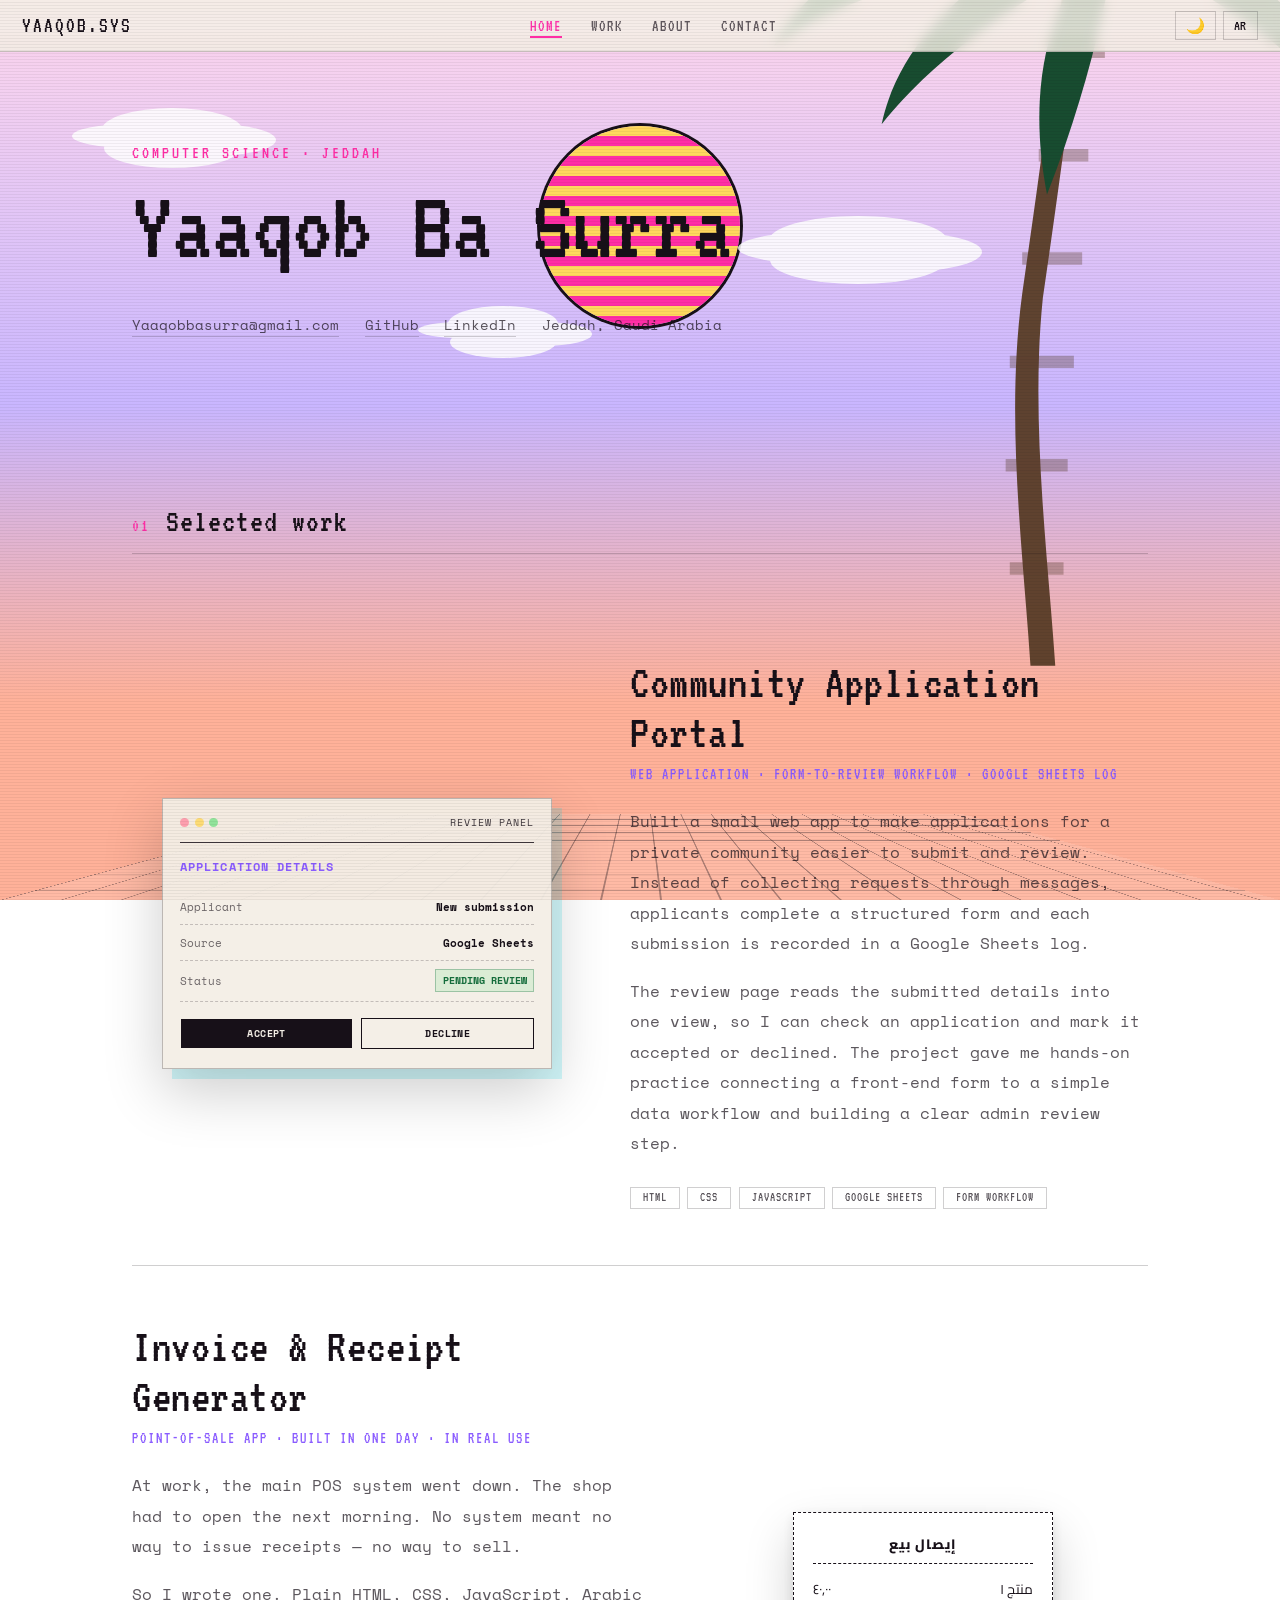
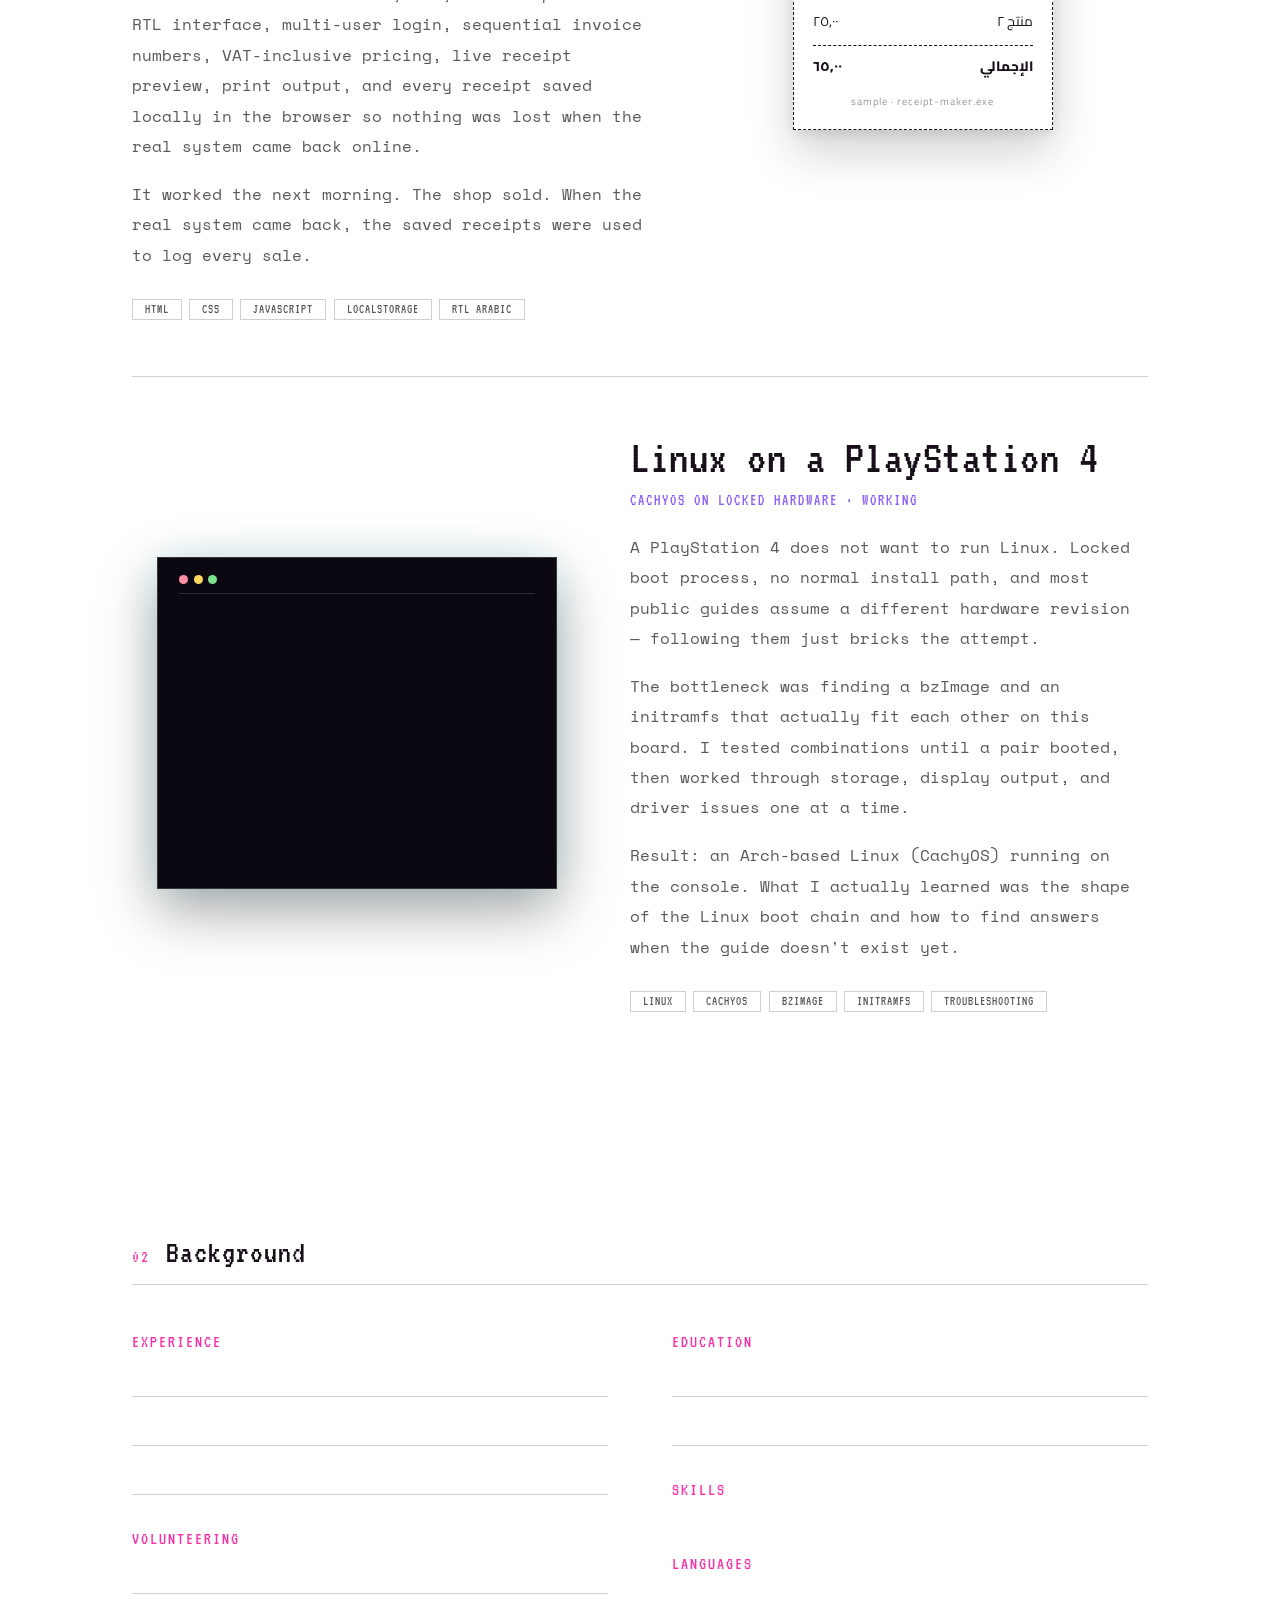
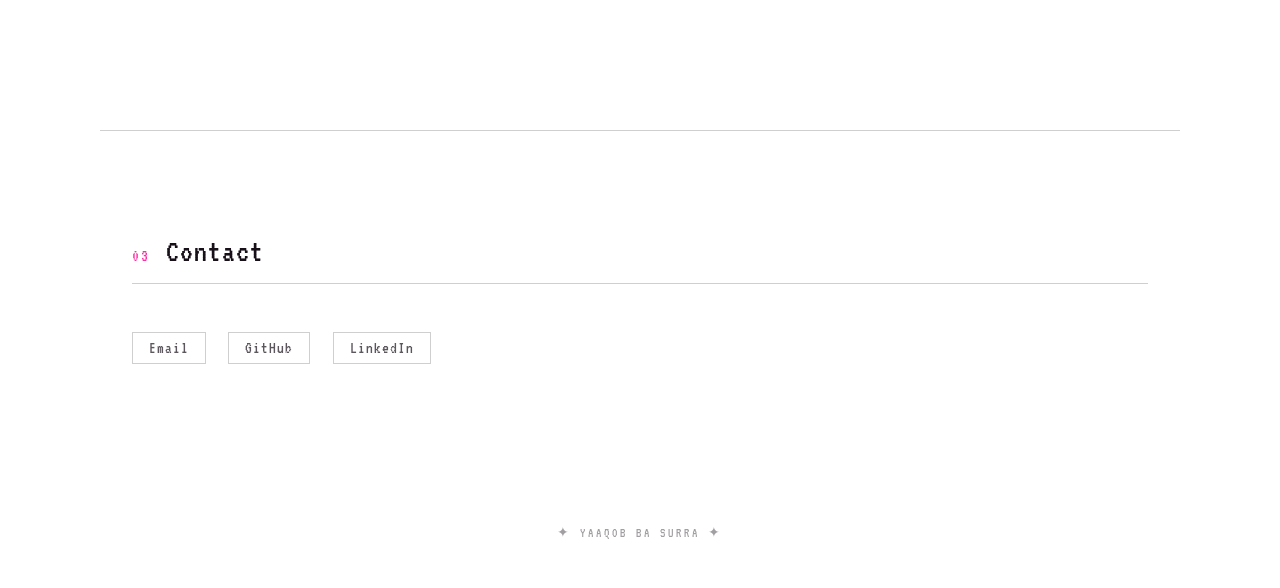
==== index.html @ f830af79 "Update index.html" ====
<!DOCTYPE html>
<html lang="en" id="htmlRoot">
<head>
<meta charset="UTF-8" />
<meta name="viewport" content="width=device-width, initial-scale=1.0" />
<title>Yaaqob Ba Surra</title>
<link rel="preconnect" href="https://fonts.googleapis.com">
<link href="https://fonts.googleapis.com/css2?family=VT323&family=Space+Mono:wght@400;700&family=Cairo:wght@400;600;800&display=swap" rel="stylesheet">
<style>
  :root{
    --sky-a-day:#ffd7ec; --sky-b-day:#c9b6ff; --sky-c-day:#ffb199;
    --sky-a-night:#040012; --sky-b-night:#2a0a4e; --sky-c-night:#7a2d64;
    --pink:#ff2ea6; --cyan:#00d8e6; --purple:#8a5cff; --yellow:#ffd85e;
    --ink:#171018; --paper:#f4efe6;
    --grid-line: rgba(23,16,24,0.35);
    --text: var(--ink);
    --text-soft: rgba(23,16,24,.7);
    --text-faint: rgba(23,16,24,.4);
    --rule: rgba(23,16,24,.2);
  }
  body.night{
    --text:#f4efe6;
    --text-soft: rgba(244,239,230,.75);
    --text-faint: rgba(244,239,230,.45);
    --rule: rgba(244,239,230,.22);
  }
  *{margin:0;padding:0;box-sizing:border-box;}
  html{scroll-behavior:smooth;}
  body{
    font-family:'Space Mono', monospace;
    color:var(--text);
    min-height:100vh;
    overflow-x:hidden;
    transition: color .5s ease;
  }
  html.lang-ar body{font-family:'Cairo', sans-serif;}

  /* ============ BACKDROP ============ */
  .sky{
    position:fixed; inset:0; z-index:-3; overflow:hidden;
    background:linear-gradient(180deg, var(--sky-a-day) 0%, var(--sky-b-day) 45%, var(--sky-c-day) 78%, var(--sky-c-day) 100%);
    transition:background 1s ease;
  }
  body.night .sky{
    background:linear-gradient(180deg, var(--sky-a-night) 0%, var(--sky-b-night) 55%, var(--sky-c-night) 100%);
  }
  .stars{position:absolute; inset:0; opacity:0; transition:opacity 1s ease;}
  body.night .stars{opacity:1;}
  .star{position:absolute; width:2px; height:2px; background:#fff; border-radius:50%; animation:twinkle 3s ease-in-out infinite;}
  @keyframes twinkle{0%,100%{opacity:.2;}50%{opacity:1;}}

  .sun{
    position:absolute; top:14%; left:50%; transform:translateX(-50%);
    width:200px; height:200px; border-radius:50%;
    background:repeating-linear-gradient(0deg, var(--pink) 0 10px, var(--yellow) 10px 20px);
    box-shadow:0 0 0 3px var(--ink);
    transition:background 1s ease, box-shadow 1s ease;
    animation:bob 9s ease-in-out infinite;
  }
  body.night .sun{
    background:radial-gradient(circle at 35% 35%, #f4f0ff 0%, #cfc7ea 55%, #9b93c2 100%);
    box-shadow:0 0 60px rgba(200,190,255,.7), 0 0 0 3px var(--ink);
  }
  @keyframes bob{ 0%,100%{transform:translateX(-50%) translateY(0);} 50%{transform:translateX(-50%) translateY(16px);} }

  .cloud{position:absolute; border-radius:50%; opacity:.85;
    background:#fff;
    box-shadow: 40px 10px 0 -6px #fff, -40px 6px 0 -10px #fff, 0 18px 0 -2px #fff;
    animation:drift linear infinite;
    transition:opacity 1s ease;
  }
  body.night .cloud{opacity:.12;}
  @keyframes drift{ from{transform:translateX(-10vw);} to{transform:translateX(110vw);} }

  .floor{
    position:absolute; left:0; right:0; bottom:0; height:38%;
    background-image:
      linear-gradient(var(--grid-line) 2px, transparent 2px),
      linear-gradient(90deg, var(--grid-line) 2px, transparent 2px);
    background-size:60px 40px;
    background-color: rgba(255,255,255,0.12);
    transform:perspective(300px) rotateX(60deg);
    transform-origin:bottom;
    animation:floorMove 6s linear infinite;
  }
  @keyframes floorMove{ from{background-position:0 0, 0 0;} to{background-position:0 40px, 60px 0;} }

  .hero-palm{
    position:fixed; right:-6vw; bottom:26vh;
    width:min(52vw, 620px);
    pointer-events:none;
    z-index:-1;
    transition:opacity 1s ease, filter 1s ease;
    opacity:.96;
  }
  body.night .hero-palm{ opacity:.72; filter:brightness(.45); }
  .hero-palm svg{ display:block; overflow:visible; }
  .hero-palm .trunk{ transform-origin:52% 100%; animation:swayTrunk 11s ease-in-out infinite; }
  .hero-palm .crown{ transform-origin:52% 100%; animation:swayCrown 11s ease-in-out infinite; }
  @keyframes swayTrunk{
    0%  { transform:rotate(-.7deg); }
    28% { transform:rotate(.4deg); }
    55% { transform:rotate(1.1deg); }
    72% { transform:rotate(.2deg); }
    100%{ transform:rotate(-.7deg); }
  }
  @keyframes swayCrown{
    0%  { transform:rotate(-2.4deg); }
    22% { transform:rotate(-.8deg); }
    41% { transform:rotate(2.1deg); }
    58% { transform:rotate(.4deg); }
    79% { transform:rotate(1.6deg); }
    100%{ transform:rotate(-2.4deg); }
  }
  .hero-palm .trunk-fill{ fill:#5a3e28; }
  .hero-palm .frond-a{ fill:#1f6b3f; }
  .hero-palm .frond-b{ fill:#175a34; }
  .hero-palm .frond-c{ fill:#0f4728; }
  body.night .hero-palm .trunk-fill{ fill:#0a0610; }
  body.night .hero-palm .frond-a{ fill:#0a1414; }
  body.night .hero-palm .frond-b{ fill:#081010; }
  body.night .hero-palm .frond-c{ fill:#060c0c; }

  @media (max-width:820px){
    .hero-palm{ width:70vw; right:-14vw; bottom:22vh; opacity:.8; }
  }

  /* ============ CRT ============ */
  .crt{
    position:fixed; inset:0; z-index:50; pointer-events:none;
    background:repeating-linear-gradient(0deg, rgba(0,0,0,0.05) 0px, rgba(0,0,0,0.05) 1px, transparent 1px, transparent 3px);
    mix-blend-mode:multiply;
  }
  .roll-band{
    position:fixed; left:0; right:0; height:70px; z-index:55;
    pointer-events:none;
    background:linear-gradient(180deg, transparent 0%, rgba(255,255,255,.07) 40%, rgba(0,0,0,.06) 60%, transparent 100%);
    mix-blend-mode:overlay;
    animation:rollSweep 9s linear infinite;
  }
  @keyframes rollSweep{ 0%{ top:-90px; } 100%{ top:110vh; } }

  .tv-burst{
    position:fixed; inset:0; z-index:70; pointer-events:none; opacity:0;
    background:
      repeating-linear-gradient(0deg, rgba(255,255,255,.35) 0 2px, transparent 2px 4px),
      repeating-linear-gradient(90deg, rgba(0,0,0,.35) 0 1px, transparent 1px 3px),
      rgba(255,255,255,.05);
    mix-blend-mode:overlay;
  }
  .tv-burst.go{ animation:tvBurst .22s steps(3,end); }
  @keyframes tvBurst{
    0%{ opacity:0; transform:translateY(-1px); }
    20%{ opacity:.85; transform:translateY(2px); }
    40%{ opacity:.15; transform:translateY(-2px); }
    60%{ opacity:.7; transform:translateY(1px); }
    100%{ opacity:0; transform:translateY(0); }
  }

  /* ============ NAV ============ */
  .nav{
    position:fixed; top:0; left:0; right:0; z-index:40;
    display:flex; align-items:center; justify-content:space-between; gap:1rem;
    background:rgba(244,239,230,.86);
    backdrop-filter: blur(6px);
    border-bottom:1px solid var(--rule);
    padding:.7rem 1.4rem;
    transition:background .5s ease, border-color .5s ease;
  }
  body.night .nav{ background:rgba(15,8,24,.82); }

  .brand{font-family:'VT323', monospace; font-size:1.35rem; letter-spacing:2px; color:var(--text);}
  html.lang-ar .brand{font-family:'Cairo',sans-serif; font-weight:800; font-size:1rem; letter-spacing:0;}

  .nav-links{display:flex; gap:.2rem; flex-wrap:wrap;}
  .nav-link{
    font-family:'VT323', monospace; font-size:1.02rem; letter-spacing:1px;
    background:transparent; border:0; color:var(--text-soft);
    padding:.3rem .8rem; cursor:pointer; text-transform:uppercase;
    position:relative;
    transition:color .2s ease;
  }
  html.lang-ar .nav-link{font-family:'Cairo',sans-serif; font-size:.82rem; font-weight:700;}
  .nav-link:hover{ color:var(--text); }
  .nav-link.active{ color:var(--pink); }
  .nav-link.active::after{
    content:""; position:absolute; left:.8rem; right:.8rem; bottom:.05rem;
    height:2px; background:var(--pink);
  }

  .nav-right{display:flex; gap:.4rem;}
  .nav-right button{
    font-family:'VT323', monospace; font-size:.95rem;
    border:1px solid var(--rule); background:transparent; color:var(--text);
    padding:.28rem .65rem; cursor:pointer;
    transition:background .15s ease, color .15s ease;
  }
  html.lang-ar .nav-right button{font-family:'Cairo',sans-serif; font-size:.75rem;}
  .nav-right button:hover{ background:var(--text); color:var(--paper); }

  /* ============ SECTIONS ============ */
  main{ position:relative; z-index:2; }
  section{
    padding: 6.5rem 2rem 4rem;
    max-width: 1080px;
    margin: 0 auto;
    scroll-margin-top: 4rem;
  }
  section:first-of-type{ padding-top: 9rem; }
  section:last-of-type{ padding-bottom: 8rem; }

  /* hero */
  #hero .kicker{
    font-family:'VT323', monospace; font-size:1.1rem; letter-spacing:3px;
    color:var(--pink); margin-bottom:1rem; text-transform:uppercase;
  }
  html.lang-ar #hero .kicker{font-family:'Cairo',sans-serif; font-weight:800; font-size:.85rem; letter-spacing:0;}

  #hero h1{
    font-family:'VT323', monospace;
    font-size: clamp(3rem, 8vw, 6.5rem);
    line-height:.95; letter-spacing:-1px;
    font-weight:400;
    margin-bottom:1.6rem;
    color:var(--text);
  }
  html.lang-ar #hero h1{font-family:'Cairo',sans-serif; font-weight:800; letter-spacing:0; font-size:clamp(2rem,5vw,3.4rem);}

  #hero .tagline{
    font-size: clamp(1rem, 1.5vw, 1.25rem);
    line-height:1.6;
    max-width: 48ch;
    color:var(--text-soft);
    margin-bottom:2.4rem;
  }

  #hero .contact-line{
    display:flex; gap:1.6rem; flex-wrap:wrap;
    font-size:.9rem; color:var(--text-soft);
  }
  #hero .contact-line a{
    color:inherit; text-decoration:none;
    border-bottom:1px solid var(--rule); padding-bottom:1px;
    transition:color .2s, border-color .2s;
  }
  #hero .contact-line a:hover{ color:var(--pink); border-color:var(--pink); }

  /* section headings */
  .section-head{
    display:flex; align-items:baseline; gap:1rem; margin-bottom:3rem;
    border-bottom:1px solid var(--rule);
    padding-bottom:1rem;
  }
  .section-head .num{
    font-family:'VT323', monospace; font-size:1.1rem; color:var(--pink);
    letter-spacing:2px;
  }
  .section-head h2{
    font-family:'VT323', monospace; font-size:2rem; font-weight:400;
    letter-spacing:1px; color:var(--text);
  }
  html.lang-ar .section-head h2{font-family:'Cairo',sans-serif; font-weight:800; font-size:1.4rem; letter-spacing:0;}

  /* ============ PROJECTS — the main event ============ */
  .project{
    display:grid;
    grid-template-columns: 1.15fr 1fr;
    gap: 3rem;
    padding: 3.5rem 0;
    border-bottom:1px solid var(--rule);
    align-items: center;
  }
  .project:last-child{ border-bottom:0; }
  .project:nth-child(even){ direction:rtl; }
  .project:nth-child(even) > *{ direction:ltr; }
  html.lang-ar .project:nth-child(even){ direction:ltr; }
  html.lang-ar .project:nth-child(even) > *{ direction:rtl; }

  .project .p-text h3{
    font-family:'VT323', monospace;
    font-size: clamp(1.9rem, 3.8vw, 3rem);
    line-height:1.05; font-weight:400;
    margin-bottom:.5rem; letter-spacing:.5px;
    color:var(--text);
  }
  html.lang-ar .project .p-text h3{font-family:'Cairo',sans-serif; font-weight:800; font-size:clamp(1.4rem,2.6vw,1.9rem); letter-spacing:0;}

  .project .p-meta{
    font-family:'VT323', monospace;
    font-size:1rem; letter-spacing:2px;
    color:var(--purple); margin-bottom:1.5rem; text-transform:uppercase;
  }
  html.lang-ar .project .p-meta{font-family:'Cairo',sans-serif; font-size:.8rem; letter-spacing:0; font-weight:700;}

  .project .p-text p{
    font-size:1rem; line-height:1.9;
    color:var(--text-soft); margin-bottom:1.1rem;
    max-width: 54ch;
  }
  .project .p-text p:last-of-type{ margin-bottom:0; }

  .project .p-tags{
    display:flex; flex-wrap:wrap; gap:.45rem;
    margin-top:1.8rem;
  }
  .project .p-tags span{
    font-family:'VT323', monospace;
    font-size:.82rem; letter-spacing:1px;
    color:var(--text-soft);
    border:1px solid var(--rule);
    padding:.2rem .75rem;
    text-transform:uppercase;
  }
  html.lang-ar .project .p-tags span{font-family:'Cairo',sans-serif; font-size:.72rem; font-weight:700; letter-spacing:0;}

  .project .p-vis{
    display:flex; align-items:center; justify-content:center;
    min-height:300px;
    position:relative;
  }

  /* receipt visual */
  .prcpt{
    background:#fff; color:#171018;
    padding:1.1rem 1.2rem;
    width:100%; max-width:260px;
    font-family:'Cairo',sans-serif;
    font-size:.85rem;
    direction:rtl; text-align:right;
    box-shadow: 0 22px 45px rgba(0,0,0,.18), 0 4px 12px rgba(0,0,0,.1);
    animation:printOut 6.5s ease-in-out infinite;
    border:1.5px dashed #171018;
  }
  body.night .prcpt{ box-shadow: 0 22px 60px rgba(0,0,0,.7), 0 0 30px rgba(138,92,255,.25); }
  .prcpt .t{ text-align:center; font-weight:800; border-bottom:1px dashed #171018; padding-bottom:.4rem; margin-bottom:.55rem; letter-spacing:1px; }
  .prcpt .r{ display:flex; justify-content:space-between; padding:.18rem 0; }
  .prcpt .tot{ border-top:1px dashed #171018; margin-top:.55rem; padding-top:.45rem; font-weight:800; }
  .prcpt small{ display:block; text-align:center; margin-top:.55rem; color:#999; font-size:.65rem; letter-spacing:1px; }
  @keyframes printOut{
    0%{ transform:translateY(50px) rotate(-1deg); opacity:0; clip-path:inset(0 0 100% 0); }
    22%,78%{ transform:translateY(0) rotate(0); opacity:1; clip-path:inset(0 0 0 0); }
    100%{ transform:translateY(0) rotate(0); opacity:0; clip-path:inset(0 0 100% 0); }
  }

  /* terminal visual */
  .pterm{
    background:#0c0812; color:#d8f5d0;
    font-family:'VT323', monospace; font-size:1.25rem; line-height:1.65;
    padding:1.1rem 1.3rem;
    width:100%; max-width:400px;
    direction:ltr; text-align:left;
    box-shadow: 0 22px 55px rgba(0,0,0,.35), 0 0 40px rgba(0,216,230,.12);
    border:1px solid rgba(216,245,208,.2);
  }
  body.night .pterm{ box-shadow: 0 22px 65px rgba(0,0,0,.7), 0 0 50px rgba(0,216,230,.2); }
  .pterm .bar{
    display:flex; gap:.35rem; margin-bottom:.75rem; padding-bottom:.55rem;
    border-bottom:1px solid rgba(216,245,208,.15);
  }
  .pterm .bar i{
    width:9px; height:9px; border-radius:50%;
    background:rgba(216,245,208,.3); display:inline-block;
  }
  .pterm .bar i:nth-child(1){ background:#ff8fa3; }
  .pterm .bar i:nth-child(2){ background:#ffd85e; }
  .pterm .bar i:nth-child(3){ background:#7be28b; }
  .pterm .y{ color:#ffd85e; } .pterm .r{ color:#ff8fa3; } .pterm .g{ color:#7be28b; } .pterm .c{ color:#00d8e6; }
  .pterm .l{ display:block; overflow:hidden; white-space:nowrap; width:0; animation:typeLine 10s steps(28,end) infinite; }
  .pterm .l:nth-child(2){ animation-delay:.7s; }
  .pterm .l:nth-child(3){ animation-delay:1.4s; }
  .pterm .l:nth-child(4){ animation-delay:2.1s; }
  .pterm .l:nth-child(5){ animation-delay:2.8s; }
  .pterm .l:nth-child(6){ animation-delay:3.5s; }
  .pterm .l:nth-child(7){ animation-delay:4.2s; }
  .pterm .l:nth-child(8){ animation-delay:4.9s; }
  @keyframes typeLine{
    0%{ width:0; }
    5%, 85%{ width:100%; }
    92%, 100%{ width:0; }
  }


  /* application workflow visual */
  .appflow{
    width:100%; max-width:390px;
    background:rgba(244,239,230,.94);
    color:#171018;
    border:1px solid rgba(23,16,24,.25);
    box-shadow:0 22px 55px rgba(0,0,0,.2), 10px 10px 0 rgba(0,216,230,.18);
    padding:1rem 1.05rem 1.15rem;
    font-family:'Space Mono', monospace;
    animation:appFloat 6s ease-in-out infinite;
  }
  body.night .appflow{
    background:rgba(20,13,31,.96);
    color:#f4efe6;
    border-color:rgba(244,239,230,.22);
    box-shadow:0 22px 65px rgba(0,0,0,.65), 10px 10px 0 rgba(0,216,230,.15);
  }
  .appflow .appbar{
    display:flex; align-items:center; gap:.35rem;
    padding-bottom:.75rem; margin-bottom:.9rem;
    border-bottom:1px solid currentColor;
    opacity:.82;
  }
  .appflow .appbar i{
    display:inline-block; width:9px; height:9px; border-radius:50%;
    background:#ff8fa3;
  }
  .appflow .appbar i:nth-child(2){background:#ffd85e;}
  .appflow .appbar i:nth-child(3){background:#7be28b;}
  .appflow .appbar span{
    margin-left:auto; font-size:.62rem; letter-spacing:1px;
  }
  .appflow .app-title{
    color:#8a5cff; font-size:.76rem; font-weight:700;
    letter-spacing:1.1px; margin-bottom:.9rem;
  }
  .appflow .app-row{
    display:flex; justify-content:space-between; align-items:center;
    gap:1rem; padding:.55rem 0;
    border-bottom:1px dashed rgba(23,16,24,.22);
    font-size:.7rem;
  }
  body.night .appflow .app-row{border-bottom-color:rgba(244,239,230,.22);}
  .appflow .app-row:last-of-type{border-bottom:0;}
  .appflow .label{opacity:.62;}
  .appflow .value{font-weight:700; text-align:right;}
  .appflow .status{
    display:inline-block;
    color:#146c3b; background:rgba(123,226,139,.2);
    border:1px solid rgba(20,108,59,.32);
    padding:.18rem .42rem;
    font-size:.62rem; font-weight:700; text-transform:uppercase;
  }
  body.night .appflow .status{
    color:#aaf0b6; border-color:rgba(170,240,182,.4);
  }
  .appflow .app-actions{display:flex; gap:.5rem; margin-top:1rem;}
  .appflow .app-actions span{
    flex:1; text-align:center; padding:.45rem .3rem;
    border:1px solid currentColor; font-size:.64rem;
    font-weight:700; letter-spacing:.4px;
  }
  .appflow .app-actions span:first-child{background:#171018; color:#f4efe6;}
  body.night .appflow .app-actions span:first-child{background:#f4efe6; color:#171018;}
  @keyframes appFloat{
    0%,100%{transform:translateY(0) rotate(.7deg);}
    50%{transform:translateY(-10px) rotate(-.7deg);}
  }

  /* ============ ABOUT — lighter, supporting only ============ */
  .about-intro{
    font-size:1.05rem; line-height:1.85;
    color:var(--text-soft);
    max-width: 62ch;
    margin-bottom: 3rem;
  }

  .about-grid{
    display:grid;
    grid-template-columns: repeat(2, 1fr);
    gap: 2.5rem 4rem;
  }
  .about-col h4{
    font-family:'VT323', monospace;
    font-size:1.1rem; letter-spacing:2px;
    color:var(--pink); text-transform:uppercase;
    margin-bottom:1.3rem;
    font-weight:400;
  }
  html.lang-ar .about-col h4{font-family:'Cairo',sans-serif; font-weight:800; font-size:.85rem; letter-spacing:0;}

  .entry{
    margin-bottom:1.5rem;
    padding-bottom:1.5rem;
    border-bottom:1px solid var(--rule);
  }
  .entry:last-child{ border-bottom:0; padding-bottom:0; margin-bottom:0; }

  .entry .e-role{
    font-size:.95rem; font-weight:700;
    color:var(--text);
    margin-bottom:.1rem;
  }
  html.lang-ar .entry .e-role{font-weight:800;}
  .entry .e-org{
    font-size:.82rem; color:var(--purple);
    margin-bottom:.15rem;
  }
  .entry .e-date{
    font-family:'VT323', monospace;
    font-size:.8rem; letter-spacing:1.5px;
    color:var(--cyan); text-transform:uppercase;
  }
  html.lang-ar .entry .e-date{font-family:'Cairo',sans-serif; font-size:.7rem; letter-spacing:0;}

  .tag-cloud{
    display:flex; flex-wrap:wrap; gap:.35rem .55rem;
    margin-top:.4rem;
  }
  .tag-cloud span{
    font-size:.8rem;
    color:var(--text-soft);
    padding:.12rem 0;
    border-bottom:1px dashed var(--rule);
  }
  .tag-cloud span::after{ content:"·"; margin-inline-start:.5rem; color:var(--text-faint); }
  .tag-cloud span:last-child::after{ content:""; }

  /* ============ CONTACT ============ */
  #contact{
    border-top:1px solid var(--rule);
    margin-top:3rem;
  }
  .terminal{
    font-family:'VT323', monospace;
    font-size:1.35rem; line-height:2.05;
    color:var(--text);
    max-width: 720px;
  }
  html.lang-ar .terminal{font-family:'Cairo',sans-serif; font-size:1rem; line-height:2;}
  .terminal .prompt{ color:var(--pink); }
  .terminal a{ color:var(--cyan); text-decoration:none; border-bottom:1px dotted var(--cyan); }
  .terminal a:hover{ color:var(--pink); border-color:var(--pink); }
  .cursor{
    display:inline-block; width:10px; height:1.1em;
    background:currentColor;
    animation:blink 1s steps(1) infinite;
    vertical-align:-2px; margin-inline-start:6px;
  }
  @keyframes blink{ 50%{opacity:0;} }

  footer{
    position:relative; z-index:2;
    text-align:center;
    font-family:'VT323', monospace;
    font-size:.85rem; letter-spacing:3px;
    color:var(--text-faint);
    padding:2rem 1rem 3rem;
    text-transform:uppercase;
  }
  html.lang-ar footer{font-family:'Cairo',sans-serif; font-size:.72rem; letter-spacing:0;}

  /* social row under contact */
  .social-row{
    display:flex; gap:1.4rem; flex-wrap:wrap;
    margin-top:2.2rem;
  }
  .social-row a{
    font-family:'VT323', monospace;
    font-size:1.05rem; letter-spacing:1px;
    color:var(--text-soft);
    text-decoration:none;
    border:1px solid var(--rule);
    padding:.45rem 1rem;
    transition: color .2s, border-color .2s, background .2s;
  }
  html.lang-ar .social-row a{font-family:'Cairo',sans-serif; font-size:.85rem; font-weight:700; letter-spacing:0;}
  .social-row a:hover{
    color:var(--pink);
    border-color:var(--pink);
  }

  @media (max-width: 820px){
    section{ padding:5rem 1.4rem 3rem; }
    section:first-of-type{ padding-top:7.5rem; }
    .project{ grid-template-columns:1fr; gap:2rem; }
    .project:nth-child(even){ direction:ltr; }
    .project .p-vis{ min-height:220px; }
    .about-grid{ grid-template-columns:1fr; gap:2rem; }
    .nav{ padding:.6rem 1rem; }
    .nav-links{ order:3; width:100%; justify-content:flex-start; overflow-x:auto; }
    .nav-link{ padding:.3rem .6rem; font-size:.9rem; }
  }

  @media (prefers-reduced-motion:reduce){
    *{ animation-duration:0s!important; animation-iteration-count:1!important; transition-duration:.01s!important; }
    .pterm .l{ width:100%; }
  }
</style>
</head>
<body>

<div class="sky">
  <div class="stars" id="stars"></div>
  <div class="sun"></div>
  <div class="cloud" style="width:140px;height:44px; top:12%; left:8%; animation-duration:42s;"></div>
  <div class="cloud" style="width:180px;height:52px; top:24%; left:60%; animation-duration:56s; animation-delay:-12s;"></div>
  <div class="cloud" style="width:110px;height:36px; top:34%; left:35%; animation-duration:48s; animation-delay:-24s;"></div>
  <div class="floor"></div>
</div>

<div class="hero-palm" aria-hidden="true">
  <svg viewBox="0 0 300 520" xmlns="http://www.w3.org/2000/svg">
    <g class="trunk">
      <path class="trunk-fill" d="M142 520
        C138 460, 130 400, 138 340
        C146 285, 152 240, 158 190
        C160 175, 168 165, 182 160
        L188 168
        C176 174, 170 184, 168 196
        C162 240, 156 288, 148 342
        C142 400, 150 462, 154 520 Z"/>
      <path class="trunk-fill" opacity=".35" d="M132 470 L158 470 L158 476 L132 476 Z"/>
      <path class="trunk-fill" opacity=".35" d="M130 420 L160 420 L160 426 L130 426 Z"/>
      <path class="trunk-fill" opacity=".35" d="M132 370 L163 370 L163 376 L132 376 Z"/>
      <path class="trunk-fill" opacity=".35" d="M138 320 L167 320 L167 326 L138 326 Z"/>
      <path class="trunk-fill" opacity=".35" d="M146 270 L170 270 L170 276 L146 276 Z"/>
      <path class="trunk-fill" opacity=".35" d="M154 220 L178 220 L178 226 L154 226 Z"/>
    </g>
    <g class="crown">
      <circle class="trunk-fill" cx="166" cy="168" r="6"/>
      <circle class="trunk-fill" cx="180" cy="170" r="6"/>
      <circle class="trunk-fill" cx="174" cy="180" r="5"/>
      <path class="frond-a" d="M182 160 C120 130, 50 130, 10 168 C50 152, 110 152, 178 168 Z"/>
      <path class="frond-b" d="M180 162 C110 152, 40 176, 18 220 C60 190, 120 180, 176 176 Z"/>
      <path class="frond-c" d="M182 160 C130 172, 80 210, 70 258 C100 220, 150 190, 180 176 Z"/>
      <path class="frond-a" d="M186 158 C250 128, 320 128, 360 166 C320 150, 260 150, 190 166 Z"/>
      <path class="frond-b" d="M188 160 C256 150, 324 176, 346 218 C304 188, 244 178, 190 174 Z"/>
      <path class="frond-c" d="M186 160 C240 172, 288 210, 298 256 C268 218, 220 190, 190 176 Z"/>
      <path class="frond-b" d="M184 158 C172 110, 172 60, 194 30 C196 70, 192 120, 186 158 Z"/>
      <path class="frond-c" d="M184 158 C200 118, 228 84, 260 80 C240 110, 210 138, 186 158 Z"/>
      <path class="frond-c" d="M182 160 C168 122, 140 92, 108 92 C130 118, 158 142, 182 160 Z"/>
      <path class="frond-c" d="M182 162 C150 196, 140 240, 150 292 C168 246, 178 204, 184 168 Z"/>
    </g>
  </svg>
</div>

<div class="crt"></div>
<div class="roll-band"></div>
<div class="tv-burst" id="tvBurst"></div>

<nav class="nav">
  <div class="brand">YAAQOB.SYS</div>
  <div class="nav-links" id="navLinks">
    <button class="nav-link active" data-target="hero">Home</button>
    <button class="nav-link" data-target="work">Work</button>
    <button class="nav-link" data-target="about">About</button>
    <button class="nav-link" data-target="contact">Contact</button>
  </div>
  <div class="nav-right">
    <button id="themeToggle">🌙</button>
    <button id="langToggle">AR</button>
  </div>
</nav>

<main>

  <!-- HERO -->
  <section id="hero">
    <div class="kicker" id="heroKicker">Computer Science · Jeddah</div>
    <h1 id="heroName">Yaaqob Ba Surra</h1>
    <p class="tagline" id="heroTagline"></p>
    <div class="contact-line">
      <a id="mailLink" href="mailto:Yaaqobbasurra@gmail.com">Yaaqobbasurra@gmail.com</a>
      <a id="ghLink" href="https://github.com/yaaqobbasurra" target="_blank" rel="noopener">GitHub</a>
      <a id="liLink" href="https://linkedin.com/in/yaaqob-ba-surra-00b6a5390" target="_blank" rel="noopener">LinkedIn</a>
      <span id="locLine">Jeddah, Saudi Arabia</span>
    </div>
  </section>

  <!-- WORK / PROJECTS — main focus -->
  <section id="work">
    <div class="section-head">
      <span class="num">01</span>
      <h2 data-en="Selected work" data-ar="أعمال مختارة">Selected work</h2>
    </div>

    <article class="project">
      <div class="p-text">
        <h3 data-en="Community Application Portal" data-ar="بوابة طلبات للمجتمع">Community Application Portal</h3>
        <div class="p-meta" data-en="Web application · form-to-review workflow · Google Sheets log" data-ar="تطبيق ويب · مسار من النموذج إلى المراجعة · سجل Google Sheets">Web application · form-to-review workflow · Google Sheets log</div>
        <p data-en="Built a small web app to make applications for a private community easier to submit and review. Instead of collecting requests through messages, applicants complete a structured form and each submission is recorded in a Google Sheets log." data-ar="بنيت تطبيق ويب صغيراً يجعل تقديم الطلبات ومراجعتها أسهل لمجتمع خاص. بدلاً من جمع الطلبات عبر الرسائل، يملأ المتقدمون نموذجاً منظماً ويُسجَّل كل طلب في سجل على Google Sheets.">Built a small web app to make applications for a private community easier to submit and review. Instead of collecting requests through messages, applicants complete a structured form and each submission is recorded in a Google Sheets log.</p>
        <p data-en="The review page reads the submitted details into one view, so I can check an application and mark it accepted or declined. The project gave me hands-on practice connecting a front-end form to a simple data workflow and building a clear admin review step." data-ar="تقرأ صفحة المراجعة البيانات المقدمة في عرض واحد، لأتمكن من فحص الطلب وتحديد قبوله أو رفضه. منحني المشروع تجربة عملية في ربط نموذج واجهة أمامية بمسار بيانات بسيط وبناء خطوة مراجعة إدارية واضحة.">The review page reads the submitted details into one view, so I can check an application and mark it accepted or declined. The project gave me hands-on practice connecting a front-end form to a simple data workflow and building a clear admin review step.</p>
        <div class="p-tags"><span>HTML</span><span>CSS</span><span>JavaScript</span><span>Google Sheets</span><span>Form Workflow</span></div>
      </div>
      <div class="p-vis">
        <div class="appflow" aria-hidden="true">
          <div class="appbar"><i></i><i></i><i></i><span>REVIEW PANEL</span></div>
          <div class="app-title">APPLICATION DETAILS</div>
          <div class="app-row"><span class="label">Applicant</span><span class="value">New submission</span></div>
          <div class="app-row"><span class="label">Source</span><span class="value">Google Sheets</span></div>
          <div class="app-row"><span class="label">Status</span><span class="status">Pending review</span></div>
          <div class="app-actions"><span>ACCEPT</span><span>DECLINE</span></div>
        </div>
      </div>
    </article>

    <article class="project">
      <div class="p-text">
        <h3 data-en="Invoice & Receipt Generator" data-ar="مولّد الفواتير والإيصالات">Invoice & Receipt Generator</h3>
        <div class="p-meta" data-en="Point-of-sale app · built in one day · in real use" data-ar="تطبيق نقطة بيع · بني في يوم · مستخدم فعلياً">Point-of-sale app · built in one day · in real use</div>
        <p data-en="At work, the main POS system went down. The shop had to open the next morning. No system meant no way to issue receipts — no way to sell." data-ar="في العمل توقف نظام نقاط البيع الرئيسي. وكان على المحل أن يفتح في الصباح التالي. لا نظام يعني لا إيصالات — لا بيع.">At work, the main POS system went down. The shop had to open the next morning. No system meant no way to issue receipts — no way to sell.</p>
        <p data-en="So I wrote one. Plain HTML, CSS, JavaScript. Arabic RTL interface, multi-user login, sequential invoice numbers, VAT-inclusive pricing, live receipt preview, print output, and every receipt saved locally in the browser so nothing was lost when the real system came back online." data-ar="فكتبت واحداً. HTML وCSS وجافاسكربت صافية. واجهة عربية من اليمين لليسار، تسجيل دخول لعدة مستخدمين، أرقام فواتير متسلسلة، تسعير شامل ضريبة القيمة المضافة، معاينة حية للإيصال، إخراج للطباعة، وكل إيصال محفوظ محلياً في المتصفح حتى لا يضيع شيء عند عودة النظام الأصلي.">So I wrote one. Plain HTML, CSS, JavaScript. Arabic RTL interface, multi-user login, sequential invoice numbers, VAT-inclusive pricing, live receipt preview, print output, and every receipt saved locally in the browser so nothing was lost when the real system came back online.</p>
        <p data-en="It worked the next morning. The shop sold. When the real system came back, the saved receipts were used to log every sale." data-ar="عمل في الصباح التالي. وباع المحل. وعندما عاد النظام الحقيقي، استُخدمت الإيصالات المحفوظة لتسجيل كل عملية بيع.">It worked the next morning. The shop sold. When the real system came back, the saved receipts were used to log every sale.</p>
        <div class="p-tags">
          <span>HTML</span><span>CSS</span><span>JavaScript</span><span>localStorage</span><span>RTL Arabic</span>
        </div>
      </div>
      <div class="p-vis">
        <div class="prcpt">
          <div class="t">إيصال بيع</div>
          <div class="r"><span>منتج ١</span><span>٤٠٫٠٠</span></div>
          <div class="r"><span>منتج ٢</span><span>٢٥٫٠٠</span></div>
          <div class="r tot"><span>الإجمالي</span><span>٦٥٫٠٠</span></div>
          <small>sample · receipt-maker.exe</small>
        </div>
      </div>
    </article>

    <article class="project">
      <div class="p-text">
        <h3 data-en="Linux on a PlayStation 4" data-ar="لينكس على بلايستيشن 4">Linux on a PlayStation 4</h3>
        <div class="p-meta" data-en="CachyOS on locked hardware · working" data-ar="CachyOS على عتاد مقفل · يعمل">CachyOS on locked hardware · working</div>
        <p data-en="A PlayStation 4 does not want to run Linux. Locked boot process, no normal install path, and most public guides assume a different hardware revision — following them just bricks the attempt." data-ar="بلايستيشن 4 لا يريد تشغيل لينكس. عملية إقلاع مقفلة، ولا مسار تثبيت عادي، وأغلب الشروحات العامة تفترض إصدار عتاد مختلف — اتباعها يعني فشل المحاولة.">A PlayStation 4 does not want to run Linux. Locked boot process, no normal install path, and most public guides assume a different hardware revision — following them just bricks the attempt.</p>
        <p data-en="The bottleneck was finding a bzImage and an initramfs that actually fit each other on this board. I tested combinations until a pair booted, then worked through storage, display output, and driver issues one at a time." data-ar="العقبة كانت إيجاد bzImage وinitramfs يتوافقان فعلاً على هذه اللوحة. جربت تركيبات حتى أقلع زوج منها، ثم حللت مشاكل التخزين والإخراج المرئي والتعريفات واحدة تلو الأخرى.">The bottleneck was finding a bzImage and an initramfs that actually fit each other on this board. I tested combinations until a pair booted, then worked through storage, display output, and driver issues one at a time.</p>
        <p data-en="Result: an Arch-based Linux (CachyOS) running on the console. What I actually learned was the shape of the Linux boot chain and how to find answers when the guide doesn't exist yet." data-ar="النتيجة: لينكس قائم على Arch (CachyOS) يعمل على الجهاز. وما تعلمته فعلاً هو شكل سلسلة إقلاع لينكس وكيف أجد الإجابات حين لا يوجد شرح جاهز بعد.">Result: an Arch-based Linux (CachyOS) running on the console. What I actually learned was the shape of the Linux boot chain and how to find answers when the guide doesn't exist yet.</p>
        <div class="p-tags">
          <span>Linux</span><span>CachyOS</span><span>bzImage</span><span>initramfs</span><span>Troubleshooting</span>
        </div>
      </div>
      <div class="p-vis">
        <div class="pterm">
          <div class="bar"><i></i><i></i><i></i></div>
          <span class="l"><span class="c">ps4@local</span>:<span class="y">~</span>$ load kernel</span>
          <span class="l">&nbsp;&nbsp;checking bzImage... <span class="r">?</span></span>
          <span class="l"><span class="c">ps4@local</span>:<span class="y">~</span>$ load initramfs</span>
          <span class="l">&nbsp;&nbsp;checking initramfs... <span class="r">?</span></span>
          <span class="l"><span class="c">ps4@local</span>:<span class="y">~</span>$ do they match?</span>
          <span class="l">&nbsp;&nbsp;scanning... <span class="r">..</span></span>
          <span class="l">&nbsp;&nbsp;scanning... <span class="r">.....</span></span>
          <span class="l g">&nbsp;&nbsp;yes. finally. booting.</span>
        </div>
      </div>
    </article>
  </section>

  <!-- ABOUT — supporting only -->
  <section id="about">
    <div class="section-head">
      <span class="num">02</span>
      <h2 data-en="Background" data-ar="نبذة">Background</h2>
    </div>

    <p class="about-intro" id="aboutIntro"></p>

    <div class="about-grid">
      <div class="about-col">
        <h4 data-en="Experience" data-ar="الخبرة">Experience</h4>
        <div class="entry">
          <div class="e-role" id="w1r"></div>
          <div class="e-org" id="w1o"></div>
          <div class="e-date" id="w1d"></div>
        </div>
        <div class="entry">
          <div class="e-role" id="w2r"></div>
          <div class="e-org" id="w2o"></div>
          <div class="e-date" id="w2d"></div>
        </div>
        <div class="entry">
          <div class="e-role" id="w3r"></div>
          <div class="e-org" id="w3o"></div>
          <div class="e-date" id="w3d"></div>
        </div>

        <h4 style="margin-top:2.2rem;" data-en="Volunteering" data-ar="التطوع">Volunteering</h4>
        <div class="entry">
          <div class="e-role" id="v1r"></div>
          <div class="e-org" id="v1o"></div>
          <div class="e-date" id="v1d"></div>
        </div>
        <div class="entry">
          <div class="e-role" id="v2r"></div>
          <div class="e-org" id="v2o"></div>
          <div class="e-date" id="v2d"></div>
        </div>
      </div>

      <div class="about-col">
        <h4 data-en="Education" data-ar="التعليم">Education</h4>
        <div class="entry">
          <div class="e-role" id="e1r"></div>
          <div class="e-org" id="e1o"></div>
          <div class="e-date" id="e1d"></div>
        </div>
        <div class="entry">
          <div class="e-role" id="e2r"></div>
          <div class="e-org" id="e2o"></div>
        </div>

        <h4 style="margin-top:2.2rem;" data-en="Skills" data-ar="المهارات">Skills</h4>
        <div class="tag-cloud" id="skillCloud"></div>

        <h4 style="margin-top:2.2rem;" data-en="Languages" data-ar="اللغات">Languages</h4>
        <div class="tag-cloud" id="langCloud"></div>
      </div>
    </div>
  </section>

  <!-- CONTACT -->
  <section id="contact">
    <div class="section-head">
      <span class="num">03</span>
      <h2 data-en="Contact" data-ar="تواصل">Contact</h2>
    </div>
    <div class="terminal" id="terminalBox"></div>
    <div class="social-row">
      <a id="socMail" href="mailto:Yaaqobbasurra@gmail.com">Email</a>
      <a id="socGh" href="https://github.com/yaaqobbasurra" target="_blank" rel="noopener">GitHub</a>
      <a id="socLi" href="https://linkedin.com/in/yaaqob-ba-surra-00b6a5390" target="_blank" rel="noopener">LinkedIn</a>
    </div>
  </section>

</main>

<footer id="footNote">✦ Yaaqob Ba Surra ✦</footer>

<script>
(function(){
  const LI_URL = 'https://linkedin.com/in/yaaqob-ba-surra-00b6a5390';
  const GH_URL = 'https://github.com/yaaqobbasurra';
  const MAIL = 'mailto:Yaaqobbasurra@gmail.com';

  document.getElementById('liLink').href = LI_URL;
  document.getElementById('ghLink').href = GH_URL;
  document.getElementById('socLi').href = LI_URL;
  document.getElementById('socGh').href = GH_URL;
  document.getElementById('socMail').href = MAIL;

  const starsWrap = document.getElementById('stars');
  for(let i=0;i<70;i++){
    const s = document.createElement('div');
    s.className='star';
    s.style.left = Math.random()*100+'%';
    s.style.top = Math.random()*70+'%';
    s.style.animationDelay = (Math.random()*3)+'s';
    starsWrap.appendChild(s);
  }

  const EN = {
    title:'Yaaqob Ba Surra',
    nav:['Home','Work','About','Contact'],
    heroKicker:'Computer Science · Jeddah, Saudi Arabia',
    heroName:'Yaaqob Ba Surra',
    heroTagline:'CS student who turns practical problems into usable web tools. I build interfaces, organize data workflows, and troubleshoot systems—from a quick POS recovery app to an application-review portal backed by Google Sheets.',
    aboutIntro:'Computer Science diploma student at King Faisal University, graduating June 2027. Seeking a technology internship where I can contribute with JavaScript, web development, data organization, and practical troubleshooting.',
    mail:'Yaaqobbasurra@gmail.com', gh:'GitHub', li:'LinkedIn', loc:'Jeddah, Saudi Arabia',

    w1r:'Supervisor', w1o:'Vidas · Women/'s Clothing Store', w1d:'Feb 2026 – Mar 2026',
    w2r:'Content Documentation & Script Writing Associate', w2o:'DSA', w2d:'Dec 2025 – May 2026',
    w3r:'Data Management & Database Development Associate', w3o:'DSA', w3d:'Dec 2025 – May 2026',

    v1r:'Administrative Coordinator', v1o:'Majd Volunteering Team', v1d:'Dec 2025 – Mar 2026',
    v2r:'Volunteer · International Volunteering Day', v2o:'Nabd Volunteering Association', v2d:'Dec 25 – 26, 2025',

    e1r:'Diploma in Computer Science', e1o:'King Faisal University', e1d:'Aug 2025 – Jun 2027 (expected)',
    e2r:'High School Diploma · Science', e2o:'Arafat General Secondary School',

    skills:['JavaScript','HTML & CSS','Python','Java','Google Sheets','Web Application Development','Form & Review Workflows','Data Management','Linux','Hardware Troubleshooting','MS Office / Excel'],
    langs:['Arabic — Native','English — Fluent'],

    terminal:[
      '<span class="prompt">guest@yaaqob</span>:~$ whoami',
      'Yaaqob A.A Ba Surra — CS student, based in Jeddah',
      '<span class="prompt">guest@yaaqob</span>:~$ cat contact.txt',
      'email    : <a href="'+MAIL+'">Yaaqobbasurra@gmail.com</a>',
      'github   : <a href="'+GH_URL+'" target="_blank" rel="noopener">github.com/yaaqobbasurra</a>',
      'linkedin : <a href="'+LI_URL+'" target="_blank" rel="noopener">linkedin.com/in/yaaqob-ba-surra</a>',
      'location : Jeddah, Saudi Arabia',
      '<span class="prompt">guest@yaaqob</span>:~$ _'
    ],
    themeBtn:'🌙', themeBtnNight:'☀',
    langBtn:'AR',
    socMail:'Email', socGh:'GitHub', socLi:'LinkedIn',
    foot:'✦ Yaaqob Ba Surra ✦'
  };

  const AR = {
    title:'يعقوب باصرة',
    nav:['الرئيسية','الأعمال','نبذة','تواصل'],
    heroKicker:'علوم الحاسب · جدة، المملكة العربية السعودية',
    heroName:'يعقوب باصرة',
    heroTagline:'طالب علوم حاسب أحول المشكلات العملية إلى أدوات ويب قابلة للاستخدام. أبني واجهات وأنظم مسارات البيانات وأحل مشكلات الأنظمة — من تطبيق نقاط بيع سريع للطوارئ إلى بوابة مراجعة طلبات تعتمد على Google Sheets.',
    aboutIntro:'طالب دبلوم علوم حاسب في جامعة الملك فيصل، متوقع تخرجي في يونيو 2027. أبحث عن تدريب تقني أستطيع فيه المساهمة بمهارات JavaScript وتطوير الويب وتنظيم البيانات وحل المشكلات العملية.',
    mail:'Yaaqobbasurra@gmail.com', gh:'GitHub', li:'لينكدإن', loc:'جدة، المملكة العربية السعودية',

    w1r:'مشرف', w1o:'متجر «فيداس» للأزياء النسائية', w1d:'فبراير 2026 – مارس 2026',
    w2r:'مساعد توثيق وكتابة نصوص', w2o:'جمعية البيع المباشر', w2d:'ديسمبر 2025 – مايو 2026',
    w3r:'مساعد إدارة البيانات وتطوير قواعد البيانات', w3o:'جمعية البيع المباشر', w3d:'ديسمبر 2025 – مايو 2026',

    v1r:'منسق إداري', v1o:'فريق مجد التطوعي', v1d:'ديسمبر 2025 – مارس 2026',
    v2r:'متطوع · اليوم العالمي للتطوع', v2o:'جمعية نبض التطوعية', v2d:'25 – 26 ديسمبر 2025',

    e1r:'دبلوم علوم الحاسب', e1o:'جامعة الملك فيصل', e1d:'أغسطس 2025 – يونيو 2027 (متوقع)',
    e2r:'الثانوية العامة · علمي', e2o:'مدرسة عرفات الثانوية العامة',

    skills:['JavaScript','HTML & CSS','Python','Java','Google Sheets','تطوير تطبيقات الويب','مسارات النماذج والمراجعة','إدارة البيانات','Linux','حل مشكلات العتاد','MS Office / Excel'],
    langs:['العربية — اللغة الأم','الإنجليزية — طلاقة'],

    terminal:[
      '<span class="prompt">زائر@يعقوب</span>:~$ من_أنا',
      'يعقوب انور باصرة — طالب علوم حاسب، مقيم في جدة',
      '<span class="prompt">زائر@يعقوب</span>:~$ عرض_جهات_الاتصال',
      'البريد   : <a href="'+MAIL+'">Yaaqobbasurra@gmail.com</a>',
      'GitHub   : <a href="'+GH_URL+'" target="_blank" rel="noopener">github.com/yaaqobbasurra</a>',
      'لينكدإن  : <a href="'+LI_URL+'" target="_blank" rel="noopener">linkedin.com/in/yaaqob-ba-surra</a>',
      'الموقع   : جدة، المملكة العربية السعودية',
      '<span class="prompt">زائر@يعقوب</span>:~$ _'
    ],
    themeBtn:'🌙', themeBtnNight:'☀',
    langBtn:'EN',
    socMail:'البريد', socGh:'GitHub', socLi:'لينكدإن',
    foot:'✦ يعقوب باصرة ✦'
  };

  let lang = 'en';
  let night = false;

  function set(id, val){ const el = document.getElementById(id); if(el) el.textContent = val; }
  function setHTML(id, val){ const el = document.getElementById(id); if(el) el.innerHTML = val; }
  function cloud(id, items){ const el = document.getElementById(id); if(el) el.innerHTML = items.map(i=>`<span>${i}</span>`).join(''); }

  function render(){
    const t = lang==='en' ? EN : AR;
    document.title = t.title;
    document.documentElement.classList.toggle('lang-ar', lang==='ar');
    document.documentElement.setAttribute('dir', lang==='ar' ? 'rtl' : 'ltr');

    document.querySelectorAll('.nav-link').forEach((b,i)=> b.textContent = t.nav[i]);

    set('heroKicker', t.heroKicker);
    set('heroName', t.heroName);
    set('heroTagline', t.heroTagline);
    set('mailLink', t.mail);
    set('ghLink', t.gh);
    set('liLink', t.li);
    set('locLine', t.loc);
    set('aboutIntro', t.aboutIntro);

    set('w1r', t.w1r); set('w1o', t.w1o); set('w1d', t.w1d);
    set('w2r', t.w2r); set('w2o', t.w2o); set('w2d', t.w2d);
    set('w3r', t.w3r); set('w3o', t.w3o); set('w3d', t.w3d);

    set('v1r', t.v1r); set('v1o', t.v1o); set('v1d', t.v1d);
    set('v2r', t.v2r); set('v2o', t.v2o); set('v2d', t.v2d);

    set('e1r', t.e1r); set('e1o', t.e1o); set('e1d', t.e1d);
    set('e2r', t.e2r); set('e2o', t.e2o);

    cloud('skillCloud', t.skills);
    cloud('langCloud', t.langs);

    setHTML('terminalBox',
      t.terminal.map(l=>`<div>${l}${l.endsWith('_')?'<span class="cursor"></span>':''}</div>`).join('')
    );

    set('themeToggle', night ? t.themeBtnNight : t.themeBtn);
    set('langToggle', t.langBtn);
    set('socMail', t.socMail);
    set('socGh', t.socGh);
    set('socLi', t.socLi);
    set('footNote', t.foot);

    document.querySelectorAll('[data-en]').forEach(el=>{
      el.textContent = el.getAttribute(lang==='ar' ? 'data-ar' : 'data-en');
    });
  }

  function tvBurst(){
    const b = document.getElementById('tvBurst');
    b.classList.remove('go'); void b.offsetWidth; b.classList.add('go');
  }

  document.querySelectorAll('.nav-link').forEach(btn=>{
    btn.addEventListener('click', ()=>{
      const id = btn.getAttribute('data-target');
      const el = document.getElementById(id);
      if(el) el.scrollIntoView({ behavior:'smooth', block:'start' });
    });
  });

  const sections = ['hero','work','about','contact'];
  const navMap = {};
  document.querySelectorAll('.nav-link').forEach(b=> navMap[b.getAttribute('data-target')] = b);

  const spy = new IntersectionObserver((entries)=>{
    entries.forEach(e=>{
      if(e.isIntersecting){
        document.querySelectorAll('.nav-link').forEach(b=> b.classList.remove('active'));
        const btn = navMap[e.target.id];
        if(btn) btn.classList.add('active');
      }
    });
  }, { rootMargin: '-45% 0px -50% 0px', threshold: 0 });

  sections.forEach(id=>{
    const el = document.getElementById(id);
    if(el) spy.observe(el);
  });

  document.getElementById('themeToggle').addEventListener('click', ()=>{
    night = !night;
    document.body.classList.toggle('night', night);
    tvBurst();
    render();
  });

  document.getElementById('langToggle').addEventListener('click', ()=>{
    lang = lang==='en' ? 'ar' : 'en';
    tvBurst();
    render();
  });

  render();

  function scheduleAmbient(){
    const delay = 14000 + Math.random()*14000;
    setTimeout(()=>{ tvBurst(); scheduleAmbient(); }, delay);
  }
  scheduleAmbient();
})();
</script>
</body>
</html>
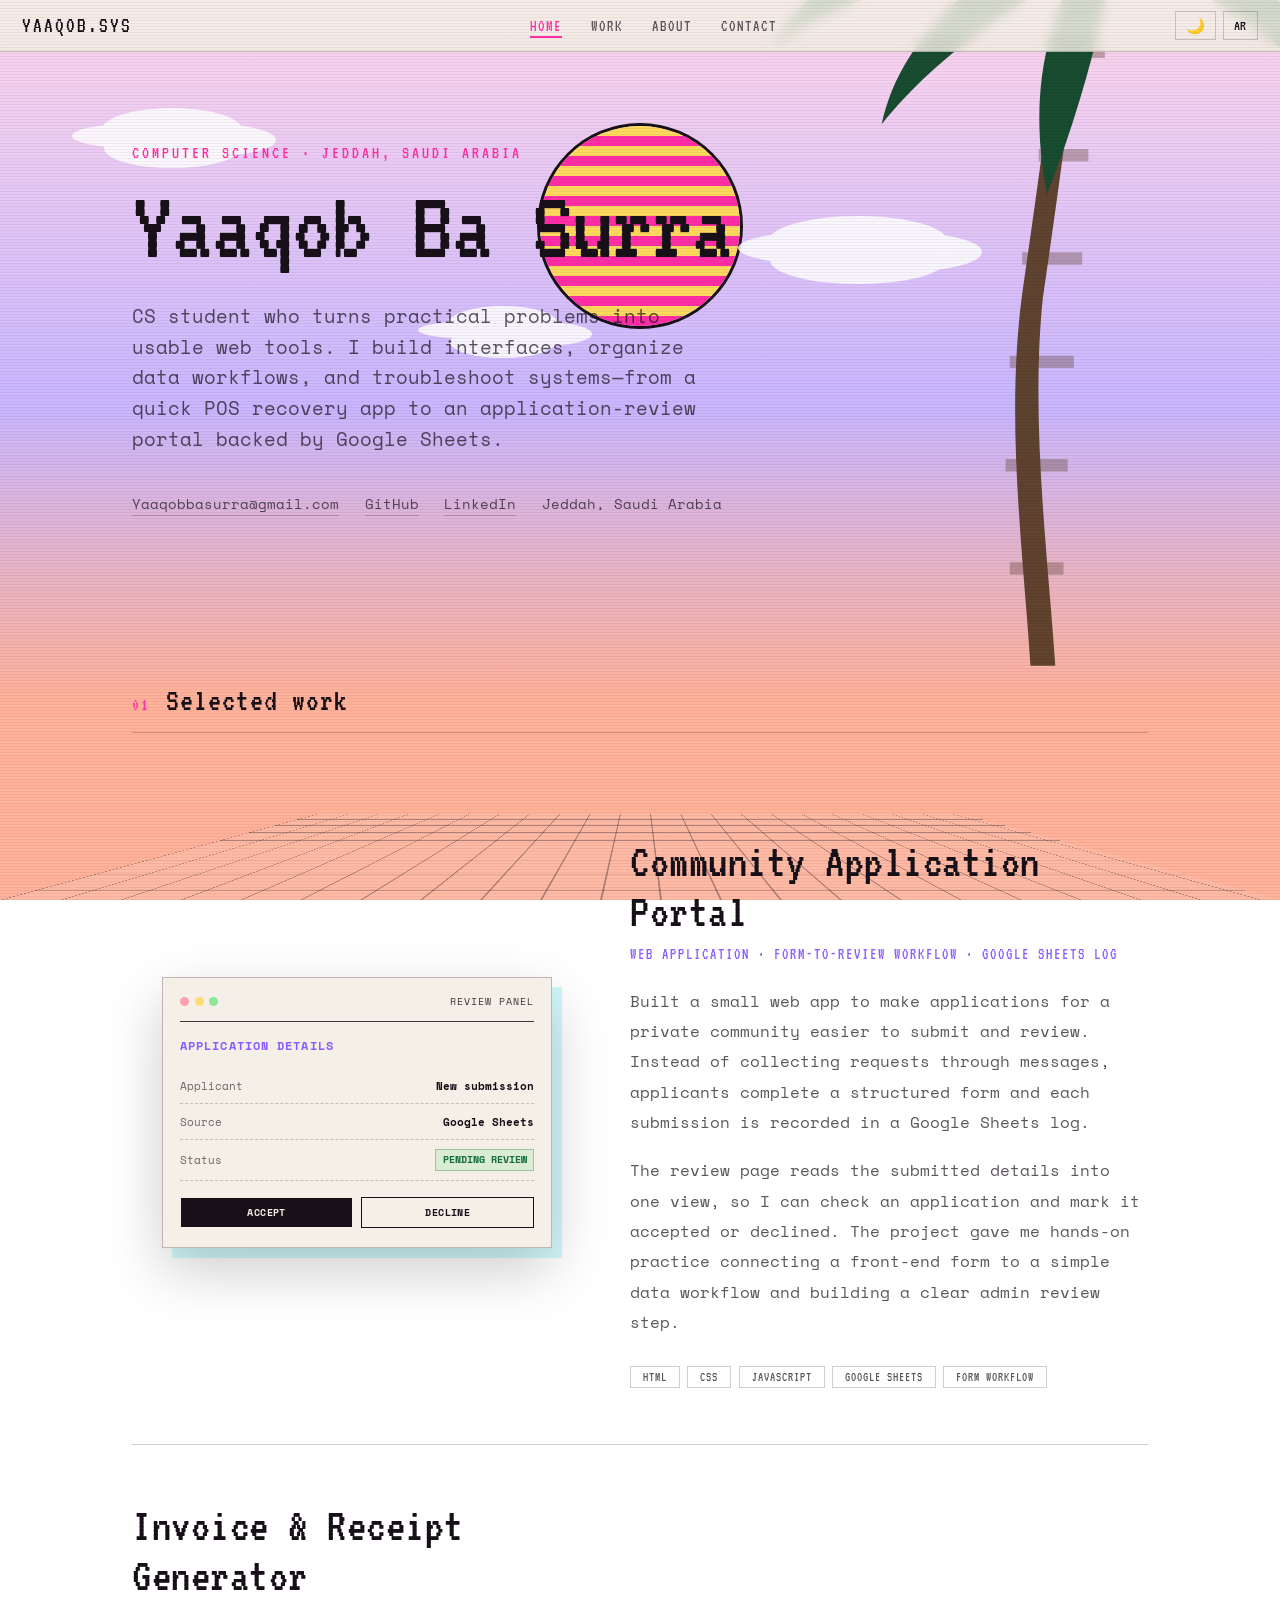
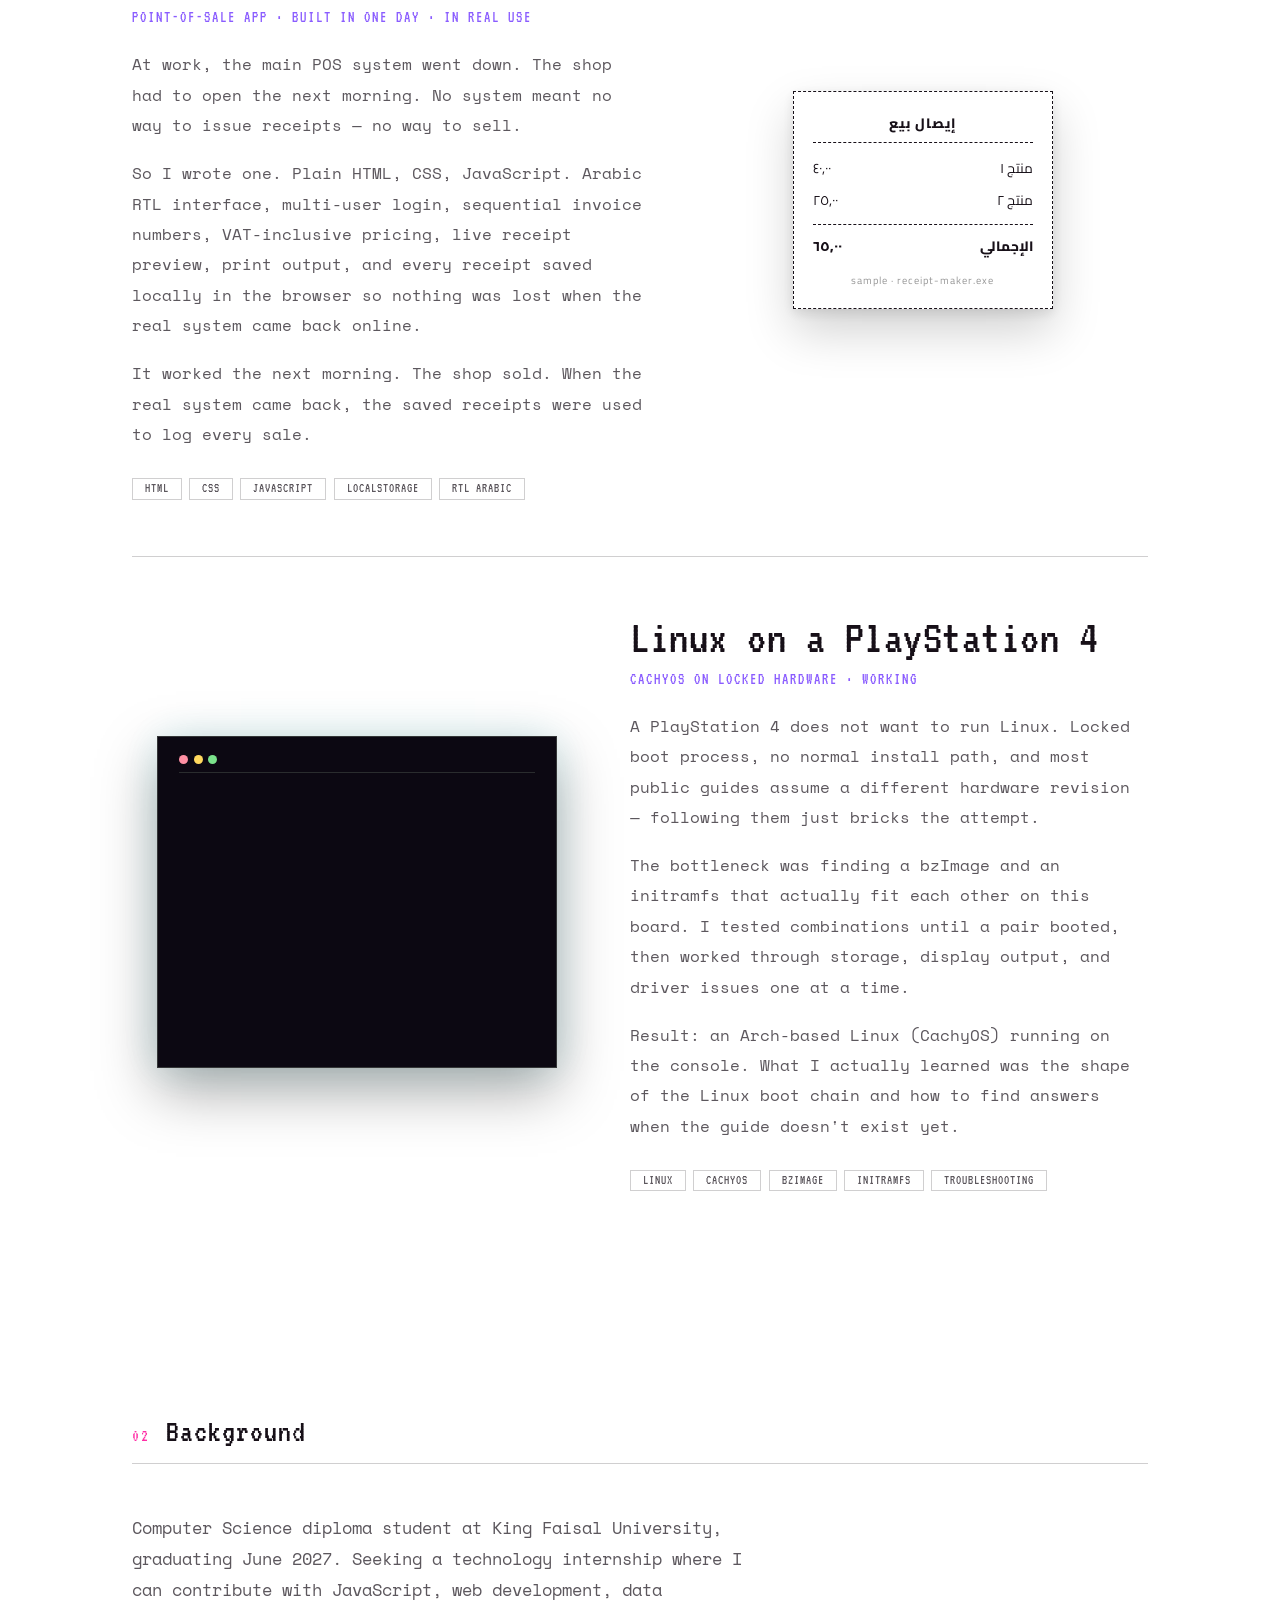
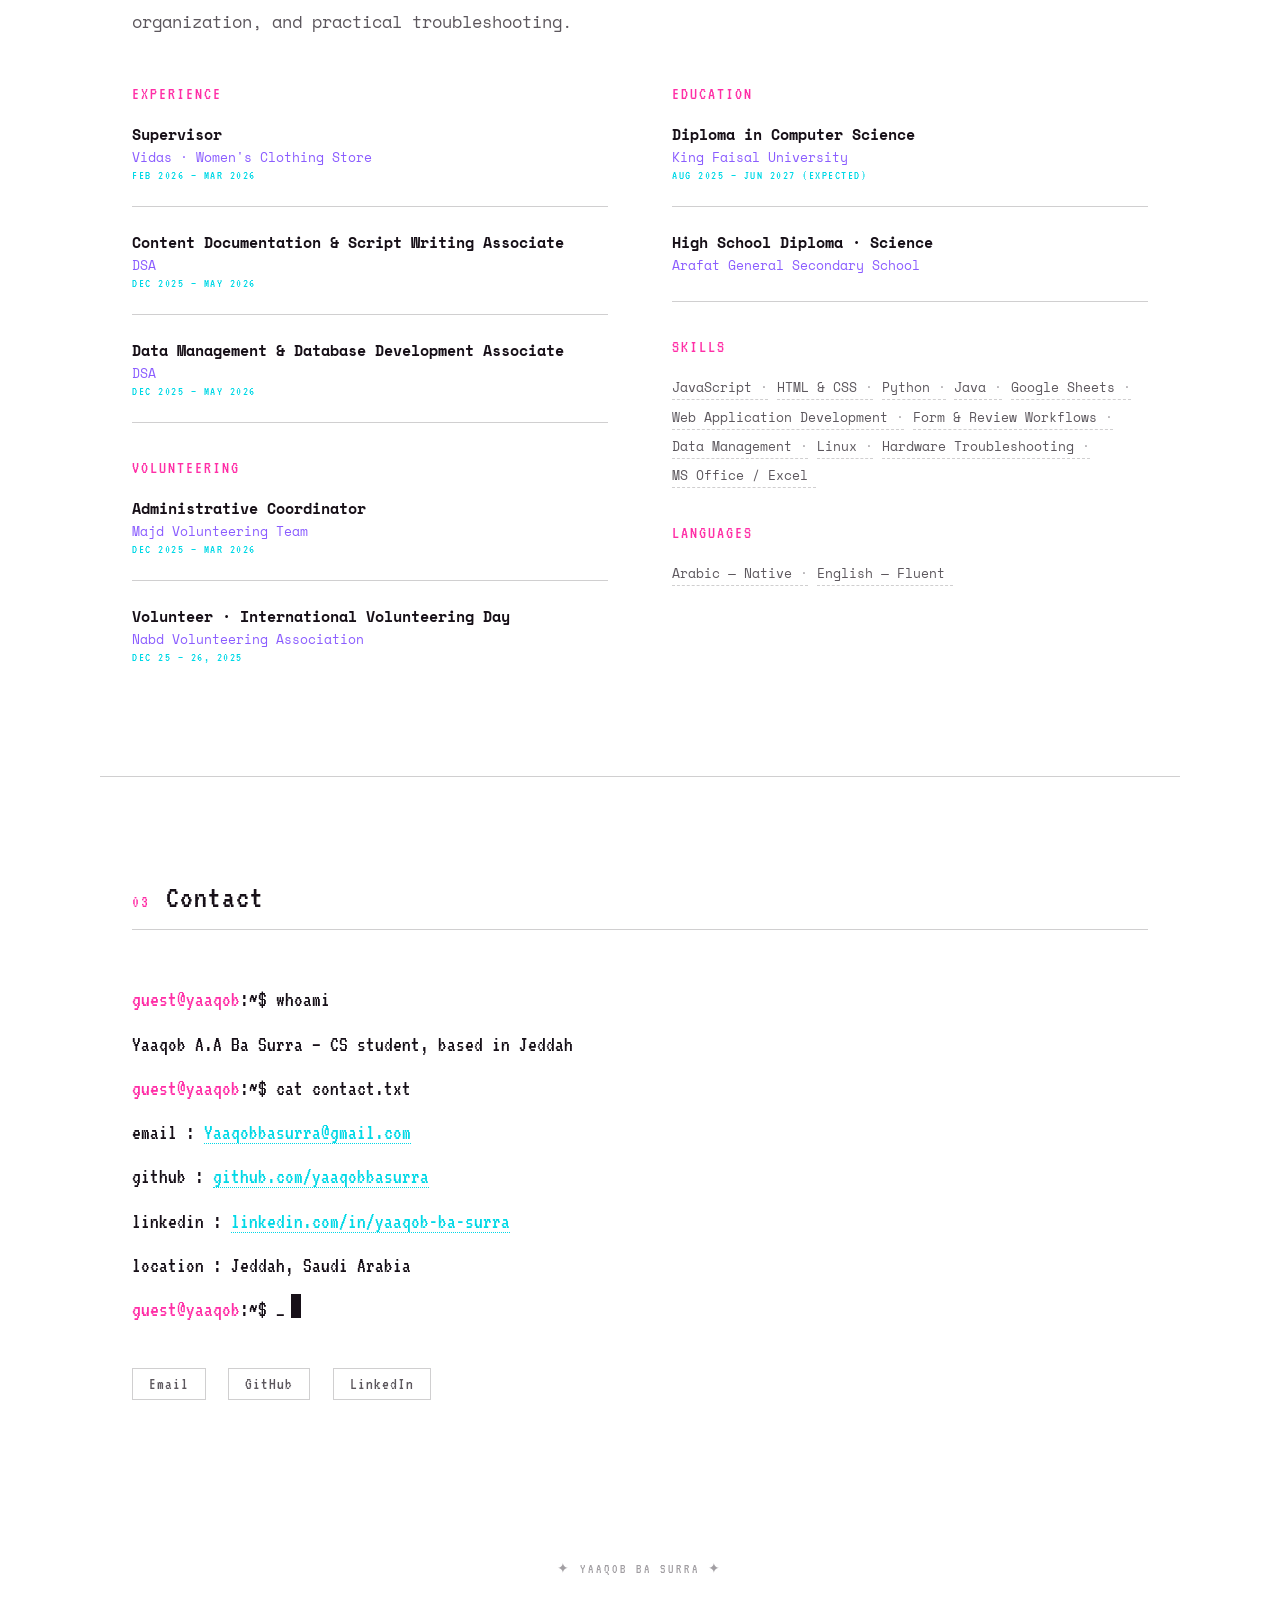
==== commit b2562fa6: "Update index.html" ====
--- a/index.html
+++ b/index.html
@@ -847,7 +847,7 @@
     aboutIntro:'Computer Science diploma student at King Faisal University, graduating June 2027. Seeking a technology internship where I can contribute with JavaScript, web development, data organization, and practical troubleshooting.',
     mail:'Yaaqobbasurra@gmail.com', gh:'GitHub', li:'LinkedIn', loc:'Jeddah, Saudi Arabia',
 
-    w1r:'Supervisor', w1o:'Vidas · Women/'s Clothing Store', w1d:'Feb 2026 – Mar 2026',
+    w1r:'Supervisor', w1o:"Vidas · Women's Clothing Store" , w1d:'Feb 2026 – Mar 2026',
     w2r:'Content Documentation & Script Writing Associate', w2o:'DSA', w2d:'Dec 2025 – May 2026',
     w3r:'Data Management & Database Development Associate', w3o:'DSA', w3d:'Dec 2025 – May 2026',
 
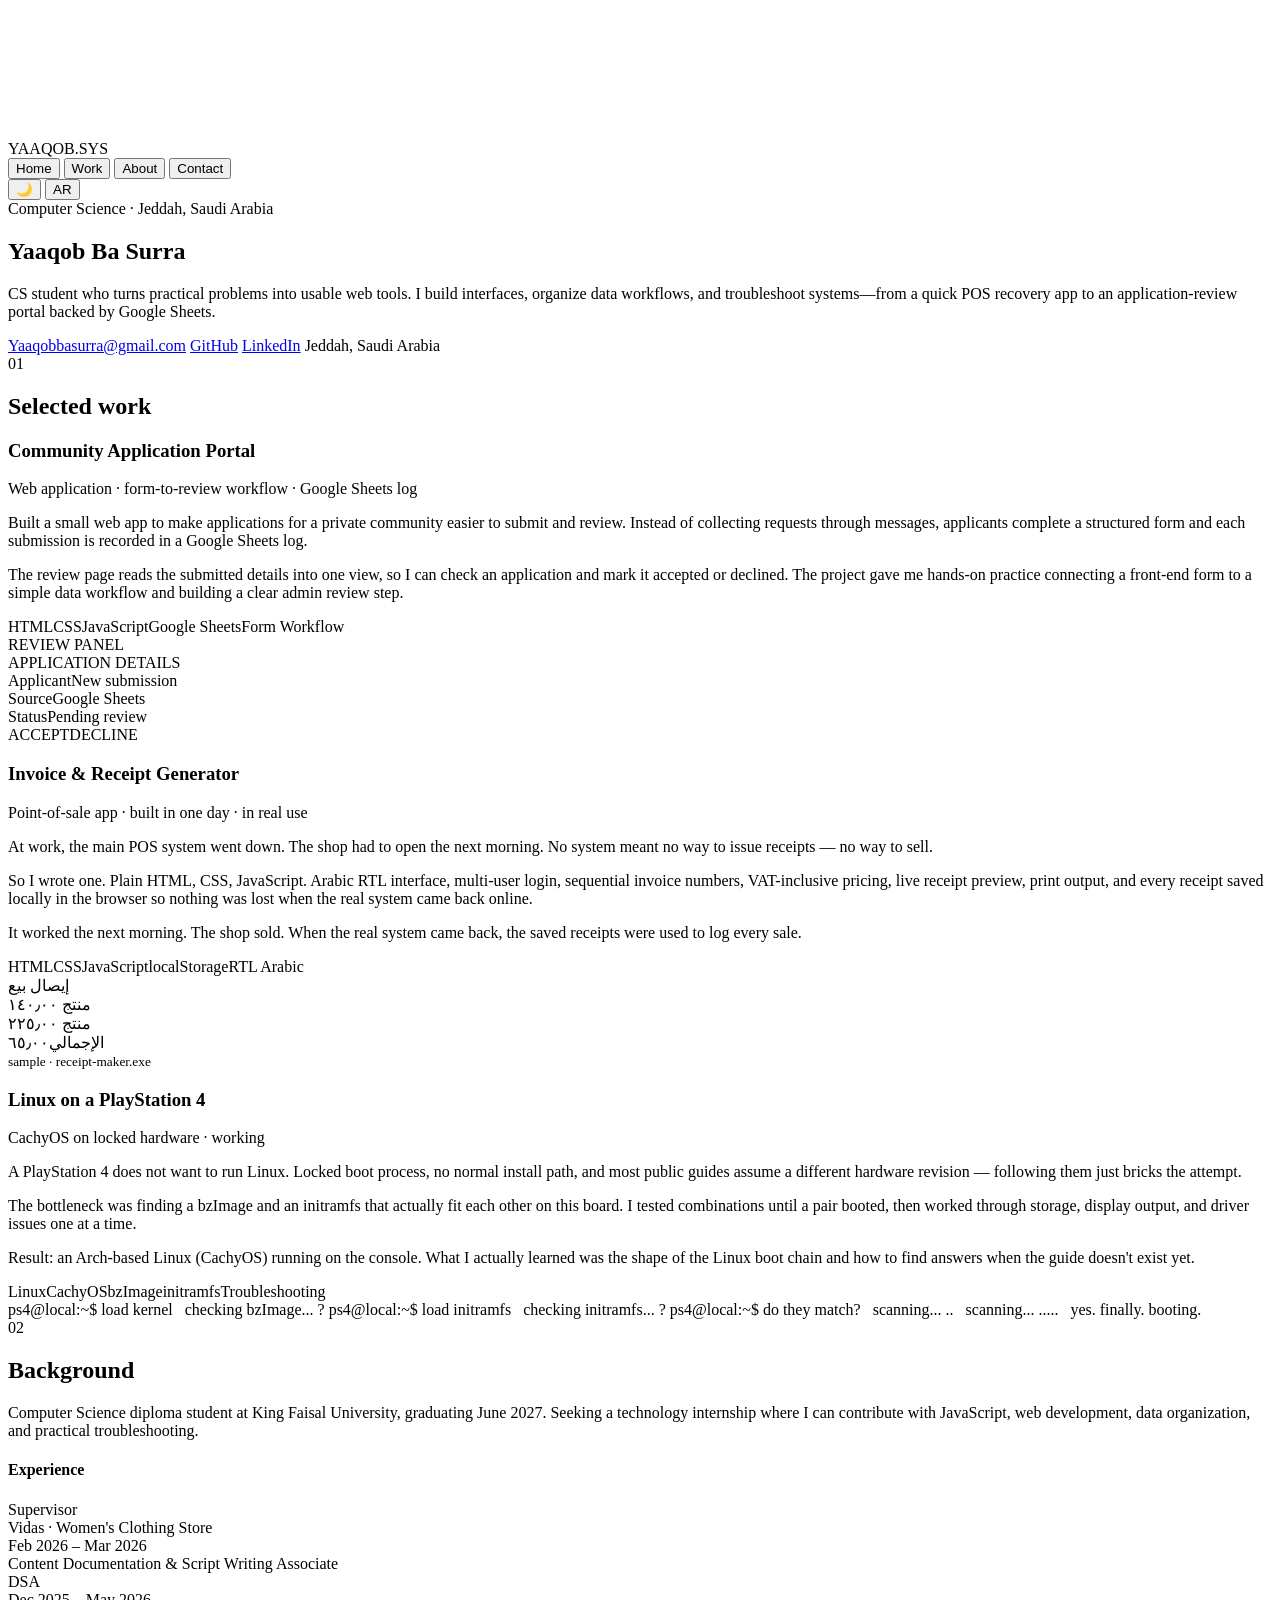
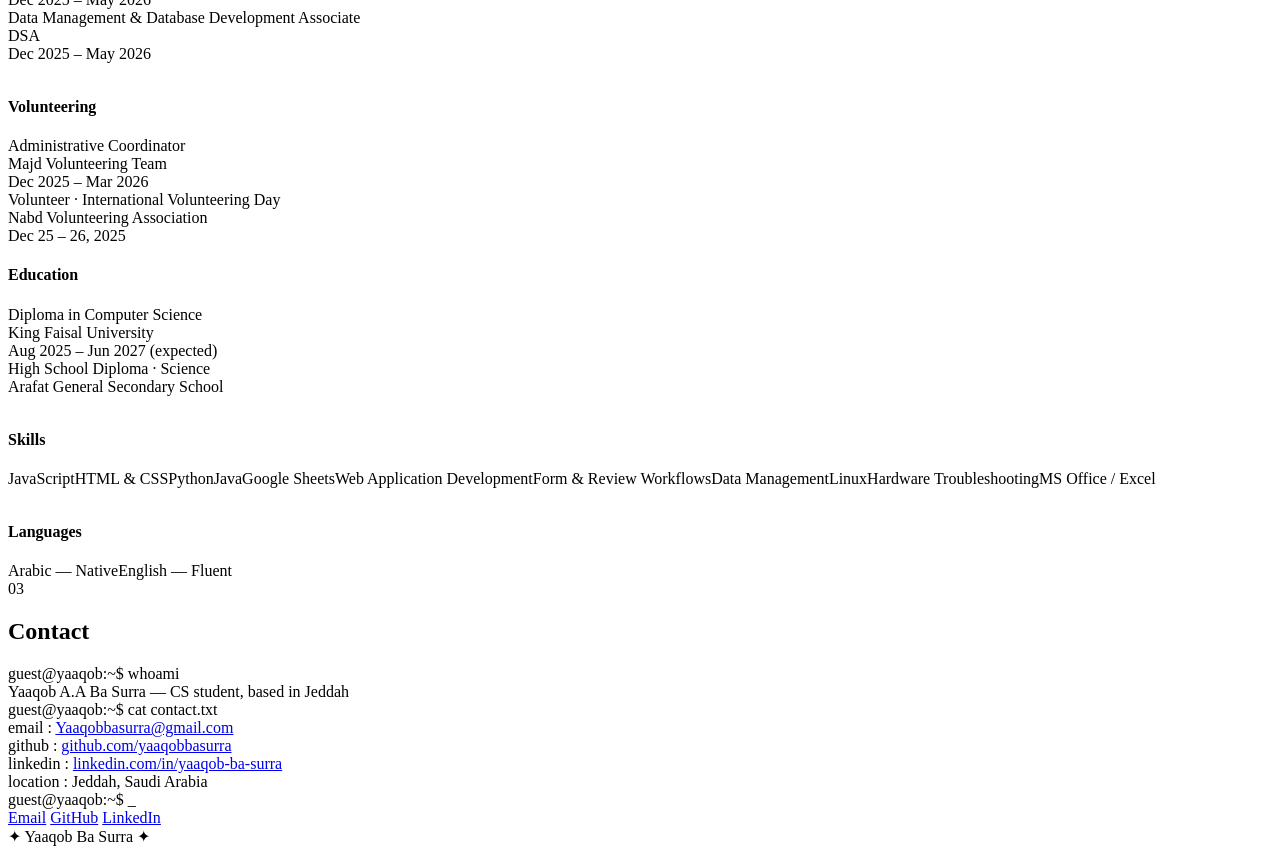
==== commit 7d41c256: "Update index.html" ====
--- a/index.html
+++ b/index.html
@@ -6,579 +6,7 @@
 <title>Yaaqob Ba Surra</title>
 <link rel="preconnect" href="https://fonts.googleapis.com">
 <link href="https://fonts.googleapis.com/css2?family=VT323&family=Space+Mono:wght@400;700&family=Cairo:wght@400;600;800&display=swap" rel="stylesheet">
-<style>
-  :root{
-    --sky-a-day:#ffd7ec; --sky-b-day:#c9b6ff; --sky-c-day:#ffb199;
-    --sky-a-night:#040012; --sky-b-night:#2a0a4e; --sky-c-night:#7a2d64;
-    --pink:#ff2ea6; --cyan:#00d8e6; --purple:#8a5cff; --yellow:#ffd85e;
-    --ink:#171018; --paper:#f4efe6;
-    --grid-line: rgba(23,16,24,0.35);
-    --text: var(--ink);
-    --text-soft: rgba(23,16,24,.7);
-    --text-faint: rgba(23,16,24,.4);
-    --rule: rgba(23,16,24,.2);
-  }
-  body.night{
-    --text:#f4efe6;
-    --text-soft: rgba(244,239,230,.75);
-    --text-faint: rgba(244,239,230,.45);
-    --rule: rgba(244,239,230,.22);
-  }
-  *{margin:0;padding:0;box-sizing:border-box;}
-  html{scroll-behavior:smooth;}
-  body{
-    font-family:'Space Mono', monospace;
-    color:var(--text);
-    min-height:100vh;
-    overflow-x:hidden;
-    transition: color .5s ease;
-  }
-  html.lang-ar body{font-family:'Cairo', sans-serif;}
-
-  /* ============ BACKDROP ============ */
-  .sky{
-    position:fixed; inset:0; z-index:-3; overflow:hidden;
-    background:linear-gradient(180deg, var(--sky-a-day) 0%, var(--sky-b-day) 45%, var(--sky-c-day) 78%, var(--sky-c-day) 100%);
-    transition:background 1s ease;
-  }
-  body.night .sky{
-    background:linear-gradient(180deg, var(--sky-a-night) 0%, var(--sky-b-night) 55%, var(--sky-c-night) 100%);
-  }
-  .stars{position:absolute; inset:0; opacity:0; transition:opacity 1s ease;}
-  body.night .stars{opacity:1;}
-  .star{position:absolute; width:2px; height:2px; background:#fff; border-radius:50%; animation:twinkle 3s ease-in-out infinite;}
-  @keyframes twinkle{0%,100%{opacity:.2;}50%{opacity:1;}}
-
-  .sun{
-    position:absolute; top:14%; left:50%; transform:translateX(-50%);
-    width:200px; height:200px; border-radius:50%;
-    background:repeating-linear-gradient(0deg, var(--pink) 0 10px, var(--yellow) 10px 20px);
-    box-shadow:0 0 0 3px var(--ink);
-    transition:background 1s ease, box-shadow 1s ease;
-    animation:bob 9s ease-in-out infinite;
-  }
-  body.night .sun{
-    background:radial-gradient(circle at 35% 35%, #f4f0ff 0%, #cfc7ea 55%, #9b93c2 100%);
-    box-shadow:0 0 60px rgba(200,190,255,.7), 0 0 0 3px var(--ink);
-  }
-  @keyframes bob{ 0%,100%{transform:translateX(-50%) translateY(0);} 50%{transform:translateX(-50%) translateY(16px);} }
-
-  .cloud{position:absolute; border-radius:50%; opacity:.85;
-    background:#fff;
-    box-shadow: 40px 10px 0 -6px #fff, -40px 6px 0 -10px #fff, 0 18px 0 -2px #fff;
-    animation:drift linear infinite;
-    transition:opacity 1s ease;
-  }
-  body.night .cloud{opacity:.12;}
-  @keyframes drift{ from{transform:translateX(-10vw);} to{transform:translateX(110vw);} }
-
-  .floor{
-    position:absolute; left:0; right:0; bottom:0; height:38%;
-    background-image:
-      linear-gradient(var(--grid-line) 2px, transparent 2px),
-      linear-gradient(90deg, var(--grid-line) 2px, transparent 2px);
-    background-size:60px 40px;
-    background-color: rgba(255,255,255,0.12);
-    transform:perspective(300px) rotateX(60deg);
-    transform-origin:bottom;
-    animation:floorMove 6s linear infinite;
-  }
-  @keyframes floorMove{ from{background-position:0 0, 0 0;} to{background-position:0 40px, 60px 0;} }
-
-  .hero-palm{
-    position:fixed; right:-6vw; bottom:26vh;
-    width:min(52vw, 620px);
-    pointer-events:none;
-    z-index:-1;
-    transition:opacity 1s ease, filter 1s ease;
-    opacity:.96;
-  }
-  body.night .hero-palm{ opacity:.72; filter:brightness(.45); }
-  .hero-palm svg{ display:block; overflow:visible; }
-  .hero-palm .trunk{ transform-origin:52% 100%; animation:swayTrunk 11s ease-in-out infinite; }
-  .hero-palm .crown{ transform-origin:52% 100%; animation:swayCrown 11s ease-in-out infinite; }
-  @keyframes swayTrunk{
-    0%  { transform:rotate(-.7deg); }
-    28% { transform:rotate(.4deg); }
-    55% { transform:rotate(1.1deg); }
-    72% { transform:rotate(.2deg); }
-    100%{ transform:rotate(-.7deg); }
-  }
-  @keyframes swayCrown{
-    0%  { transform:rotate(-2.4deg); }
-    22% { transform:rotate(-.8deg); }
-    41% { transform:rotate(2.1deg); }
-    58% { transform:rotate(.4deg); }
-    79% { transform:rotate(1.6deg); }
-    100%{ transform:rotate(-2.4deg); }
-  }
-  .hero-palm .trunk-fill{ fill:#5a3e28; }
-  .hero-palm .frond-a{ fill:#1f6b3f; }
-  .hero-palm .frond-b{ fill:#175a34; }
-  .hero-palm .frond-c{ fill:#0f4728; }
-  body.night .hero-palm .trunk-fill{ fill:#0a0610; }
-  body.night .hero-palm .frond-a{ fill:#0a1414; }
-  body.night .hero-palm .frond-b{ fill:#081010; }
-  body.night .hero-palm .frond-c{ fill:#060c0c; }
-
-  @media (max-width:820px){
-    .hero-palm{ width:70vw; right:-14vw; bottom:22vh; opacity:.8; }
-  }
-
-  /* ============ CRT ============ */
-  .crt{
-    position:fixed; inset:0; z-index:50; pointer-events:none;
-    background:repeating-linear-gradient(0deg, rgba(0,0,0,0.05) 0px, rgba(0,0,0,0.05) 1px, transparent 1px, transparent 3px);
-    mix-blend-mode:multiply;
-  }
-  .roll-band{
-    position:fixed; left:0; right:0; height:70px; z-index:55;
-    pointer-events:none;
-    background:linear-gradient(180deg, transparent 0%, rgba(255,255,255,.07) 40%, rgba(0,0,0,.06) 60%, transparent 100%);
-    mix-blend-mode:overlay;
-    animation:rollSweep 9s linear infinite;
-  }
-  @keyframes rollSweep{ 0%{ top:-90px; } 100%{ top:110vh; } }
-
-  .tv-burst{
-    position:fixed; inset:0; z-index:70; pointer-events:none; opacity:0;
-    background:
-      repeating-linear-gradient(0deg, rgba(255,255,255,.35) 0 2px, transparent 2px 4px),
-      repeating-linear-gradient(90deg, rgba(0,0,0,.35) 0 1px, transparent 1px 3px),
-      rgba(255,255,255,.05);
-    mix-blend-mode:overlay;
-  }
-  .tv-burst.go{ animation:tvBurst .22s steps(3,end); }
-  @keyframes tvBurst{
-    0%{ opacity:0; transform:translateY(-1px); }
-    20%{ opacity:.85; transform:translateY(2px); }
-    40%{ opacity:.15; transform:translateY(-2px); }
-    60%{ opacity:.7; transform:translateY(1px); }
-    100%{ opacity:0; transform:translateY(0); }
-  }
-
-  /* ============ NAV ============ */
-  .nav{
-    position:fixed; top:0; left:0; right:0; z-index:40;
-    display:flex; align-items:center; justify-content:space-between; gap:1rem;
-    background:rgba(244,239,230,.86);
-    backdrop-filter: blur(6px);
-    border-bottom:1px solid var(--rule);
-    padding:.7rem 1.4rem;
-    transition:background .5s ease, border-color .5s ease;
-  }
-  body.night .nav{ background:rgba(15,8,24,.82); }
-
-  .brand{font-family:'VT323', monospace; font-size:1.35rem; letter-spacing:2px; color:var(--text);}
-  html.lang-ar .brand{font-family:'Cairo',sans-serif; font-weight:800; font-size:1rem; letter-spacing:0;}
-
-  .nav-links{display:flex; gap:.2rem; flex-wrap:wrap;}
-  .nav-link{
-    font-family:'VT323', monospace; font-size:1.02rem; letter-spacing:1px;
-    background:transparent; border:0; color:var(--text-soft);
-    padding:.3rem .8rem; cursor:pointer; text-transform:uppercase;
-    position:relative;
-    transition:color .2s ease;
-  }
-  html.lang-ar .nav-link{font-family:'Cairo',sans-serif; font-size:.82rem; font-weight:700;}
-  .nav-link:hover{ color:var(--text); }
-  .nav-link.active{ color:var(--pink); }
-  .nav-link.active::after{
-    content:""; position:absolute; left:.8rem; right:.8rem; bottom:.05rem;
-    height:2px; background:var(--pink);
-  }
-
-  .nav-right{display:flex; gap:.4rem;}
-  .nav-right button{
-    font-family:'VT323', monospace; font-size:.95rem;
-    border:1px solid var(--rule); background:transparent; color:var(--text);
-    padding:.28rem .65rem; cursor:pointer;
-    transition:background .15s ease, color .15s ease;
-  }
-  html.lang-ar .nav-right button{font-family:'Cairo',sans-serif; font-size:.75rem;}
-  .nav-right button:hover{ background:var(--text); color:var(--paper); }
-
-  /* ============ SECTIONS ============ */
-  main{ position:relative; z-index:2; }
-  section{
-    padding: 6.5rem 2rem 4rem;
-    max-width: 1080px;
-    margin: 0 auto;
-    scroll-margin-top: 4rem;
-  }
-  section:first-of-type{ padding-top: 9rem; }
-  section:last-of-type{ padding-bottom: 8rem; }
-
-  /* hero */
-  #hero .kicker{
-    font-family:'VT323', monospace; font-size:1.1rem; letter-spacing:3px;
-    color:var(--pink); margin-bottom:1rem; text-transform:uppercase;
-  }
-  html.lang-ar #hero .kicker{font-family:'Cairo',sans-serif; font-weight:800; font-size:.85rem; letter-spacing:0;}
-
-  #hero h1{
-    font-family:'VT323', monospace;
-    font-size: clamp(3rem, 8vw, 6.5rem);
-    line-height:.95; letter-spacing:-1px;
-    font-weight:400;
-    margin-bottom:1.6rem;
-    color:var(--text);
-  }
-  html.lang-ar #hero h1{font-family:'Cairo',sans-serif; font-weight:800; letter-spacing:0; font-size:clamp(2rem,5vw,3.4rem);}
-
-  #hero .tagline{
-    font-size: clamp(1rem, 1.5vw, 1.25rem);
-    line-height:1.6;
-    max-width: 48ch;
-    color:var(--text-soft);
-    margin-bottom:2.4rem;
-  }
-
-  #hero .contact-line{
-    display:flex; gap:1.6rem; flex-wrap:wrap;
-    font-size:.9rem; color:var(--text-soft);
-  }
-  #hero .contact-line a{
-    color:inherit; text-decoration:none;
-    border-bottom:1px solid var(--rule); padding-bottom:1px;
-    transition:color .2s, border-color .2s;
-  }
-  #hero .contact-line a:hover{ color:var(--pink); border-color:var(--pink); }
-
-  /* section headings */
-  .section-head{
-    display:flex; align-items:baseline; gap:1rem; margin-bottom:3rem;
-    border-bottom:1px solid var(--rule);
-    padding-bottom:1rem;
-  }
-  .section-head .num{
-    font-family:'VT323', monospace; font-size:1.1rem; color:var(--pink);
-    letter-spacing:2px;
-  }
-  .section-head h2{
-    font-family:'VT323', monospace; font-size:2rem; font-weight:400;
-    letter-spacing:1px; color:var(--text);
-  }
-  html.lang-ar .section-head h2{font-family:'Cairo',sans-serif; font-weight:800; font-size:1.4rem; letter-spacing:0;}
-
-  /* ============ PROJECTS — the main event ============ */
-  .project{
-    display:grid;
-    grid-template-columns: 1.15fr 1fr;
-    gap: 3rem;
-    padding: 3.5rem 0;
-    border-bottom:1px solid var(--rule);
-    align-items: center;
-  }
-  .project:last-child{ border-bottom:0; }
-  .project:nth-child(even){ direction:rtl; }
-  .project:nth-child(even) > *{ direction:ltr; }
-  html.lang-ar .project:nth-child(even){ direction:ltr; }
-  html.lang-ar .project:nth-child(even) > *{ direction:rtl; }
-
-  .project .p-text h3{
-    font-family:'VT323', monospace;
-    font-size: clamp(1.9rem, 3.8vw, 3rem);
-    line-height:1.05; font-weight:400;
-    margin-bottom:.5rem; letter-spacing:.5px;
-    color:var(--text);
-  }
-  html.lang-ar .project .p-text h3{font-family:'Cairo',sans-serif; font-weight:800; font-size:clamp(1.4rem,2.6vw,1.9rem); letter-spacing:0;}
-
-  .project .p-meta{
-    font-family:'VT323', monospace;
-    font-size:1rem; letter-spacing:2px;
-    color:var(--purple); margin-bottom:1.5rem; text-transform:uppercase;
-  }
-  html.lang-ar .project .p-meta{font-family:'Cairo',sans-serif; font-size:.8rem; letter-spacing:0; font-weight:700;}
-
-  .project .p-text p{
-    font-size:1rem; line-height:1.9;
-    color:var(--text-soft); margin-bottom:1.1rem;
-    max-width: 54ch;
-  }
-  .project .p-text p:last-of-type{ margin-bottom:0; }
-
-  .project .p-tags{
-    display:flex; flex-wrap:wrap; gap:.45rem;
-    margin-top:1.8rem;
-  }
-  .project .p-tags span{
-    font-family:'VT323', monospace;
-    font-size:.82rem; letter-spacing:1px;
-    color:var(--text-soft);
-    border:1px solid var(--rule);
-    padding:.2rem .75rem;
-    text-transform:uppercase;
-  }
-  html.lang-ar .project .p-tags span{font-family:'Cairo',sans-serif; font-size:.72rem; font-weight:700; letter-spacing:0;}
-
-  .project .p-vis{
-    display:flex; align-items:center; justify-content:center;
-    min-height:300px;
-    position:relative;
-  }
-
-  /* receipt visual */
-  .prcpt{
-    background:#fff; color:#171018;
-    padding:1.1rem 1.2rem;
-    width:100%; max-width:260px;
-    font-family:'Cairo',sans-serif;
-    font-size:.85rem;
-    direction:rtl; text-align:right;
-    box-shadow: 0 22px 45px rgba(0,0,0,.18), 0 4px 12px rgba(0,0,0,.1);
-    animation:printOut 6.5s ease-in-out infinite;
-    border:1.5px dashed #171018;
-  }
-  body.night .prcpt{ box-shadow: 0 22px 60px rgba(0,0,0,.7), 0 0 30px rgba(138,92,255,.25); }
-  .prcpt .t{ text-align:center; font-weight:800; border-bottom:1px dashed #171018; padding-bottom:.4rem; margin-bottom:.55rem; letter-spacing:1px; }
-  .prcpt .r{ display:flex; justify-content:space-between; padding:.18rem 0; }
-  .prcpt .tot{ border-top:1px dashed #171018; margin-top:.55rem; padding-top:.45rem; font-weight:800; }
-  .prcpt small{ display:block; text-align:center; margin-top:.55rem; color:#999; font-size:.65rem; letter-spacing:1px; }
-  @keyframes printOut{
-    0%{ transform:translateY(50px) rotate(-1deg); opacity:0; clip-path:inset(0 0 100% 0); }
-    22%,78%{ transform:translateY(0) rotate(0); opacity:1; clip-path:inset(0 0 0 0); }
-    100%{ transform:translateY(0) rotate(0); opacity:0; clip-path:inset(0 0 100% 0); }
-  }
-
-  /* terminal visual */
-  .pterm{
-    background:#0c0812; color:#d8f5d0;
-    font-family:'VT323', monospace; font-size:1.25rem; line-height:1.65;
-    padding:1.1rem 1.3rem;
-    width:100%; max-width:400px;
-    direction:ltr; text-align:left;
-    box-shadow: 0 22px 55px rgba(0,0,0,.35), 0 0 40px rgba(0,216,230,.12);
-    border:1px solid rgba(216,245,208,.2);
-  }
-  body.night .pterm{ box-shadow: 0 22px 65px rgba(0,0,0,.7), 0 0 50px rgba(0,216,230,.2); }
-  .pterm .bar{
-    display:flex; gap:.35rem; margin-bottom:.75rem; padding-bottom:.55rem;
-    border-bottom:1px solid rgba(216,245,208,.15);
-  }
-  .pterm .bar i{
-    width:9px; height:9px; border-radius:50%;
-    background:rgba(216,245,208,.3); display:inline-block;
-  }
-  .pterm .bar i:nth-child(1){ background:#ff8fa3; }
-  .pterm .bar i:nth-child(2){ background:#ffd85e; }
-  .pterm .bar i:nth-child(3){ background:#7be28b; }
-  .pterm .y{ color:#ffd85e; } .pterm .r{ color:#ff8fa3; } .pterm .g{ color:#7be28b; } .pterm .c{ color:#00d8e6; }
-  .pterm .l{ display:block; overflow:hidden; white-space:nowrap; width:0; animation:typeLine 10s steps(28,end) infinite; }
-  .pterm .l:nth-child(2){ animation-delay:.7s; }
-  .pterm .l:nth-child(3){ animation-delay:1.4s; }
-  .pterm .l:nth-child(4){ animation-delay:2.1s; }
-  .pterm .l:nth-child(5){ animation-delay:2.8s; }
-  .pterm .l:nth-child(6){ animation-delay:3.5s; }
-  .pterm .l:nth-child(7){ animation-delay:4.2s; }
-  .pterm .l:nth-child(8){ animation-delay:4.9s; }
-  @keyframes typeLine{
-    0%{ width:0; }
-    5%, 85%{ width:100%; }
-    92%, 100%{ width:0; }
-  }
-
-
-  /* application workflow visual */
-  .appflow{
-    width:100%; max-width:390px;
-    background:rgba(244,239,230,.94);
-    color:#171018;
-    border:1px solid rgba(23,16,24,.25);
-    box-shadow:0 22px 55px rgba(0,0,0,.2), 10px 10px 0 rgba(0,216,230,.18);
-    padding:1rem 1.05rem 1.15rem;
-    font-family:'Space Mono', monospace;
-    animation:appFloat 6s ease-in-out infinite;
-  }
-  body.night .appflow{
-    background:rgba(20,13,31,.96);
-    color:#f4efe6;
-    border-color:rgba(244,239,230,.22);
-    box-shadow:0 22px 65px rgba(0,0,0,.65), 10px 10px 0 rgba(0,216,230,.15);
-  }
-  .appflow .appbar{
-    display:flex; align-items:center; gap:.35rem;
-    padding-bottom:.75rem; margin-bottom:.9rem;
-    border-bottom:1px solid currentColor;
-    opacity:.82;
-  }
-  .appflow .appbar i{
-    display:inline-block; width:9px; height:9px; border-radius:50%;
-    background:#ff8fa3;
-  }
-  .appflow .appbar i:nth-child(2){background:#ffd85e;}
-  .appflow .appbar i:nth-child(3){background:#7be28b;}
-  .appflow .appbar span{
-    margin-left:auto; font-size:.62rem; letter-spacing:1px;
-  }
-  .appflow .app-title{
-    color:#8a5cff; font-size:.76rem; font-weight:700;
-    letter-spacing:1.1px; margin-bottom:.9rem;
-  }
-  .appflow .app-row{
-    display:flex; justify-content:space-between; align-items:center;
-    gap:1rem; padding:.55rem 0;
-    border-bottom:1px dashed rgba(23,16,24,.22);
-    font-size:.7rem;
-  }
-  body.night .appflow .app-row{border-bottom-color:rgba(244,239,230,.22);}
-  .appflow .app-row:last-of-type{border-bottom:0;}
-  .appflow .label{opacity:.62;}
-  .appflow .value{font-weight:700; text-align:right;}
-  .appflow .status{
-    display:inline-block;
-    color:#146c3b; background:rgba(123,226,139,.2);
-    border:1px solid rgba(20,108,59,.32);
-    padding:.18rem .42rem;
-    font-size:.62rem; font-weight:700; text-transform:uppercase;
-  }
-  body.night .appflow .status{
-    color:#aaf0b6; border-color:rgba(170,240,182,.4);
-  }
-  .appflow .app-actions{display:flex; gap:.5rem; margin-top:1rem;}
-  .appflow .app-actions span{
-    flex:1; text-align:center; padding:.45rem .3rem;
-    border:1px solid currentColor; font-size:.64rem;
-    font-weight:700; letter-spacing:.4px;
-  }
-  .appflow .app-actions span:first-child{background:#171018; color:#f4efe6;}
-  body.night .appflow .app-actions span:first-child{background:#f4efe6; color:#171018;}
-  @keyframes appFloat{
-    0%,100%{transform:translateY(0) rotate(.7deg);}
-    50%{transform:translateY(-10px) rotate(-.7deg);}
-  }
-
-  /* ============ ABOUT — lighter, supporting only ============ */
-  .about-intro{
-    font-size:1.05rem; line-height:1.85;
-    color:var(--text-soft);
-    max-width: 62ch;
-    margin-bottom: 3rem;
-  }
-
-  .about-grid{
-    display:grid;
-    grid-template-columns: repeat(2, 1fr);
-    gap: 2.5rem 4rem;
-  }
-  .about-col h4{
-    font-family:'VT323', monospace;
-    font-size:1.1rem; letter-spacing:2px;
-    color:var(--pink); text-transform:uppercase;
-    margin-bottom:1.3rem;
-    font-weight:400;
-  }
-  html.lang-ar .about-col h4{font-family:'Cairo',sans-serif; font-weight:800; font-size:.85rem; letter-spacing:0;}
-
-  .entry{
-    margin-bottom:1.5rem;
-    padding-bottom:1.5rem;
-    border-bottom:1px solid var(--rule);
-  }
-  .entry:last-child{ border-bottom:0; padding-bottom:0; margin-bottom:0; }
-
-  .entry .e-role{
-    font-size:.95rem; font-weight:700;
-    color:var(--text);
-    margin-bottom:.1rem;
-  }
-  html.lang-ar .entry .e-role{font-weight:800;}
-  .entry .e-org{
-    font-size:.82rem; color:var(--purple);
-    margin-bottom:.15rem;
-  }
-  .entry .e-date{
-    font-family:'VT323', monospace;
-    font-size:.8rem; letter-spacing:1.5px;
-    color:var(--cyan); text-transform:uppercase;
-  }
-  html.lang-ar .entry .e-date{font-family:'Cairo',sans-serif; font-size:.7rem; letter-spacing:0;}
-
-  .tag-cloud{
-    display:flex; flex-wrap:wrap; gap:.35rem .55rem;
-    margin-top:.4rem;
-  }
-  .tag-cloud span{
-    font-size:.8rem;
-    color:var(--text-soft);
-    padding:.12rem 0;
-    border-bottom:1px dashed var(--rule);
-  }
-  .tag-cloud span::after{ content:"·"; margin-inline-start:.5rem; color:var(--text-faint); }
-  .tag-cloud span:last-child::after{ content:""; }
-
-  /* ============ CONTACT ============ */
-  #contact{
-    border-top:1px solid var(--rule);
-    margin-top:3rem;
-  }
-  .terminal{
-    font-family:'VT323', monospace;
-    font-size:1.35rem; line-height:2.05;
-    color:var(--text);
-    max-width: 720px;
-  }
-  html.lang-ar .terminal{font-family:'Cairo',sans-serif; font-size:1rem; line-height:2;}
-  .terminal .prompt{ color:var(--pink); }
-  .terminal a{ color:var(--cyan); text-decoration:none; border-bottom:1px dotted var(--cyan); }
-  .terminal a:hover{ color:var(--pink); border-color:var(--pink); }
-  .cursor{
-    display:inline-block; width:10px; height:1.1em;
-    background:currentColor;
-    animation:blink 1s steps(1) infinite;
-    vertical-align:-2px; margin-inline-start:6px;
-  }
-  @keyframes blink{ 50%{opacity:0;} }
-
-  footer{
-    position:relative; z-index:2;
-    text-align:center;
-    font-family:'VT323', monospace;
-    font-size:.85rem; letter-spacing:3px;
-    color:var(--text-faint);
-    padding:2rem 1rem 3rem;
-    text-transform:uppercase;
-  }
-  html.lang-ar footer{font-family:'Cairo',sans-serif; font-size:.72rem; letter-spacing:0;}
-
-  /* social row under contact */
-  .social-row{
-    display:flex; gap:1.4rem; flex-wrap:wrap;
-    margin-top:2.2rem;
-  }
-  .social-row a{
-    font-family:'VT323', monospace;
-    font-size:1.05rem; letter-spacing:1px;
-    color:var(--text-soft);
-    text-decoration:none;
-    border:1px solid var(--rule);
-    padding:.45rem 1rem;
-    transition: color .2s, border-color .2s, background .2s;
-  }
-  html.lang-ar .social-row a{font-family:'Cairo',sans-serif; font-size:.85rem; font-weight:700; letter-spacing:0;}
-  .social-row a:hover{
-    color:var(--pink);
-    border-color:var(--pink);
-  }
-
-  @media (max-width: 820px){
-    section{ padding:5rem 1.4rem 3rem; }
-    section:first-of-type{ padding-top:7.5rem; }
-    .project{ grid-template-columns:1fr; gap:2rem; }
-    .project:nth-child(even){ direction:ltr; }
-    .project .p-vis{ min-height:220px; }
-    .about-grid{ grid-template-columns:1fr; gap:2rem; }
-    .nav{ padding:.6rem 1rem; }
-    .nav-links{ order:3; width:100%; justify-content:flex-start; overflow-x:auto; }
-    .nav-link{ padding:.3rem .6rem; font-size:.9rem; }
-  }
-
-  @media (prefers-reduced-motion:reduce){
-    *{ animation-duration:0s!important; animation-iteration-count:1!important; transition-duration:.01s!important; }
-    .pterm .l{ width:100%; }
-  }
-</style>
+<link rel="stylesheet" href="styles.css">
 </head>
 <body>
 
@@ -589,42 +17,6 @@
   <div class="cloud" style="width:180px;height:52px; top:24%; left:60%; animation-duration:56s; animation-delay:-12s;"></div>
   <div class="cloud" style="width:110px;height:36px; top:34%; left:35%; animation-duration:48s; animation-delay:-24s;"></div>
   <div class="floor"></div>
-</div>
-
-<div class="hero-palm" aria-hidden="true">
-  <svg viewBox="0 0 300 520" xmlns="http://www.w3.org/2000/svg">
-    <g class="trunk">
-      <path class="trunk-fill" d="M142 520
-        C138 460, 130 400, 138 340
-        C146 285, 152 240, 158 190
-        C160 175, 168 165, 182 160
-        L188 168
-        C176 174, 170 184, 168 196
-        C162 240, 156 288, 148 342
-        C142 400, 150 462, 154 520 Z"/>
-      <path class="trunk-fill" opacity=".35" d="M132 470 L158 470 L158 476 L132 476 Z"/>
-      <path class="trunk-fill" opacity=".35" d="M130 420 L160 420 L160 426 L130 426 Z"/>
-      <path class="trunk-fill" opacity=".35" d="M132 370 L163 370 L163 376 L132 376 Z"/>
-      <path class="trunk-fill" opacity=".35" d="M138 320 L167 320 L167 326 L138 326 Z"/>
-      <path class="trunk-fill" opacity=".35" d="M146 270 L170 270 L170 276 L146 276 Z"/>
-      <path class="trunk-fill" opacity=".35" d="M154 220 L178 220 L178 226 L154 226 Z"/>
-    </g>
-    <g class="crown">
-      <circle class="trunk-fill" cx="166" cy="168" r="6"/>
-      <circle class="trunk-fill" cx="180" cy="170" r="6"/>
-      <circle class="trunk-fill" cx="174" cy="180" r="5"/>
-      <path class="frond-a" d="M182 160 C120 130, 50 130, 10 168 C50 152, 110 152, 178 168 Z"/>
-      <path class="frond-b" d="M180 162 C110 152, 40 176, 18 220 C60 190, 120 180, 176 176 Z"/>
-      <path class="frond-c" d="M182 160 C130 172, 80 210, 70 258 C100 220, 150 190, 180 176 Z"/>
-      <path class="frond-a" d="M186 158 C250 128, 320 128, 360 166 C320 150, 260 150, 190 166 Z"/>
-      <path class="frond-b" d="M188 160 C256 150, 324 176, 346 218 C304 188, 244 178, 190 174 Z"/>
-      <path class="frond-c" d="M186 160 C240 172, 288 210, 298 256 C268 218, 220 190, 190 176 Z"/>
-      <path class="frond-b" d="M184 158 C172 110, 172 60, 194 30 C196 70, 192 120, 186 158 Z"/>
-      <path class="frond-c" d="M184 158 C200 118, 228 84, 260 80 C240 110, 210 138, 186 158 Z"/>
-      <path class="frond-c" d="M182 160 C168 122, 140 92, 108 92 C130 118, 158 142, 182 160 Z"/>
-      <path class="frond-c" d="M182 162 C150 196, 140 240, 150 292 C168 246, 178 204, 184 168 Z"/>
-    </g>
-  </svg>
 </div>
 
 <div class="crt"></div>
@@ -914,8 +306,19 @@
     foot:'✦ يعقوب باصرة ✦'
   };
 
-  let lang = 'en';
-  let night = false;
+  const STORAGE_KEYS = { lang: 'yaaqob-language', night: 'yaaqob-night-theme' };
+  function readStorage(key, fallback){
+    try { return localStorage.getItem(key) ?? fallback; }
+    catch { return fallback; }
+  }
+  function writeStorage(key, value){
+    try { localStorage.setItem(key, value); }
+    catch { /* Storage may be unavailable in private/file contexts. */ }
+  }
+
+  let lang = readStorage(STORAGE_KEYS.lang, 'en');
+  if(lang !== 'en' && lang !== 'ar') lang = 'en';
+  let night = readStorage(STORAGE_KEYS.night, '0') === '1';
 
   function set(id, val){ const el = document.getElementById(id); if(el) el.textContent = val; }
   function setHTML(id, val){ const el = document.getElementById(id); if(el) el.innerHTML = val; }
@@ -1001,6 +404,7 @@
 
   document.getElementById('themeToggle').addEventListener('click', ()=>{
     night = !night;
+    writeStorage(STORAGE_KEYS.night, night ? '1' : '0');
     document.body.classList.toggle('night', night);
     tvBurst();
     render();
@@ -1008,10 +412,12 @@
 
   document.getElementById('langToggle').addEventListener('click', ()=>{
     lang = lang==='en' ? 'ar' : 'en';
+    writeStorage(STORAGE_KEYS.lang, lang);
     tvBurst();
     render();
   });
 
+  document.body.classList.toggle('night', night);
   render();
 
   function scheduleAmbient(){
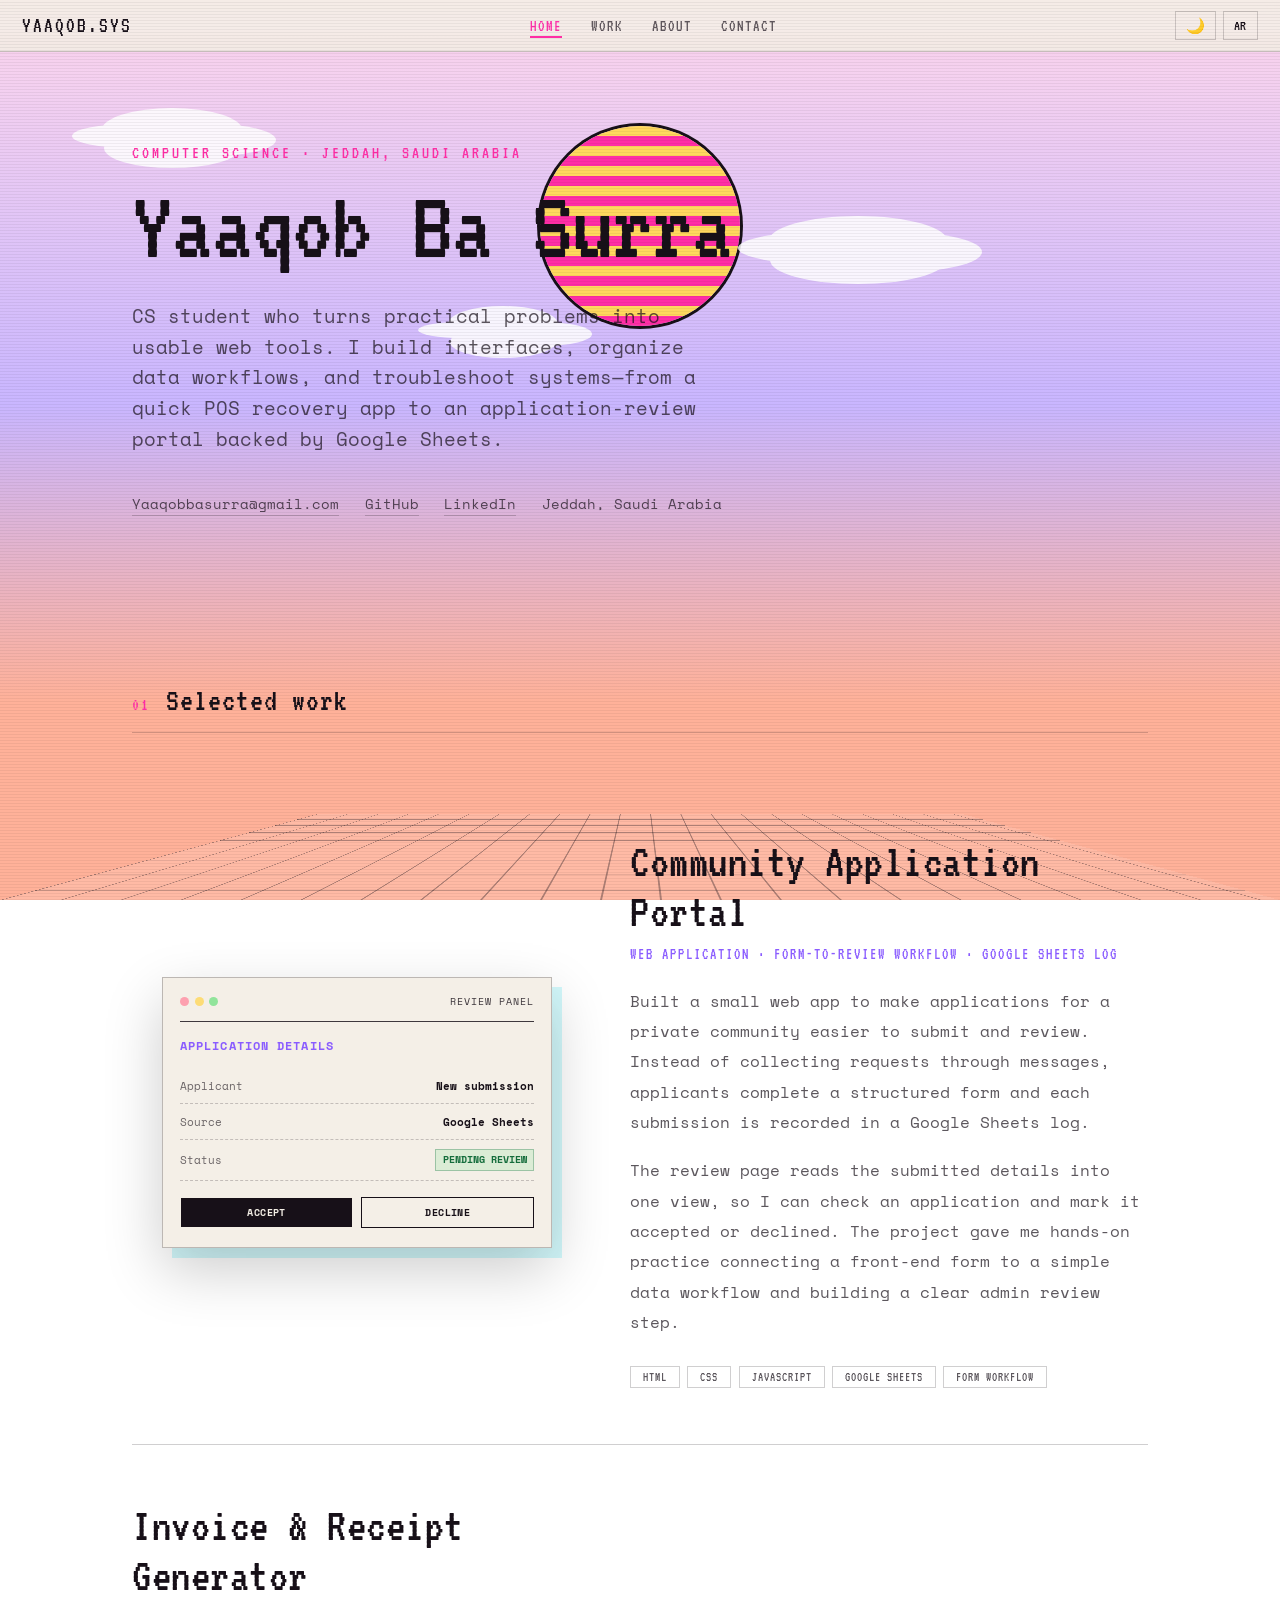
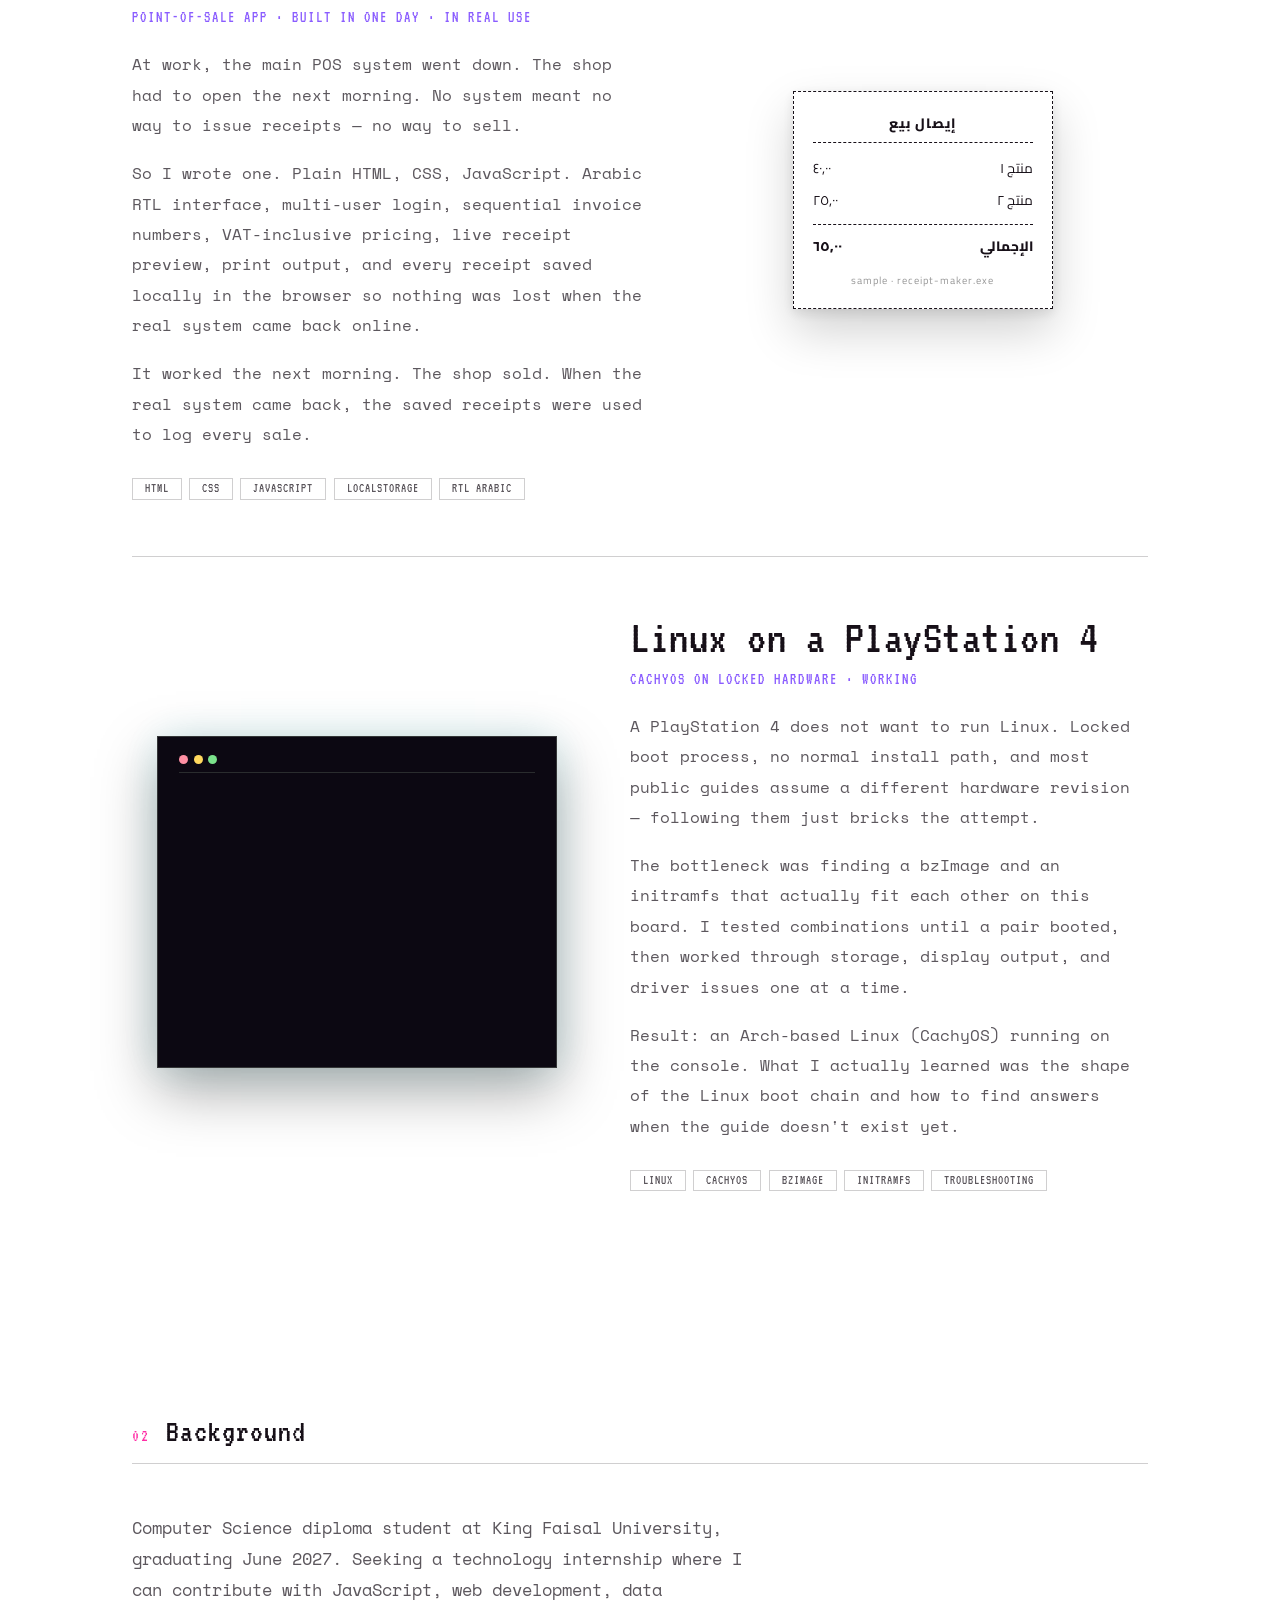
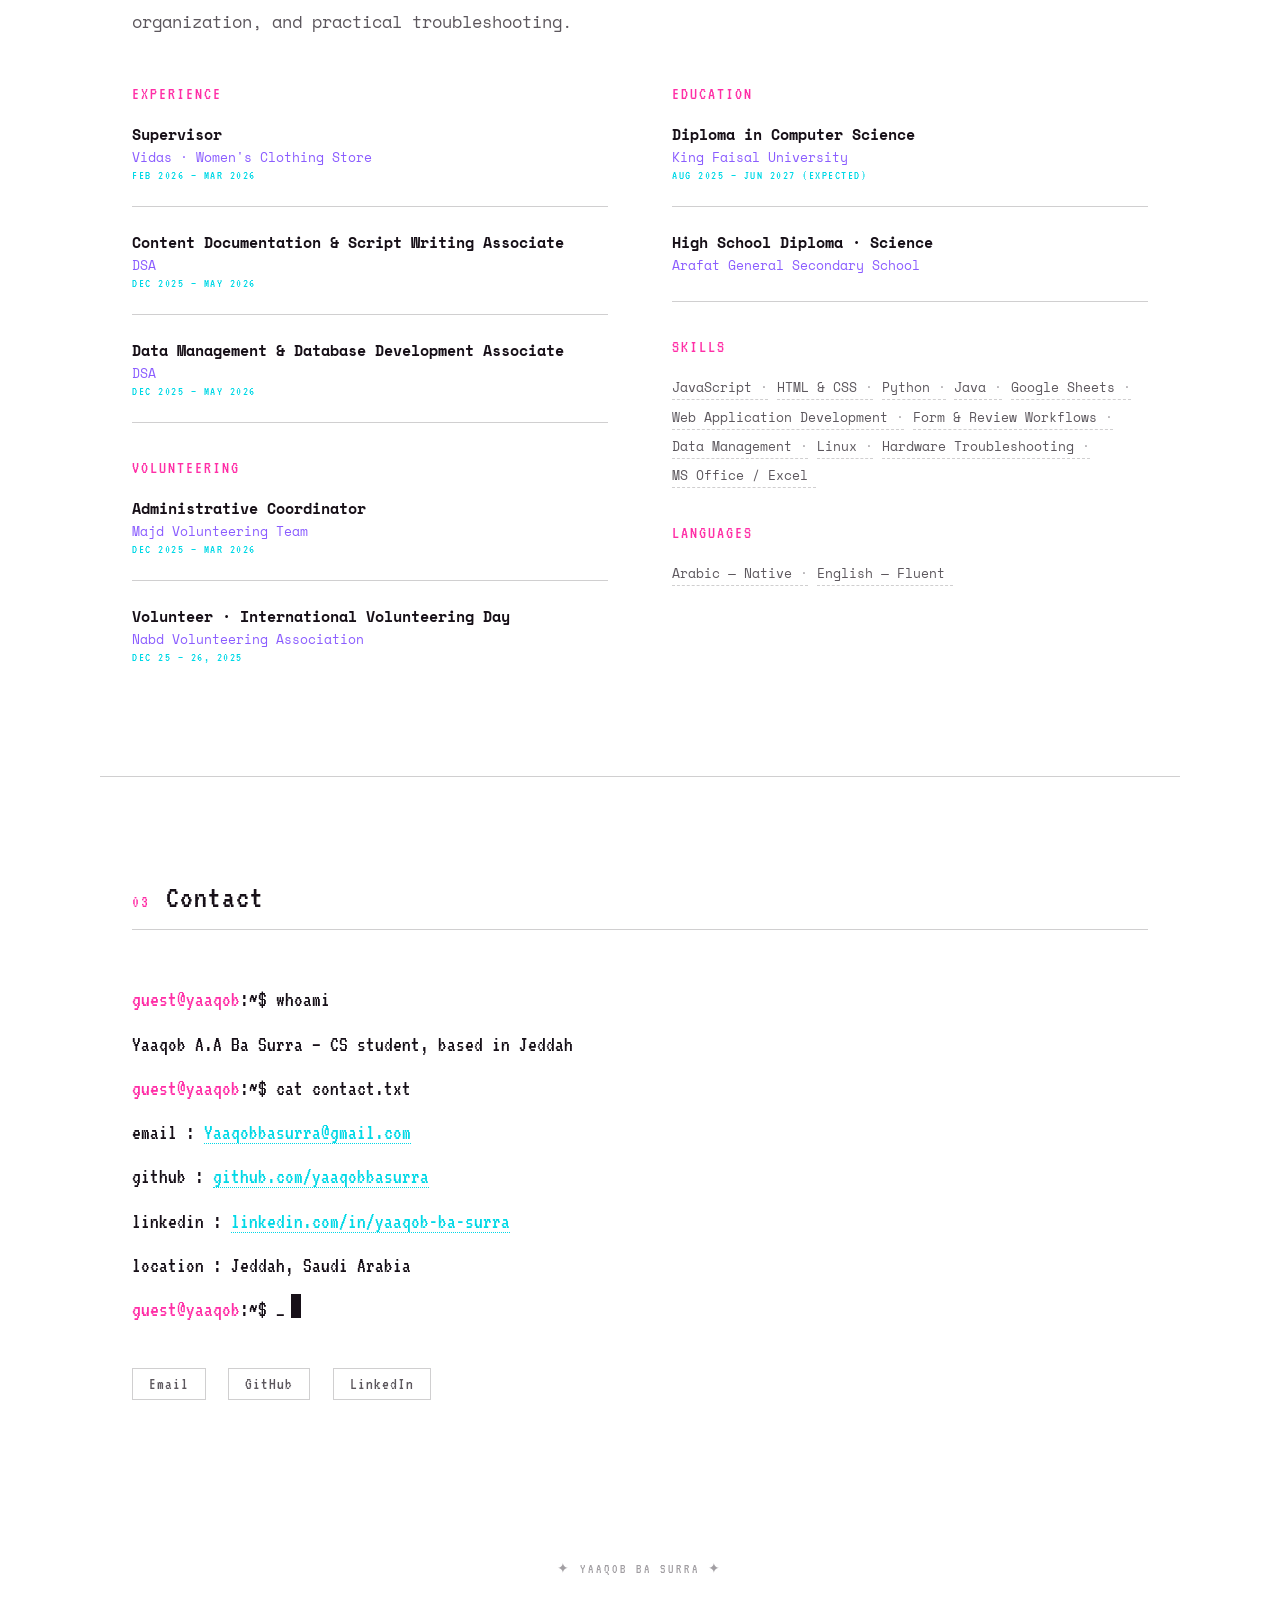
==== commit 523889dc: "Update index.html" ====
--- a/index.html
+++ b/index.html
@@ -6,7 +6,539 @@
 <title>Yaaqob Ba Surra</title>
 <link rel="preconnect" href="https://fonts.googleapis.com">
 <link href="https://fonts.googleapis.com/css2?family=VT323&family=Space+Mono:wght@400;700&family=Cairo:wght@400;600;800&display=swap" rel="stylesheet">
-<link rel="stylesheet" href="styles.css">
+<style>
+  :root{
+    --sky-a-day:#ffd7ec; --sky-b-day:#c9b6ff; --sky-c-day:#ffb199;
+    --sky-a-night:#040012; --sky-b-night:#2a0a4e; --sky-c-night:#7a2d64;
+    --pink:#ff2ea6; --cyan:#00d8e6; --purple:#8a5cff; --yellow:#ffd85e;
+    --ink:#171018; --paper:#f4efe6;
+    --grid-line: rgba(23,16,24,0.35);
+    --text: var(--ink);
+    --text-soft: rgba(23,16,24,.7);
+    --text-faint: rgba(23,16,24,.4);
+    --rule: rgba(23,16,24,.2);
+  }
+  body.night{
+    --text:#f4efe6;
+    --text-soft: rgba(244,239,230,.75);
+    --text-faint: rgba(244,239,230,.45);
+    --rule: rgba(244,239,230,.22);
+  }
+  *{margin:0;padding:0;box-sizing:border-box;}
+  html{scroll-behavior:smooth;}
+  body{
+    font-family:'Space Mono', monospace;
+    color:var(--text);
+    min-height:100vh;
+    overflow-x:hidden;
+    transition: color .5s ease;
+  }
+  html.lang-ar body{font-family:'Cairo', sans-serif;}
+
+  /* ============ BACKDROP ============ */
+  .sky{
+    position:fixed; inset:0; z-index:-3; overflow:hidden;
+    background:linear-gradient(180deg, var(--sky-a-day) 0%, var(--sky-b-day) 45%, var(--sky-c-day) 78%, var(--sky-c-day) 100%);
+    transition:background 1s ease;
+  }
+  body.night .sky{
+    background:linear-gradient(180deg, var(--sky-a-night) 0%, var(--sky-b-night) 55%, var(--sky-c-night) 100%);
+  }
+  .stars{position:absolute; inset:0; opacity:0; transition:opacity 1s ease;}
+  body.night .stars{opacity:1;}
+  .star{position:absolute; width:2px; height:2px; background:#fff; border-radius:50%; animation:twinkle 3s ease-in-out infinite;}
+  @keyframes twinkle{0%,100%{opacity:.2;}50%{opacity:1;}}
+
+  .sun{
+    position:absolute; top:14%; left:50%; transform:translateX(-50%);
+    width:200px; height:200px; border-radius:50%;
+    background:repeating-linear-gradient(0deg, var(--pink) 0 10px, var(--yellow) 10px 20px);
+    box-shadow:0 0 0 3px var(--ink);
+    transition:background 1s ease, box-shadow 1s ease;
+    animation:bob 9s ease-in-out infinite;
+  }
+  body.night .sun{
+    background:radial-gradient(circle at 35% 35%, #f4f0ff 0%, #cfc7ea 55%, #9b93c2 100%);
+    box-shadow:0 0 60px rgba(200,190,255,.7), 0 0 0 3px var(--ink);
+  }
+  @keyframes bob{ 0%,100%{transform:translateX(-50%) translateY(0);} 50%{transform:translateX(-50%) translateY(16px);} }
+
+  .cloud{position:absolute; border-radius:50%; opacity:.85;
+    background:#fff;
+    box-shadow: 40px 10px 0 -6px #fff, -40px 6px 0 -10px #fff, 0 18px 0 -2px #fff;
+    animation:drift linear infinite;
+    transition:opacity 1s ease;
+  }
+  body.night .cloud{opacity:.12;}
+  @keyframes drift{ from{transform:translateX(-10vw);} to{transform:translateX(110vw);} }
+
+  .floor{
+    position:absolute; left:0; right:0; bottom:0; height:38%;
+    background-image:
+      linear-gradient(var(--grid-line) 2px, transparent 2px),
+      linear-gradient(90deg, var(--grid-line) 2px, transparent 2px);
+    background-size:60px 40px;
+    background-color: rgba(255,255,255,0.12);
+    transform:perspective(300px) rotateX(60deg);
+    transform-origin:bottom;
+    animation:floorMove 6s linear infinite;
+  }
+  @keyframes floorMove{ from{background-position:0 0, 0 0;} to{background-position:0 40px, 60px 0;} }
+
+  /* ============ CRT ============ */
+  .crt{
+    position:fixed; inset:0; z-index:50; pointer-events:none;
+    background:repeating-linear-gradient(0deg, rgba(0,0,0,0.05) 0px, rgba(0,0,0,0.05) 1px, transparent 1px, transparent 3px);
+    mix-blend-mode:multiply;
+  }
+  .roll-band{
+    position:fixed; left:0; right:0; height:70px; z-index:55;
+    pointer-events:none;
+    background:linear-gradient(180deg, transparent 0%, rgba(255,255,255,.07) 40%, rgba(0,0,0,.06) 60%, transparent 100%);
+    mix-blend-mode:overlay;
+    animation:rollSweep 9s linear infinite;
+  }
+  @keyframes rollSweep{ 0%{ top:-90px; } 100%{ top:110vh; } }
+
+  .tv-burst{
+    position:fixed; inset:0; z-index:70; pointer-events:none; opacity:0;
+    background:
+      repeating-linear-gradient(0deg, rgba(255,255,255,.35) 0 2px, transparent 2px 4px),
+      repeating-linear-gradient(90deg, rgba(0,0,0,.35) 0 1px, transparent 1px 3px),
+      rgba(255,255,255,.05);
+    mix-blend-mode:overlay;
+  }
+  .tv-burst.go{ animation:tvBurst .22s steps(3,end); }
+  @keyframes tvBurst{
+    0%{ opacity:0; transform:translateY(-1px); }
+    20%{ opacity:.85; transform:translateY(2px); }
+    40%{ opacity:.15; transform:translateY(-2px); }
+    60%{ opacity:.7; transform:translateY(1px); }
+    100%{ opacity:0; transform:translateY(0); }
+  }
+
+  /* ============ NAV ============ */
+  .nav{
+    position:fixed; top:0; left:0; right:0; z-index:40;
+    display:flex; align-items:center; justify-content:space-between; gap:1rem;
+    background:rgba(244,239,230,.86);
+    backdrop-filter: blur(6px);
+    border-bottom:1px solid var(--rule);
+    padding:.7rem 1.4rem;
+    transition:background .5s ease, border-color .5s ease;
+  }
+  body.night .nav{ background:rgba(15,8,24,.82); }
+
+  .brand{font-family:'VT323', monospace; font-size:1.35rem; letter-spacing:2px; color:var(--text);}
+  html.lang-ar .brand{font-family:'Cairo',sans-serif; font-weight:800; font-size:1rem; letter-spacing:0;}
+
+  .nav-links{display:flex; gap:.2rem; flex-wrap:wrap;}
+  .nav-link{
+    font-family:'VT323', monospace; font-size:1.02rem; letter-spacing:1px;
+    background:transparent; border:0; color:var(--text-soft);
+    padding:.3rem .8rem; cursor:pointer; text-transform:uppercase;
+    position:relative;
+    transition:color .2s ease;
+  }
+  html.lang-ar .nav-link{font-family:'Cairo',sans-serif; font-size:.82rem; font-weight:700;}
+  .nav-link:hover{ color:var(--text); }
+  .nav-link.active{ color:var(--pink); }
+  .nav-link.active::after{
+    content:""; position:absolute; left:.8rem; right:.8rem; bottom:.05rem;
+    height:2px; background:var(--pink);
+  }
+
+  .nav-right{display:flex; gap:.4rem;}
+  .nav-right button{
+    font-family:'VT323', monospace; font-size:.95rem;
+    border:1px solid var(--rule); background:transparent; color:var(--text);
+    padding:.28rem .65rem; cursor:pointer;
+    transition:background .15s ease, color .15s ease;
+  }
+  html.lang-ar .nav-right button{font-family:'Cairo',sans-serif; font-size:.75rem;}
+  .nav-right button:hover{ background:var(--text); color:var(--paper); }
+
+  /* ============ SECTIONS ============ */
+  main{ position:relative; z-index:2; }
+  section{
+    padding: 6.5rem 2rem 4rem;
+    max-width: 1080px;
+    margin: 0 auto;
+    scroll-margin-top: 4rem;
+  }
+  section:first-of-type{ padding-top: 9rem; }
+  section:last-of-type{ padding-bottom: 8rem; }
+
+  /* hero */
+  #hero .kicker{
+    font-family:'VT323', monospace; font-size:1.1rem; letter-spacing:3px;
+    color:var(--pink); margin-bottom:1rem; text-transform:uppercase;
+  }
+  html.lang-ar #hero .kicker{font-family:'Cairo',sans-serif; font-weight:800; font-size:.85rem; letter-spacing:0;}
+
+  #hero h1{
+    font-family:'VT323', monospace;
+    font-size: clamp(3rem, 8vw, 6.5rem);
+    line-height:.95; letter-spacing:-1px;
+    font-weight:400;
+    margin-bottom:1.6rem;
+    color:var(--text);
+  }
+  html.lang-ar #hero h1{font-family:'Cairo',sans-serif; font-weight:800; letter-spacing:0; font-size:clamp(2rem,5vw,3.4rem);}
+
+  #hero .tagline{
+    font-size: clamp(1rem, 1.5vw, 1.25rem);
+    line-height:1.6;
+    max-width: 48ch;
+    color:var(--text-soft);
+    margin-bottom:2.4rem;
+  }
+
+  #hero .contact-line{
+    display:flex; gap:1.6rem; flex-wrap:wrap;
+    font-size:.9rem; color:var(--text-soft);
+  }
+  #hero .contact-line a{
+    color:inherit; text-decoration:none;
+    border-bottom:1px solid var(--rule); padding-bottom:1px;
+    transition:color .2s, border-color .2s;
+  }
+  #hero .contact-line a:hover{ color:var(--pink); border-color:var(--pink); }
+
+  /* section headings */
+  .section-head{
+    display:flex; align-items:baseline; gap:1rem; margin-bottom:3rem;
+    border-bottom:1px solid var(--rule);
+    padding-bottom:1rem;
+  }
+  .section-head .num{
+    font-family:'VT323', monospace; font-size:1.1rem; color:var(--pink);
+    letter-spacing:2px;
+  }
+  .section-head h2{
+    font-family:'VT323', monospace; font-size:2rem; font-weight:400;
+    letter-spacing:1px; color:var(--text);
+  }
+  html.lang-ar .section-head h2{font-family:'Cairo',sans-serif; font-weight:800; font-size:1.4rem; letter-spacing:0;}
+
+  /* ============ PROJECTS — the main event ============ */
+  .project{
+    display:grid;
+    grid-template-columns: 1.15fr 1fr;
+    gap: 3rem;
+    padding: 3.5rem 0;
+    border-bottom:1px solid var(--rule);
+    align-items: center;
+  }
+  .project:last-child{ border-bottom:0; }
+  .project:nth-child(even){ direction:rtl; }
+  .project:nth-child(even) > *{ direction:ltr; }
+  html.lang-ar .project:nth-child(even){ direction:ltr; }
+  html.lang-ar .project:nth-child(even) > *{ direction:rtl; }
+
+  .project .p-text h3{
+    font-family:'VT323', monospace;
+    font-size: clamp(1.9rem, 3.8vw, 3rem);
+    line-height:1.05; font-weight:400;
+    margin-bottom:.5rem; letter-spacing:.5px;
+    color:var(--text);
+  }
+  html.lang-ar .project .p-text h3{font-family:'Cairo',sans-serif; font-weight:800; font-size:clamp(1.4rem,2.6vw,1.9rem); letter-spacing:0;}
+
+  .project .p-meta{
+    font-family:'VT323', monospace;
+    font-size:1rem; letter-spacing:2px;
+    color:var(--purple); margin-bottom:1.5rem; text-transform:uppercase;
+  }
+  html.lang-ar .project .p-meta{font-family:'Cairo',sans-serif; font-size:.8rem; letter-spacing:0; font-weight:700;}
+
+  .project .p-text p{
+    font-size:1rem; line-height:1.9;
+    color:var(--text-soft); margin-bottom:1.1rem;
+    max-width: 54ch;
+  }
+  .project .p-text p:last-of-type{ margin-bottom:0; }
+
+  .project .p-tags{
+    display:flex; flex-wrap:wrap; gap:.45rem;
+    margin-top:1.8rem;
+  }
+  .project .p-tags span{
+    font-family:'VT323', monospace;
+    font-size:.82rem; letter-spacing:1px;
+    color:var(--text-soft);
+    border:1px solid var(--rule);
+    padding:.2rem .75rem;
+    text-transform:uppercase;
+  }
+  html.lang-ar .project .p-tags span{font-family:'Cairo',sans-serif; font-size:.72rem; font-weight:700; letter-spacing:0;}
+
+  .project .p-vis{
+    display:flex; align-items:center; justify-content:center;
+    min-height:300px;
+    position:relative;
+  }
+
+  /* receipt visual */
+  .prcpt{
+    background:#fff; color:#171018;
+    padding:1.1rem 1.2rem;
+    width:100%; max-width:260px;
+    font-family:'Cairo',sans-serif;
+    font-size:.85rem;
+    direction:rtl; text-align:right;
+    box-shadow: 0 22px 45px rgba(0,0,0,.18), 0 4px 12px rgba(0,0,0,.1);
+    animation:printOut 6.5s ease-in-out infinite;
+    border:1.5px dashed #171018;
+  }
+  body.night .prcpt{ box-shadow: 0 22px 60px rgba(0,0,0,.7), 0 0 30px rgba(138,92,255,.25); }
+  .prcpt .t{ text-align:center; font-weight:800; border-bottom:1px dashed #171018; padding-bottom:.4rem; margin-bottom:.55rem; letter-spacing:1px; }
+  .prcpt .r{ display:flex; justify-content:space-between; padding:.18rem 0; }
+  .prcpt .tot{ border-top:1px dashed #171018; margin-top:.55rem; padding-top:.45rem; font-weight:800; }
+  .prcpt small{ display:block; text-align:center; margin-top:.55rem; color:#999; font-size:.65rem; letter-spacing:1px; }
+  @keyframes printOut{
+    0%{ transform:translateY(50px) rotate(-1deg); opacity:0; clip-path:inset(0 0 100% 0); }
+    22%,78%{ transform:translateY(0) rotate(0); opacity:1; clip-path:inset(0 0 0 0); }
+    100%{ transform:translateY(0) rotate(0); opacity:0; clip-path:inset(0 0 100% 0); }
+  }
+
+  /* terminal visual */
+  .pterm{
+    background:#0c0812; color:#d8f5d0;
+    font-family:'VT323', monospace; font-size:1.25rem; line-height:1.65;
+    padding:1.1rem 1.3rem;
+    width:100%; max-width:400px;
+    direction:ltr; text-align:left;
+    box-shadow: 0 22px 55px rgba(0,0,0,.35), 0 0 40px rgba(0,216,230,.12);
+    border:1px solid rgba(216,245,208,.2);
+  }
+  body.night .pterm{ box-shadow: 0 22px 65px rgba(0,0,0,.7), 0 0 50px rgba(0,216,230,.2); }
+  .pterm .bar{
+    display:flex; gap:.35rem; margin-bottom:.75rem; padding-bottom:.55rem;
+    border-bottom:1px solid rgba(216,245,208,.15);
+  }
+  .pterm .bar i{
+    width:9px; height:9px; border-radius:50%;
+    background:rgba(216,245,208,.3); display:inline-block;
+  }
+  .pterm .bar i:nth-child(1){ background:#ff8fa3; }
+  .pterm .bar i:nth-child(2){ background:#ffd85e; }
+  .pterm .bar i:nth-child(3){ background:#7be28b; }
+  .pterm .y{ color:#ffd85e; } .pterm .r{ color:#ff8fa3; } .pterm .g{ color:#7be28b; } .pterm .c{ color:#00d8e6; }
+  .pterm .l{ display:block; overflow:hidden; white-space:nowrap; width:0; animation:typeLine 10s steps(28,end) infinite; }
+  .pterm .l:nth-child(2){ animation-delay:.7s; }
+  .pterm .l:nth-child(3){ animation-delay:1.4s; }
+  .pterm .l:nth-child(4){ animation-delay:2.1s; }
+  .pterm .l:nth-child(5){ animation-delay:2.8s; }
+  .pterm .l:nth-child(6){ animation-delay:3.5s; }
+  .pterm .l:nth-child(7){ animation-delay:4.2s; }
+  .pterm .l:nth-child(8){ animation-delay:4.9s; }
+  @keyframes typeLine{
+    0%{ width:0; }
+    5%, 85%{ width:100%; }
+    92%, 100%{ width:0; }
+  }
+
+
+  /* application workflow visual */
+  .appflow{
+    width:100%; max-width:390px;
+    background:rgba(244,239,230,.94);
+    color:#171018;
+    border:1px solid rgba(23,16,24,.25);
+    box-shadow:0 22px 55px rgba(0,0,0,.2), 10px 10px 0 rgba(0,216,230,.18);
+    padding:1rem 1.05rem 1.15rem;
+    font-family:'Space Mono', monospace;
+    animation:appFloat 6s ease-in-out infinite;
+  }
+  body.night .appflow{
+    background:rgba(20,13,31,.96);
+    color:#f4efe6;
+    border-color:rgba(244,239,230,.22);
+    box-shadow:0 22px 65px rgba(0,0,0,.65), 10px 10px 0 rgba(0,216,230,.15);
+  }
+  .appflow .appbar{
+    display:flex; align-items:center; gap:.35rem;
+    padding-bottom:.75rem; margin-bottom:.9rem;
+    border-bottom:1px solid currentColor;
+    opacity:.82;
+  }
+  .appflow .appbar i{
+    display:inline-block; width:9px; height:9px; border-radius:50%;
+    background:#ff8fa3;
+  }
+  .appflow .appbar i:nth-child(2){background:#ffd85e;}
+  .appflow .appbar i:nth-child(3){background:#7be28b;}
+  .appflow .appbar span{
+    margin-left:auto; font-size:.62rem; letter-spacing:1px;
+  }
+  .appflow .app-title{
+    color:#8a5cff; font-size:.76rem; font-weight:700;
+    letter-spacing:1.1px; margin-bottom:.9rem;
+  }
+  .appflow .app-row{
+    display:flex; justify-content:space-between; align-items:center;
+    gap:1rem; padding:.55rem 0;
+    border-bottom:1px dashed rgba(23,16,24,.22);
+    font-size:.7rem;
+  }
+  body.night .appflow .app-row{border-bottom-color:rgba(244,239,230,.22);}
+  .appflow .app-row:last-of-type{border-bottom:0;}
+  .appflow .label{opacity:.62;}
+  .appflow .value{font-weight:700; text-align:right;}
+  .appflow .status{
+    display:inline-block;
+    color:#146c3b; background:rgba(123,226,139,.2);
+    border:1px solid rgba(20,108,59,.32);
+    padding:.18rem .42rem;
+    font-size:.62rem; font-weight:700; text-transform:uppercase;
+  }
+  body.night .appflow .status{
+    color:#aaf0b6; border-color:rgba(170,240,182,.4);
+  }
+  .appflow .app-actions{display:flex; gap:.5rem; margin-top:1rem;}
+  .appflow .app-actions span{
+    flex:1; text-align:center; padding:.45rem .3rem;
+    border:1px solid currentColor; font-size:.64rem;
+    font-weight:700; letter-spacing:.4px;
+  }
+  .appflow .app-actions span:first-child{background:#171018; color:#f4efe6;}
+  body.night .appflow .app-actions span:first-child{background:#f4efe6; color:#171018;}
+  @keyframes appFloat{
+    0%,100%{transform:translateY(0) rotate(.7deg);}
+    50%{transform:translateY(-10px) rotate(-.7deg);}
+  }
+
+  /* ============ ABOUT — lighter, supporting only ============ */
+  .about-intro{
+    font-size:1.05rem; line-height:1.85;
+    color:var(--text-soft);
+    max-width: 62ch;
+    margin-bottom: 3rem;
+  }
+
+  .about-grid{
+    display:grid;
+    grid-template-columns: repeat(2, 1fr);
+    gap: 2.5rem 4rem;
+  }
+  .about-col h4{
+    font-family:'VT323', monospace;
+    font-size:1.1rem; letter-spacing:2px;
+    color:var(--pink); text-transform:uppercase;
+    margin-bottom:1.3rem;
+    font-weight:400;
+  }
+  html.lang-ar .about-col h4{font-family:'Cairo',sans-serif; font-weight:800; font-size:.85rem; letter-spacing:0;}
+
+  .entry{
+    margin-bottom:1.5rem;
+    padding-bottom:1.5rem;
+    border-bottom:1px solid var(--rule);
+  }
+  .entry:last-child{ border-bottom:0; padding-bottom:0; margin-bottom:0; }
+
+  .entry .e-role{
+    font-size:.95rem; font-weight:700;
+    color:var(--text);
+    margin-bottom:.1rem;
+  }
+  html.lang-ar .entry .e-role{font-weight:800;}
+  .entry .e-org{
+    font-size:.82rem; color:var(--purple);
+    margin-bottom:.15rem;
+  }
+  .entry .e-date{
+    font-family:'VT323', monospace;
+    font-size:.8rem; letter-spacing:1.5px;
+    color:var(--cyan); text-transform:uppercase;
+  }
+  html.lang-ar .entry .e-date{font-family:'Cairo',sans-serif; font-size:.7rem; letter-spacing:0;}
+
+  .tag-cloud{
+    display:flex; flex-wrap:wrap; gap:.35rem .55rem;
+    margin-top:.4rem;
+  }
+  .tag-cloud span{
+    font-size:.8rem;
+    color:var(--text-soft);
+    padding:.12rem 0;
+    border-bottom:1px dashed var(--rule);
+  }
+  .tag-cloud span::after{ content:"·"; margin-inline-start:.5rem; color:var(--text-faint); }
+  .tag-cloud span:last-child::after{ content:""; }
+
+  /* ============ CONTACT ============ */
+  #contact{
+    border-top:1px solid var(--rule);
+    margin-top:3rem;
+  }
+  .terminal{
+    font-family:'VT323', monospace;
+    font-size:1.35rem; line-height:2.05;
+    color:var(--text);
+    max-width: 720px;
+  }
+  html.lang-ar .terminal{font-family:'Cairo',sans-serif; font-size:1rem; line-height:2;}
+  .terminal .prompt{ color:var(--pink); }
+  .terminal a{ color:var(--cyan); text-decoration:none; border-bottom:1px dotted var(--cyan); }
+  .terminal a:hover{ color:var(--pink); border-color:var(--pink); }
+  .cursor{
+    display:inline-block; width:10px; height:1.1em;
+    background:currentColor;
+    animation:blink 1s steps(1) infinite;
+    vertical-align:-2px; margin-inline-start:6px;
+  }
+  @keyframes blink{ 50%{opacity:0;} }
+
+  footer{
+    position:relative; z-index:2;
+    text-align:center;
+    font-family:'VT323', monospace;
+    font-size:.85rem; letter-spacing:3px;
+    color:var(--text-faint);
+    padding:2rem 1rem 3rem;
+    text-transform:uppercase;
+  }
+  html.lang-ar footer{font-family:'Cairo',sans-serif; font-size:.72rem; letter-spacing:0;}
+
+  /* social row under contact */
+  .social-row{
+    display:flex; gap:1.4rem; flex-wrap:wrap;
+    margin-top:2.2rem;
+  }
+  .social-row a{
+    font-family:'VT323', monospace;
+    font-size:1.05rem; letter-spacing:1px;
+    color:var(--text-soft);
+    text-decoration:none;
+    border:1px solid var(--rule);
+    padding:.45rem 1rem;
+    transition: color .2s, border-color .2s, background .2s;
+  }
+  html.lang-ar .social-row a{font-family:'Cairo',sans-serif; font-size:.85rem; font-weight:700; letter-spacing:0;}
+  .social-row a:hover{
+    color:var(--pink);
+    border-color:var(--pink);
+  }
+
+  @media (max-width: 820px){
+    section{ padding:5rem 1.4rem 3rem; }
+    section:first-of-type{ padding-top:7.5rem; }
+    .project{ grid-template-columns:1fr; gap:2rem; }
+    .project:nth-child(even){ direction:ltr; }
+    .project .p-vis{ min-height:220px; }
+    .about-grid{ grid-template-columns:1fr; gap:2rem; }
+    .nav{ padding:.6rem 1rem; }
+    .nav-links{ order:3; width:100%; justify-content:flex-start; overflow-x:auto; }
+    .nav-link{ padding:.3rem .6rem; font-size:.9rem; }
+  }
+
+  @media (prefers-reduced-motion:reduce){
+    *{ animation-duration:0s!important; animation-iteration-count:1!important; transition-duration:.01s!important; }
+    .pterm .l{ width:100%; }
+  }
+</style>
 </head>
 <body>
 
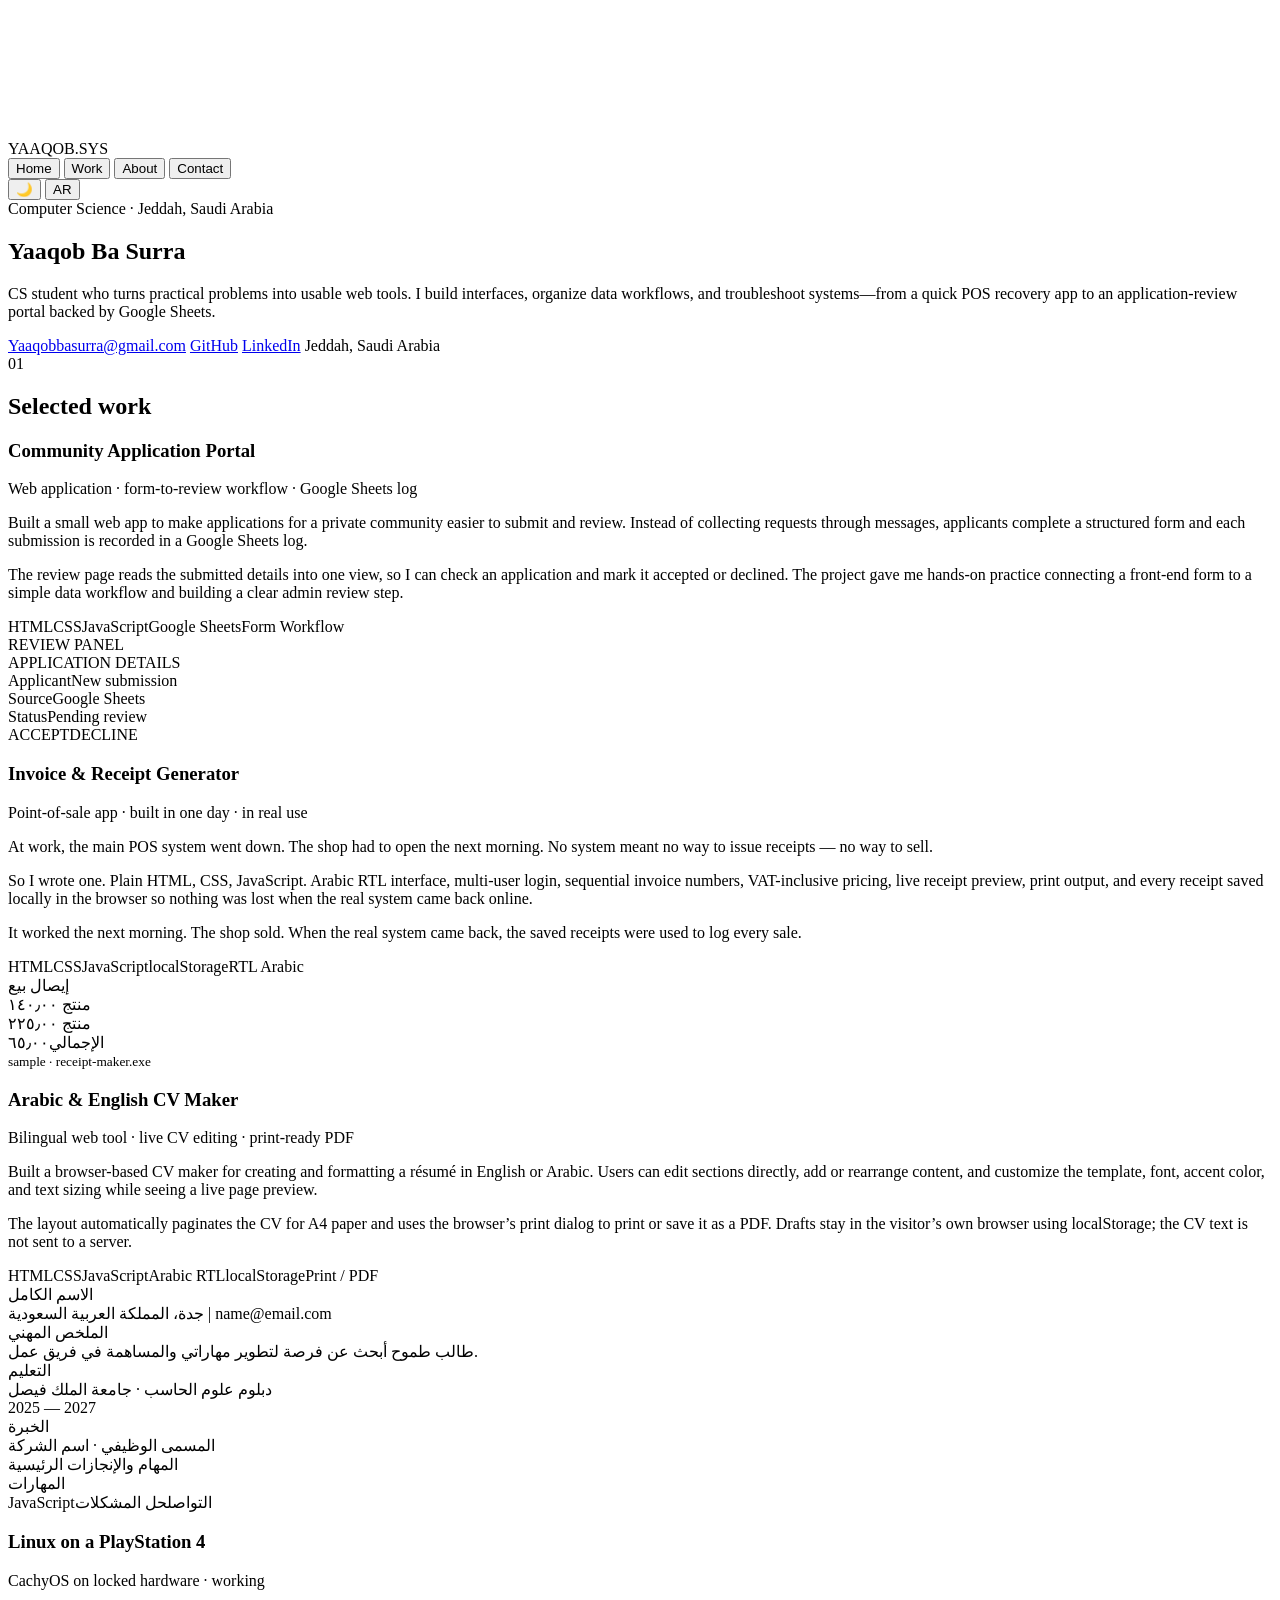
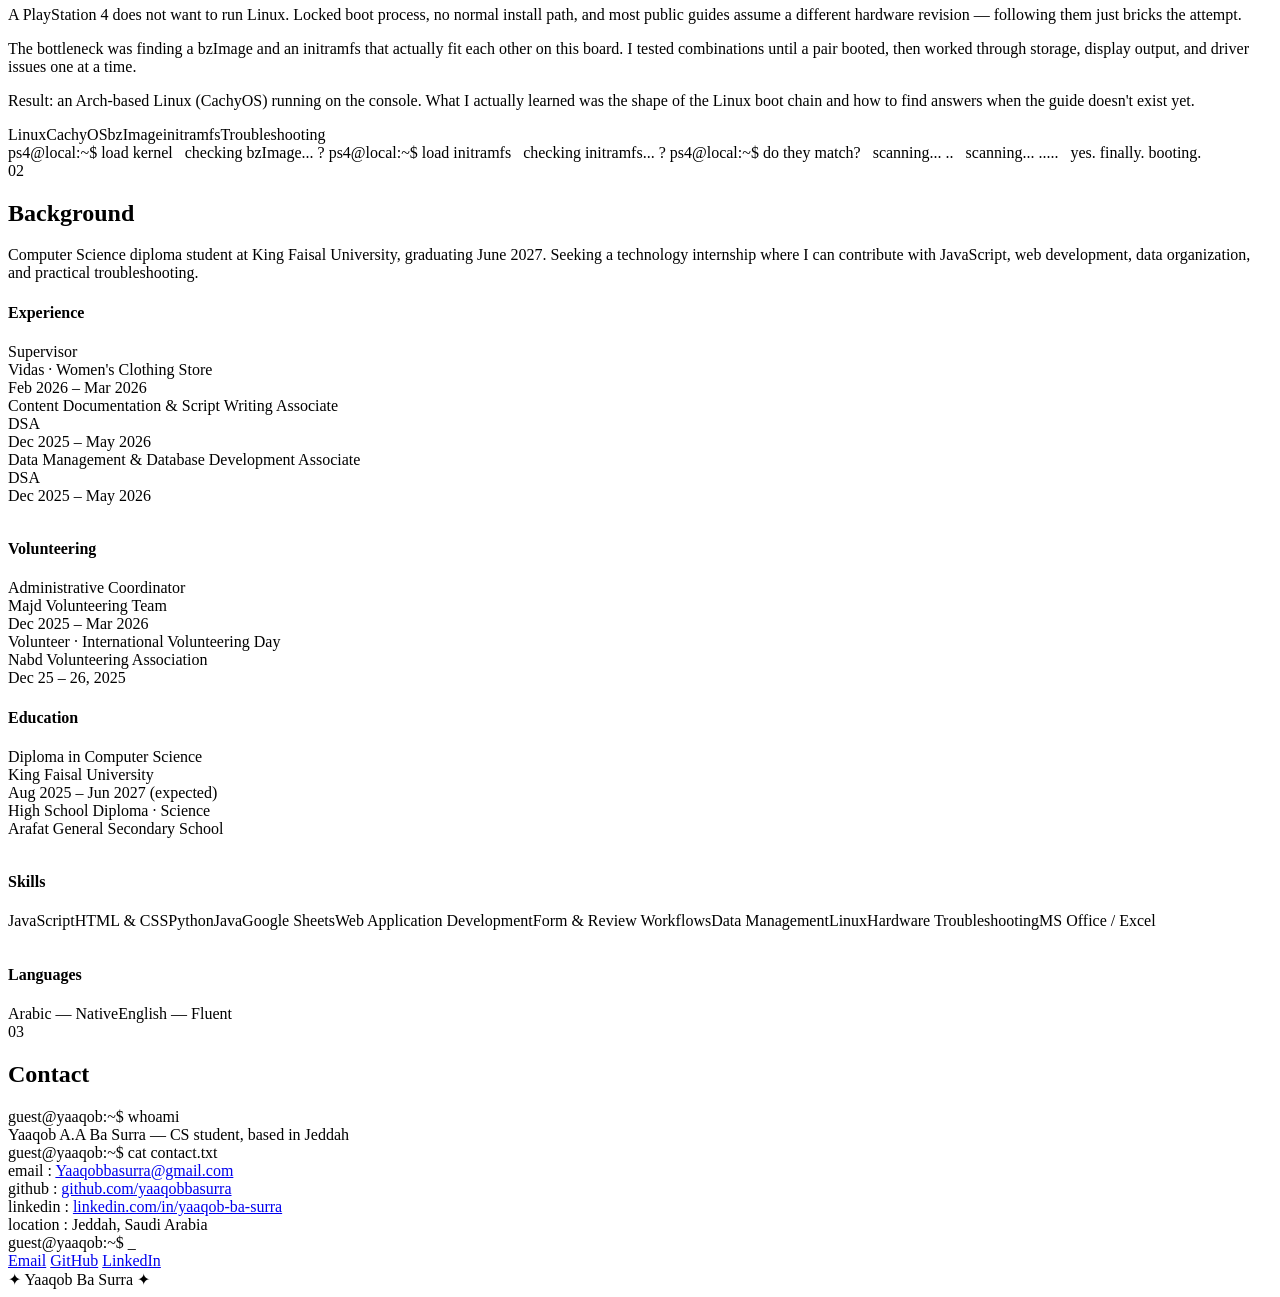
==== commit bcac497e: "Update index.html" ====
--- a/index.html
+++ b/index.html
@@ -6,539 +6,7 @@
 <title>Yaaqob Ba Surra</title>
 <link rel="preconnect" href="https://fonts.googleapis.com">
 <link href="https://fonts.googleapis.com/css2?family=VT323&family=Space+Mono:wght@400;700&family=Cairo:wght@400;600;800&display=swap" rel="stylesheet">
-<style>
-  :root{
-    --sky-a-day:#ffd7ec; --sky-b-day:#c9b6ff; --sky-c-day:#ffb199;
-    --sky-a-night:#040012; --sky-b-night:#2a0a4e; --sky-c-night:#7a2d64;
-    --pink:#ff2ea6; --cyan:#00d8e6; --purple:#8a5cff; --yellow:#ffd85e;
-    --ink:#171018; --paper:#f4efe6;
-    --grid-line: rgba(23,16,24,0.35);
-    --text: var(--ink);
-    --text-soft: rgba(23,16,24,.7);
-    --text-faint: rgba(23,16,24,.4);
-    --rule: rgba(23,16,24,.2);
-  }
-  body.night{
-    --text:#f4efe6;
-    --text-soft: rgba(244,239,230,.75);
-    --text-faint: rgba(244,239,230,.45);
-    --rule: rgba(244,239,230,.22);
-  }
-  *{margin:0;padding:0;box-sizing:border-box;}
-  html{scroll-behavior:smooth;}
-  body{
-    font-family:'Space Mono', monospace;
-    color:var(--text);
-    min-height:100vh;
-    overflow-x:hidden;
-    transition: color .5s ease;
-  }
-  html.lang-ar body{font-family:'Cairo', sans-serif;}
-
-  /* ============ BACKDROP ============ */
-  .sky{
-    position:fixed; inset:0; z-index:-3; overflow:hidden;
-    background:linear-gradient(180deg, var(--sky-a-day) 0%, var(--sky-b-day) 45%, var(--sky-c-day) 78%, var(--sky-c-day) 100%);
-    transition:background 1s ease;
-  }
-  body.night .sky{
-    background:linear-gradient(180deg, var(--sky-a-night) 0%, var(--sky-b-night) 55%, var(--sky-c-night) 100%);
-  }
-  .stars{position:absolute; inset:0; opacity:0; transition:opacity 1s ease;}
-  body.night .stars{opacity:1;}
-  .star{position:absolute; width:2px; height:2px; background:#fff; border-radius:50%; animation:twinkle 3s ease-in-out infinite;}
-  @keyframes twinkle{0%,100%{opacity:.2;}50%{opacity:1;}}
-
-  .sun{
-    position:absolute; top:14%; left:50%; transform:translateX(-50%);
-    width:200px; height:200px; border-radius:50%;
-    background:repeating-linear-gradient(0deg, var(--pink) 0 10px, var(--yellow) 10px 20px);
-    box-shadow:0 0 0 3px var(--ink);
-    transition:background 1s ease, box-shadow 1s ease;
-    animation:bob 9s ease-in-out infinite;
-  }
-  body.night .sun{
-    background:radial-gradient(circle at 35% 35%, #f4f0ff 0%, #cfc7ea 55%, #9b93c2 100%);
-    box-shadow:0 0 60px rgba(200,190,255,.7), 0 0 0 3px var(--ink);
-  }
-  @keyframes bob{ 0%,100%{transform:translateX(-50%) translateY(0);} 50%{transform:translateX(-50%) translateY(16px);} }
-
-  .cloud{position:absolute; border-radius:50%; opacity:.85;
-    background:#fff;
-    box-shadow: 40px 10px 0 -6px #fff, -40px 6px 0 -10px #fff, 0 18px 0 -2px #fff;
-    animation:drift linear infinite;
-    transition:opacity 1s ease;
-  }
-  body.night .cloud{opacity:.12;}
-  @keyframes drift{ from{transform:translateX(-10vw);} to{transform:translateX(110vw);} }
-
-  .floor{
-    position:absolute; left:0; right:0; bottom:0; height:38%;
-    background-image:
-      linear-gradient(var(--grid-line) 2px, transparent 2px),
-      linear-gradient(90deg, var(--grid-line) 2px, transparent 2px);
-    background-size:60px 40px;
-    background-color: rgba(255,255,255,0.12);
-    transform:perspective(300px) rotateX(60deg);
-    transform-origin:bottom;
-    animation:floorMove 6s linear infinite;
-  }
-  @keyframes floorMove{ from{background-position:0 0, 0 0;} to{background-position:0 40px, 60px 0;} }
-
-  /* ============ CRT ============ */
-  .crt{
-    position:fixed; inset:0; z-index:50; pointer-events:none;
-    background:repeating-linear-gradient(0deg, rgba(0,0,0,0.05) 0px, rgba(0,0,0,0.05) 1px, transparent 1px, transparent 3px);
-    mix-blend-mode:multiply;
-  }
-  .roll-band{
-    position:fixed; left:0; right:0; height:70px; z-index:55;
-    pointer-events:none;
-    background:linear-gradient(180deg, transparent 0%, rgba(255,255,255,.07) 40%, rgba(0,0,0,.06) 60%, transparent 100%);
-    mix-blend-mode:overlay;
-    animation:rollSweep 9s linear infinite;
-  }
-  @keyframes rollSweep{ 0%{ top:-90px; } 100%{ top:110vh; } }
-
-  .tv-burst{
-    position:fixed; inset:0; z-index:70; pointer-events:none; opacity:0;
-    background:
-      repeating-linear-gradient(0deg, rgba(255,255,255,.35) 0 2px, transparent 2px 4px),
-      repeating-linear-gradient(90deg, rgba(0,0,0,.35) 0 1px, transparent 1px 3px),
-      rgba(255,255,255,.05);
-    mix-blend-mode:overlay;
-  }
-  .tv-burst.go{ animation:tvBurst .22s steps(3,end); }
-  @keyframes tvBurst{
-    0%{ opacity:0; transform:translateY(-1px); }
-    20%{ opacity:.85; transform:translateY(2px); }
-    40%{ opacity:.15; transform:translateY(-2px); }
-    60%{ opacity:.7; transform:translateY(1px); }
-    100%{ opacity:0; transform:translateY(0); }
-  }
-
-  /* ============ NAV ============ */
-  .nav{
-    position:fixed; top:0; left:0; right:0; z-index:40;
-    display:flex; align-items:center; justify-content:space-between; gap:1rem;
-    background:rgba(244,239,230,.86);
-    backdrop-filter: blur(6px);
-    border-bottom:1px solid var(--rule);
-    padding:.7rem 1.4rem;
-    transition:background .5s ease, border-color .5s ease;
-  }
-  body.night .nav{ background:rgba(15,8,24,.82); }
-
-  .brand{font-family:'VT323', monospace; font-size:1.35rem; letter-spacing:2px; color:var(--text);}
-  html.lang-ar .brand{font-family:'Cairo',sans-serif; font-weight:800; font-size:1rem; letter-spacing:0;}
-
-  .nav-links{display:flex; gap:.2rem; flex-wrap:wrap;}
-  .nav-link{
-    font-family:'VT323', monospace; font-size:1.02rem; letter-spacing:1px;
-    background:transparent; border:0; color:var(--text-soft);
-    padding:.3rem .8rem; cursor:pointer; text-transform:uppercase;
-    position:relative;
-    transition:color .2s ease;
-  }
-  html.lang-ar .nav-link{font-family:'Cairo',sans-serif; font-size:.82rem; font-weight:700;}
-  .nav-link:hover{ color:var(--text); }
-  .nav-link.active{ color:var(--pink); }
-  .nav-link.active::after{
-    content:""; position:absolute; left:.8rem; right:.8rem; bottom:.05rem;
-    height:2px; background:var(--pink);
-  }
-
-  .nav-right{display:flex; gap:.4rem;}
-  .nav-right button{
-    font-family:'VT323', monospace; font-size:.95rem;
-    border:1px solid var(--rule); background:transparent; color:var(--text);
-    padding:.28rem .65rem; cursor:pointer;
-    transition:background .15s ease, color .15s ease;
-  }
-  html.lang-ar .nav-right button{font-family:'Cairo',sans-serif; font-size:.75rem;}
-  .nav-right button:hover{ background:var(--text); color:var(--paper); }
-
-  /* ============ SECTIONS ============ */
-  main{ position:relative; z-index:2; }
-  section{
-    padding: 6.5rem 2rem 4rem;
-    max-width: 1080px;
-    margin: 0 auto;
-    scroll-margin-top: 4rem;
-  }
-  section:first-of-type{ padding-top: 9rem; }
-  section:last-of-type{ padding-bottom: 8rem; }
-
-  /* hero */
-  #hero .kicker{
-    font-family:'VT323', monospace; font-size:1.1rem; letter-spacing:3px;
-    color:var(--pink); margin-bottom:1rem; text-transform:uppercase;
-  }
-  html.lang-ar #hero .kicker{font-family:'Cairo',sans-serif; font-weight:800; font-size:.85rem; letter-spacing:0;}
-
-  #hero h1{
-    font-family:'VT323', monospace;
-    font-size: clamp(3rem, 8vw, 6.5rem);
-    line-height:.95; letter-spacing:-1px;
-    font-weight:400;
-    margin-bottom:1.6rem;
-    color:var(--text);
-  }
-  html.lang-ar #hero h1{font-family:'Cairo',sans-serif; font-weight:800; letter-spacing:0; font-size:clamp(2rem,5vw,3.4rem);}
-
-  #hero .tagline{
-    font-size: clamp(1rem, 1.5vw, 1.25rem);
-    line-height:1.6;
-    max-width: 48ch;
-    color:var(--text-soft);
-    margin-bottom:2.4rem;
-  }
-
-  #hero .contact-line{
-    display:flex; gap:1.6rem; flex-wrap:wrap;
-    font-size:.9rem; color:var(--text-soft);
-  }
-  #hero .contact-line a{
-    color:inherit; text-decoration:none;
-    border-bottom:1px solid var(--rule); padding-bottom:1px;
-    transition:color .2s, border-color .2s;
-  }
-  #hero .contact-line a:hover{ color:var(--pink); border-color:var(--pink); }
-
-  /* section headings */
-  .section-head{
-    display:flex; align-items:baseline; gap:1rem; margin-bottom:3rem;
-    border-bottom:1px solid var(--rule);
-    padding-bottom:1rem;
-  }
-  .section-head .num{
-    font-family:'VT323', monospace; font-size:1.1rem; color:var(--pink);
-    letter-spacing:2px;
-  }
-  .section-head h2{
-    font-family:'VT323', monospace; font-size:2rem; font-weight:400;
-    letter-spacing:1px; color:var(--text);
-  }
-  html.lang-ar .section-head h2{font-family:'Cairo',sans-serif; font-weight:800; font-size:1.4rem; letter-spacing:0;}
-
-  /* ============ PROJECTS — the main event ============ */
-  .project{
-    display:grid;
-    grid-template-columns: 1.15fr 1fr;
-    gap: 3rem;
-    padding: 3.5rem 0;
-    border-bottom:1px solid var(--rule);
-    align-items: center;
-  }
-  .project:last-child{ border-bottom:0; }
-  .project:nth-child(even){ direction:rtl; }
-  .project:nth-child(even) > *{ direction:ltr; }
-  html.lang-ar .project:nth-child(even){ direction:ltr; }
-  html.lang-ar .project:nth-child(even) > *{ direction:rtl; }
-
-  .project .p-text h3{
-    font-family:'VT323', monospace;
-    font-size: clamp(1.9rem, 3.8vw, 3rem);
-    line-height:1.05; font-weight:400;
-    margin-bottom:.5rem; letter-spacing:.5px;
-    color:var(--text);
-  }
-  html.lang-ar .project .p-text h3{font-family:'Cairo',sans-serif; font-weight:800; font-size:clamp(1.4rem,2.6vw,1.9rem); letter-spacing:0;}
-
-  .project .p-meta{
-    font-family:'VT323', monospace;
-    font-size:1rem; letter-spacing:2px;
-    color:var(--purple); margin-bottom:1.5rem; text-transform:uppercase;
-  }
-  html.lang-ar .project .p-meta{font-family:'Cairo',sans-serif; font-size:.8rem; letter-spacing:0; font-weight:700;}
-
-  .project .p-text p{
-    font-size:1rem; line-height:1.9;
-    color:var(--text-soft); margin-bottom:1.1rem;
-    max-width: 54ch;
-  }
-  .project .p-text p:last-of-type{ margin-bottom:0; }
-
-  .project .p-tags{
-    display:flex; flex-wrap:wrap; gap:.45rem;
-    margin-top:1.8rem;
-  }
-  .project .p-tags span{
-    font-family:'VT323', monospace;
-    font-size:.82rem; letter-spacing:1px;
-    color:var(--text-soft);
-    border:1px solid var(--rule);
-    padding:.2rem .75rem;
-    text-transform:uppercase;
-  }
-  html.lang-ar .project .p-tags span{font-family:'Cairo',sans-serif; font-size:.72rem; font-weight:700; letter-spacing:0;}
-
-  .project .p-vis{
-    display:flex; align-items:center; justify-content:center;
-    min-height:300px;
-    position:relative;
-  }
-
-  /* receipt visual */
-  .prcpt{
-    background:#fff; color:#171018;
-    padding:1.1rem 1.2rem;
-    width:100%; max-width:260px;
-    font-family:'Cairo',sans-serif;
-    font-size:.85rem;
-    direction:rtl; text-align:right;
-    box-shadow: 0 22px 45px rgba(0,0,0,.18), 0 4px 12px rgba(0,0,0,.1);
-    animation:printOut 6.5s ease-in-out infinite;
-    border:1.5px dashed #171018;
-  }
-  body.night .prcpt{ box-shadow: 0 22px 60px rgba(0,0,0,.7), 0 0 30px rgba(138,92,255,.25); }
-  .prcpt .t{ text-align:center; font-weight:800; border-bottom:1px dashed #171018; padding-bottom:.4rem; margin-bottom:.55rem; letter-spacing:1px; }
-  .prcpt .r{ display:flex; justify-content:space-between; padding:.18rem 0; }
-  .prcpt .tot{ border-top:1px dashed #171018; margin-top:.55rem; padding-top:.45rem; font-weight:800; }
-  .prcpt small{ display:block; text-align:center; margin-top:.55rem; color:#999; font-size:.65rem; letter-spacing:1px; }
-  @keyframes printOut{
-    0%{ transform:translateY(50px) rotate(-1deg); opacity:0; clip-path:inset(0 0 100% 0); }
-    22%,78%{ transform:translateY(0) rotate(0); opacity:1; clip-path:inset(0 0 0 0); }
-    100%{ transform:translateY(0) rotate(0); opacity:0; clip-path:inset(0 0 100% 0); }
-  }
-
-  /* terminal visual */
-  .pterm{
-    background:#0c0812; color:#d8f5d0;
-    font-family:'VT323', monospace; font-size:1.25rem; line-height:1.65;
-    padding:1.1rem 1.3rem;
-    width:100%; max-width:400px;
-    direction:ltr; text-align:left;
-    box-shadow: 0 22px 55px rgba(0,0,0,.35), 0 0 40px rgba(0,216,230,.12);
-    border:1px solid rgba(216,245,208,.2);
-  }
-  body.night .pterm{ box-shadow: 0 22px 65px rgba(0,0,0,.7), 0 0 50px rgba(0,216,230,.2); }
-  .pterm .bar{
-    display:flex; gap:.35rem; margin-bottom:.75rem; padding-bottom:.55rem;
-    border-bottom:1px solid rgba(216,245,208,.15);
-  }
-  .pterm .bar i{
-    width:9px; height:9px; border-radius:50%;
-    background:rgba(216,245,208,.3); display:inline-block;
-  }
-  .pterm .bar i:nth-child(1){ background:#ff8fa3; }
-  .pterm .bar i:nth-child(2){ background:#ffd85e; }
-  .pterm .bar i:nth-child(3){ background:#7be28b; }
-  .pterm .y{ color:#ffd85e; } .pterm .r{ color:#ff8fa3; } .pterm .g{ color:#7be28b; } .pterm .c{ color:#00d8e6; }
-  .pterm .l{ display:block; overflow:hidden; white-space:nowrap; width:0; animation:typeLine 10s steps(28,end) infinite; }
-  .pterm .l:nth-child(2){ animation-delay:.7s; }
-  .pterm .l:nth-child(3){ animation-delay:1.4s; }
-  .pterm .l:nth-child(4){ animation-delay:2.1s; }
-  .pterm .l:nth-child(5){ animation-delay:2.8s; }
-  .pterm .l:nth-child(6){ animation-delay:3.5s; }
-  .pterm .l:nth-child(7){ animation-delay:4.2s; }
-  .pterm .l:nth-child(8){ animation-delay:4.9s; }
-  @keyframes typeLine{
-    0%{ width:0; }
-    5%, 85%{ width:100%; }
-    92%, 100%{ width:0; }
-  }
-
-
-  /* application workflow visual */
-  .appflow{
-    width:100%; max-width:390px;
-    background:rgba(244,239,230,.94);
-    color:#171018;
-    border:1px solid rgba(23,16,24,.25);
-    box-shadow:0 22px 55px rgba(0,0,0,.2), 10px 10px 0 rgba(0,216,230,.18);
-    padding:1rem 1.05rem 1.15rem;
-    font-family:'Space Mono', monospace;
-    animation:appFloat 6s ease-in-out infinite;
-  }
-  body.night .appflow{
-    background:rgba(20,13,31,.96);
-    color:#f4efe6;
-    border-color:rgba(244,239,230,.22);
-    box-shadow:0 22px 65px rgba(0,0,0,.65), 10px 10px 0 rgba(0,216,230,.15);
-  }
-  .appflow .appbar{
-    display:flex; align-items:center; gap:.35rem;
-    padding-bottom:.75rem; margin-bottom:.9rem;
-    border-bottom:1px solid currentColor;
-    opacity:.82;
-  }
-  .appflow .appbar i{
-    display:inline-block; width:9px; height:9px; border-radius:50%;
-    background:#ff8fa3;
-  }
-  .appflow .appbar i:nth-child(2){background:#ffd85e;}
-  .appflow .appbar i:nth-child(3){background:#7be28b;}
-  .appflow .appbar span{
-    margin-left:auto; font-size:.62rem; letter-spacing:1px;
-  }
-  .appflow .app-title{
-    color:#8a5cff; font-size:.76rem; font-weight:700;
-    letter-spacing:1.1px; margin-bottom:.9rem;
-  }
-  .appflow .app-row{
-    display:flex; justify-content:space-between; align-items:center;
-    gap:1rem; padding:.55rem 0;
-    border-bottom:1px dashed rgba(23,16,24,.22);
-    font-size:.7rem;
-  }
-  body.night .appflow .app-row{border-bottom-color:rgba(244,239,230,.22);}
-  .appflow .app-row:last-of-type{border-bottom:0;}
-  .appflow .label{opacity:.62;}
-  .appflow .value{font-weight:700; text-align:right;}
-  .appflow .status{
-    display:inline-block;
-    color:#146c3b; background:rgba(123,226,139,.2);
-    border:1px solid rgba(20,108,59,.32);
-    padding:.18rem .42rem;
-    font-size:.62rem; font-weight:700; text-transform:uppercase;
-  }
-  body.night .appflow .status{
-    color:#aaf0b6; border-color:rgba(170,240,182,.4);
-  }
-  .appflow .app-actions{display:flex; gap:.5rem; margin-top:1rem;}
-  .appflow .app-actions span{
-    flex:1; text-align:center; padding:.45rem .3rem;
-    border:1px solid currentColor; font-size:.64rem;
-    font-weight:700; letter-spacing:.4px;
-  }
-  .appflow .app-actions span:first-child{background:#171018; color:#f4efe6;}
-  body.night .appflow .app-actions span:first-child{background:#f4efe6; color:#171018;}
-  @keyframes appFloat{
-    0%,100%{transform:translateY(0) rotate(.7deg);}
-    50%{transform:translateY(-10px) rotate(-.7deg);}
-  }
-
-  /* ============ ABOUT — lighter, supporting only ============ */
-  .about-intro{
-    font-size:1.05rem; line-height:1.85;
-    color:var(--text-soft);
-    max-width: 62ch;
-    margin-bottom: 3rem;
-  }
-
-  .about-grid{
-    display:grid;
-    grid-template-columns: repeat(2, 1fr);
-    gap: 2.5rem 4rem;
-  }
-  .about-col h4{
-    font-family:'VT323', monospace;
-    font-size:1.1rem; letter-spacing:2px;
-    color:var(--pink); text-transform:uppercase;
-    margin-bottom:1.3rem;
-    font-weight:400;
-  }
-  html.lang-ar .about-col h4{font-family:'Cairo',sans-serif; font-weight:800; font-size:.85rem; letter-spacing:0;}
-
-  .entry{
-    margin-bottom:1.5rem;
-    padding-bottom:1.5rem;
-    border-bottom:1px solid var(--rule);
-  }
-  .entry:last-child{ border-bottom:0; padding-bottom:0; margin-bottom:0; }
-
-  .entry .e-role{
-    font-size:.95rem; font-weight:700;
-    color:var(--text);
-    margin-bottom:.1rem;
-  }
-  html.lang-ar .entry .e-role{font-weight:800;}
-  .entry .e-org{
-    font-size:.82rem; color:var(--purple);
-    margin-bottom:.15rem;
-  }
-  .entry .e-date{
-    font-family:'VT323', monospace;
-    font-size:.8rem; letter-spacing:1.5px;
-    color:var(--cyan); text-transform:uppercase;
-  }
-  html.lang-ar .entry .e-date{font-family:'Cairo',sans-serif; font-size:.7rem; letter-spacing:0;}
-
-  .tag-cloud{
-    display:flex; flex-wrap:wrap; gap:.35rem .55rem;
-    margin-top:.4rem;
-  }
-  .tag-cloud span{
-    font-size:.8rem;
-    color:var(--text-soft);
-    padding:.12rem 0;
-    border-bottom:1px dashed var(--rule);
-  }
-  .tag-cloud span::after{ content:"·"; margin-inline-start:.5rem; color:var(--text-faint); }
-  .tag-cloud span:last-child::after{ content:""; }
-
-  /* ============ CONTACT ============ */
-  #contact{
-    border-top:1px solid var(--rule);
-    margin-top:3rem;
-  }
-  .terminal{
-    font-family:'VT323', monospace;
-    font-size:1.35rem; line-height:2.05;
-    color:var(--text);
-    max-width: 720px;
-  }
-  html.lang-ar .terminal{font-family:'Cairo',sans-serif; font-size:1rem; line-height:2;}
-  .terminal .prompt{ color:var(--pink); }
-  .terminal a{ color:var(--cyan); text-decoration:none; border-bottom:1px dotted var(--cyan); }
-  .terminal a:hover{ color:var(--pink); border-color:var(--pink); }
-  .cursor{
-    display:inline-block; width:10px; height:1.1em;
-    background:currentColor;
-    animation:blink 1s steps(1) infinite;
-    vertical-align:-2px; margin-inline-start:6px;
-  }
-  @keyframes blink{ 50%{opacity:0;} }
-
-  footer{
-    position:relative; z-index:2;
-    text-align:center;
-    font-family:'VT323', monospace;
-    font-size:.85rem; letter-spacing:3px;
-    color:var(--text-faint);
-    padding:2rem 1rem 3rem;
-    text-transform:uppercase;
-  }
-  html.lang-ar footer{font-family:'Cairo',sans-serif; font-size:.72rem; letter-spacing:0;}
-
-  /* social row under contact */
-  .social-row{
-    display:flex; gap:1.4rem; flex-wrap:wrap;
-    margin-top:2.2rem;
-  }
-  .social-row a{
-    font-family:'VT323', monospace;
-    font-size:1.05rem; letter-spacing:1px;
-    color:var(--text-soft);
-    text-decoration:none;
-    border:1px solid var(--rule);
-    padding:.45rem 1rem;
-    transition: color .2s, border-color .2s, background .2s;
-  }
-  html.lang-ar .social-row a{font-family:'Cairo',sans-serif; font-size:.85rem; font-weight:700; letter-spacing:0;}
-  .social-row a:hover{
-    color:var(--pink);
-    border-color:var(--pink);
-  }
-
-  @media (max-width: 820px){
-    section{ padding:5rem 1.4rem 3rem; }
-    section:first-of-type{ padding-top:7.5rem; }
-    .project{ grid-template-columns:1fr; gap:2rem; }
-    .project:nth-child(even){ direction:ltr; }
-    .project .p-vis{ min-height:220px; }
-    .about-grid{ grid-template-columns:1fr; gap:2rem; }
-    .nav{ padding:.6rem 1rem; }
-    .nav-links{ order:3; width:100%; justify-content:flex-start; overflow-x:auto; }
-    .nav-link{ padding:.3rem .6rem; font-size:.9rem; }
-  }
-
-  @media (prefers-reduced-motion:reduce){
-    *{ animation-duration:0s!important; animation-iteration-count:1!important; transition-duration:.01s!important; }
-    .pterm .l{ width:100%; }
-  }
-</style>
+<link rel="stylesheet" href="portfolio.css">
 </head>
 <body>
 
@@ -629,6 +97,26 @@
           <div class="r"><span>منتج ٢</span><span>٢٥٫٠٠</span></div>
           <div class="r tot"><span>الإجمالي</span><span>٦٥٫٠٠</span></div>
           <small>sample · receipt-maker.exe</small>
+        </div>
+      </div>
+    </article>
+
+
+    <article class="project">
+      <div class="p-text">
+        <h3 data-en="Arabic & English CV Maker" data-ar="منشئ سيرة ذاتية بالعربية والإنجليزية">Arabic &amp; English CV Maker</h3>
+        <div class="p-meta" data-en="Bilingual web tool · live CV editing · print-ready PDF" data-ar="أداة ويب ثنائية اللغة · تحرير مباشر للسيرة · جاهزة للطباعة وPDF">Bilingual web tool · live CV editing · print-ready PDF</div>
+        <p data-en="Built a browser-based CV maker for creating and formatting a résumé in English or Arabic. Users can edit sections directly, add or rearrange content, and customize the template, font, accent color, and text sizing while seeing a live page preview." data-ar="أنشأت أداة سيرة ذاتية تعمل في المتصفح باللغتين العربية والإنجليزية. يمكن للمستخدمين تحرير الأقسام مباشرة وإضافة المحتوى وترتيبه وتخصيص القالب والخط واللون وحجم النص مع معاينة مباشرة للصفحات.">Built a browser-based CV maker for creating and formatting a résumé in English or Arabic. Users can edit sections directly, add or rearrange content, and customize the template, font, accent color, and text sizing while seeing a live page preview.</p>
+        <p data-en="The layout automatically paginates the CV for A4 paper and uses the browser’s print dialog to print or save it as a PDF. Drafts stay in the visitor’s own browser using localStorage; the CV text is not sent to a server." data-ar="يضبط التخطيط صفحات السيرة تلقائياً بمقاس A4، ويستخدم نافذة الطباعة في المتصفح للطباعة أو الحفظ بصيغة PDF. تُحفظ المسودات في متصفح الزائر باستخدام localStorage ولا يُرسل نص السيرة إلى خادم.">The layout automatically paginates the CV for A4 paper and uses the browser’s print dialog to print or save it as a PDF. Drafts stay in the visitor’s own browser using localStorage; the CV text is not sent to a server.</p>
+        <div class="p-tags"><span>HTML</span><span>CSS</span><span>JavaScript</span><span>Arabic RTL</span><span>localStorage</span><span>Print / PDF</span></div>
+      </div>
+      <div class="p-vis">
+        <div class="cv-preview" aria-hidden="true">
+          <div class="cv-top"><div class="cv-name">الاسم الكامل</div><div class="cv-contact">جدة، المملكة العربية السعودية | name@email.com</div></div>
+          <div class="cv-section">الملخص المهني</div><div class="cv-line">طالب طموح أبحث عن فرصة لتطوير مهاراتي والمساهمة في فريق عمل.</div>
+          <div class="cv-section">التعليم</div><div class="cv-line">دبلوم علوم الحاسب · جامعة الملك فيصل</div><div class="cv-line">2025 — 2027</div>
+          <div class="cv-section">الخبرة</div><div class="cv-line">المسمى الوظيفي · اسم الشركة</div><div class="cv-line">المهام والإنجازات الرئيسية</div>
+          <div class="cv-section">المهارات</div><span class="cv-chip">JavaScript</span><span class="cv-chip">التواصل</span><span class="cv-chip">حل المشكلات</span>
         </div>
       </div>
     </article>
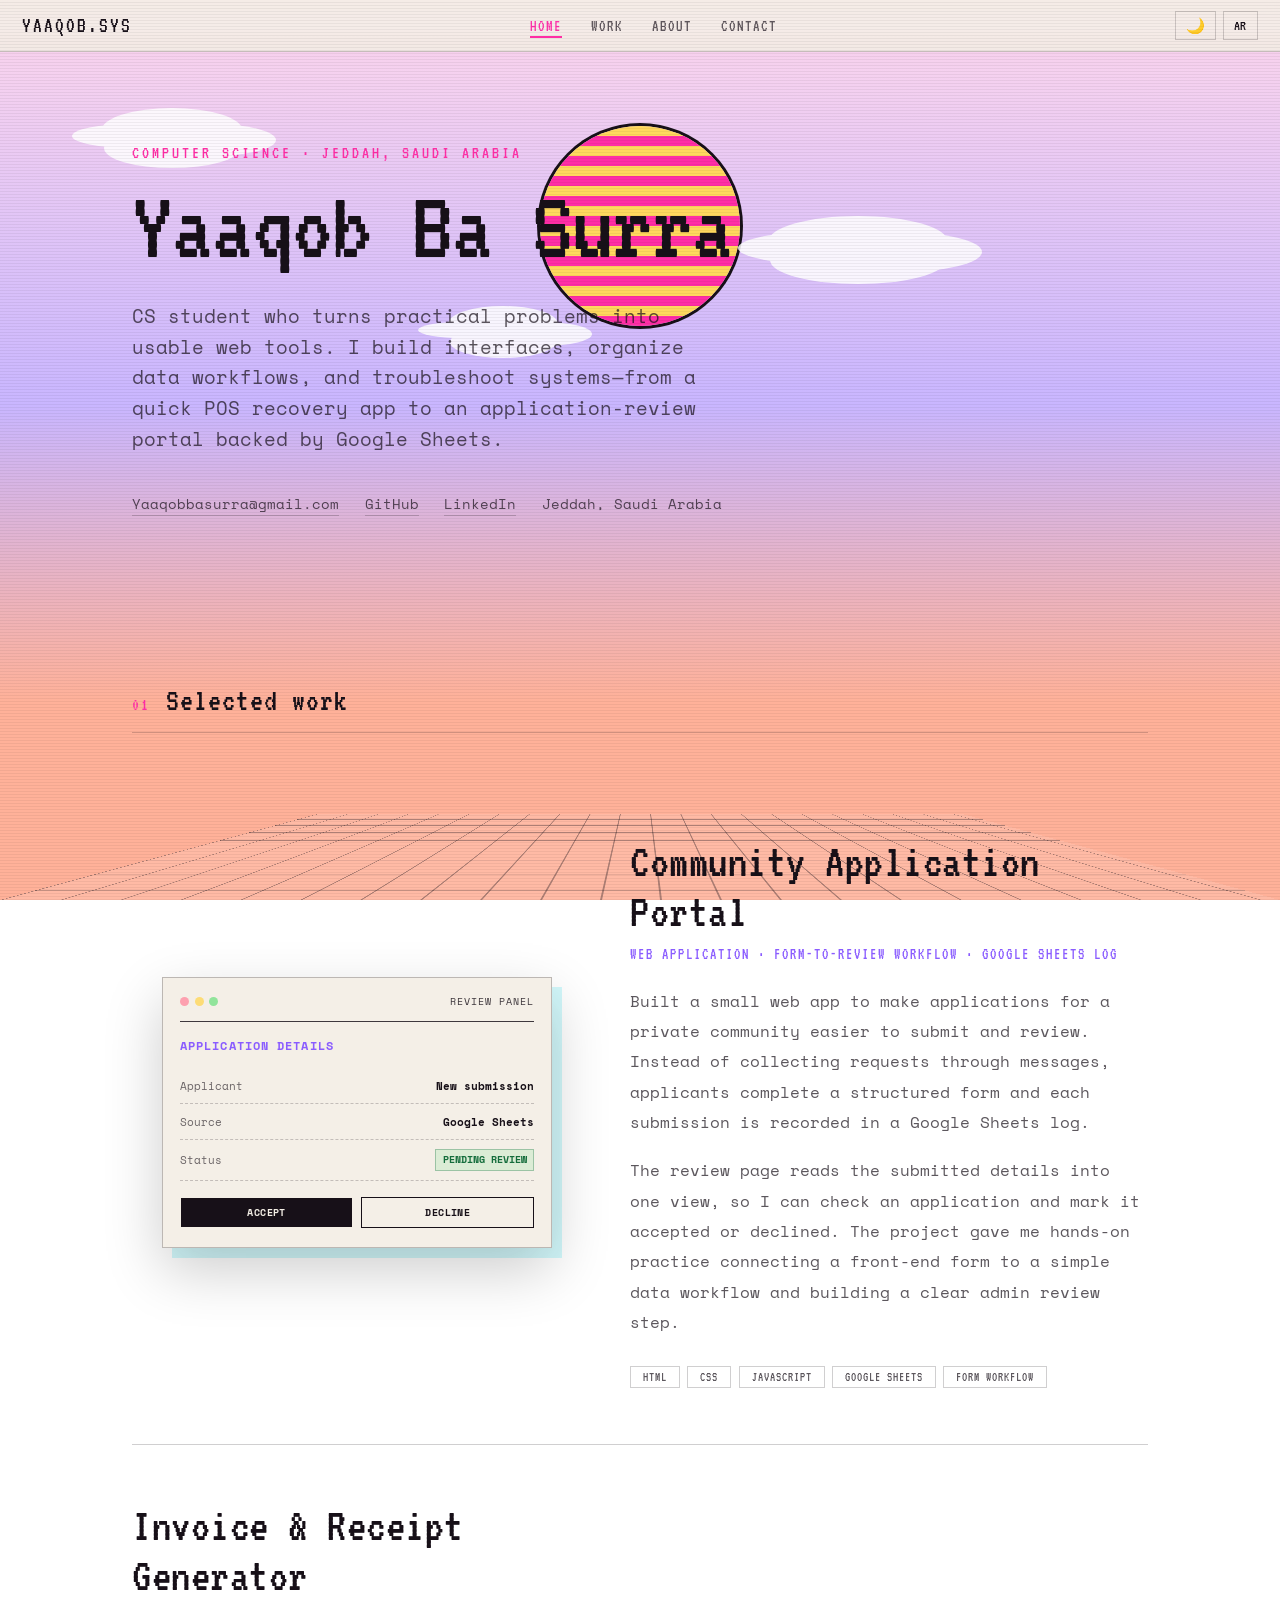
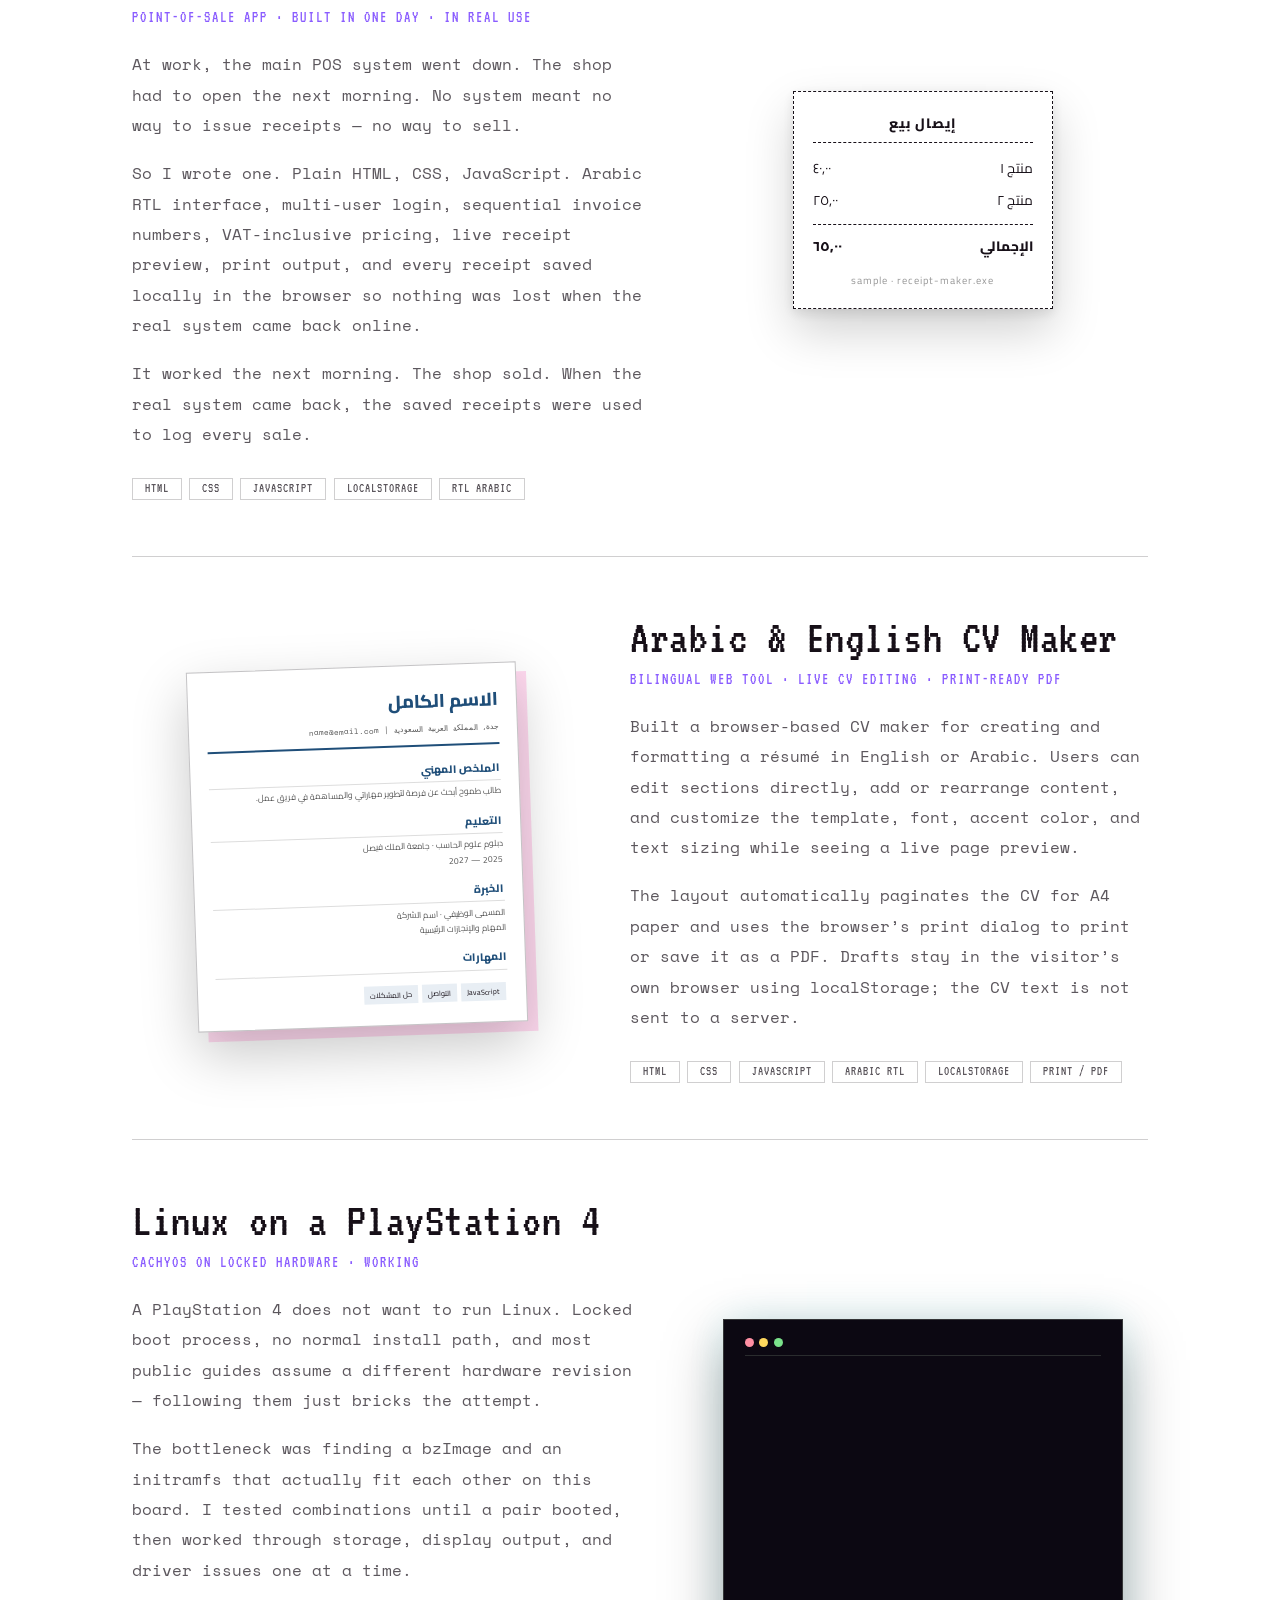
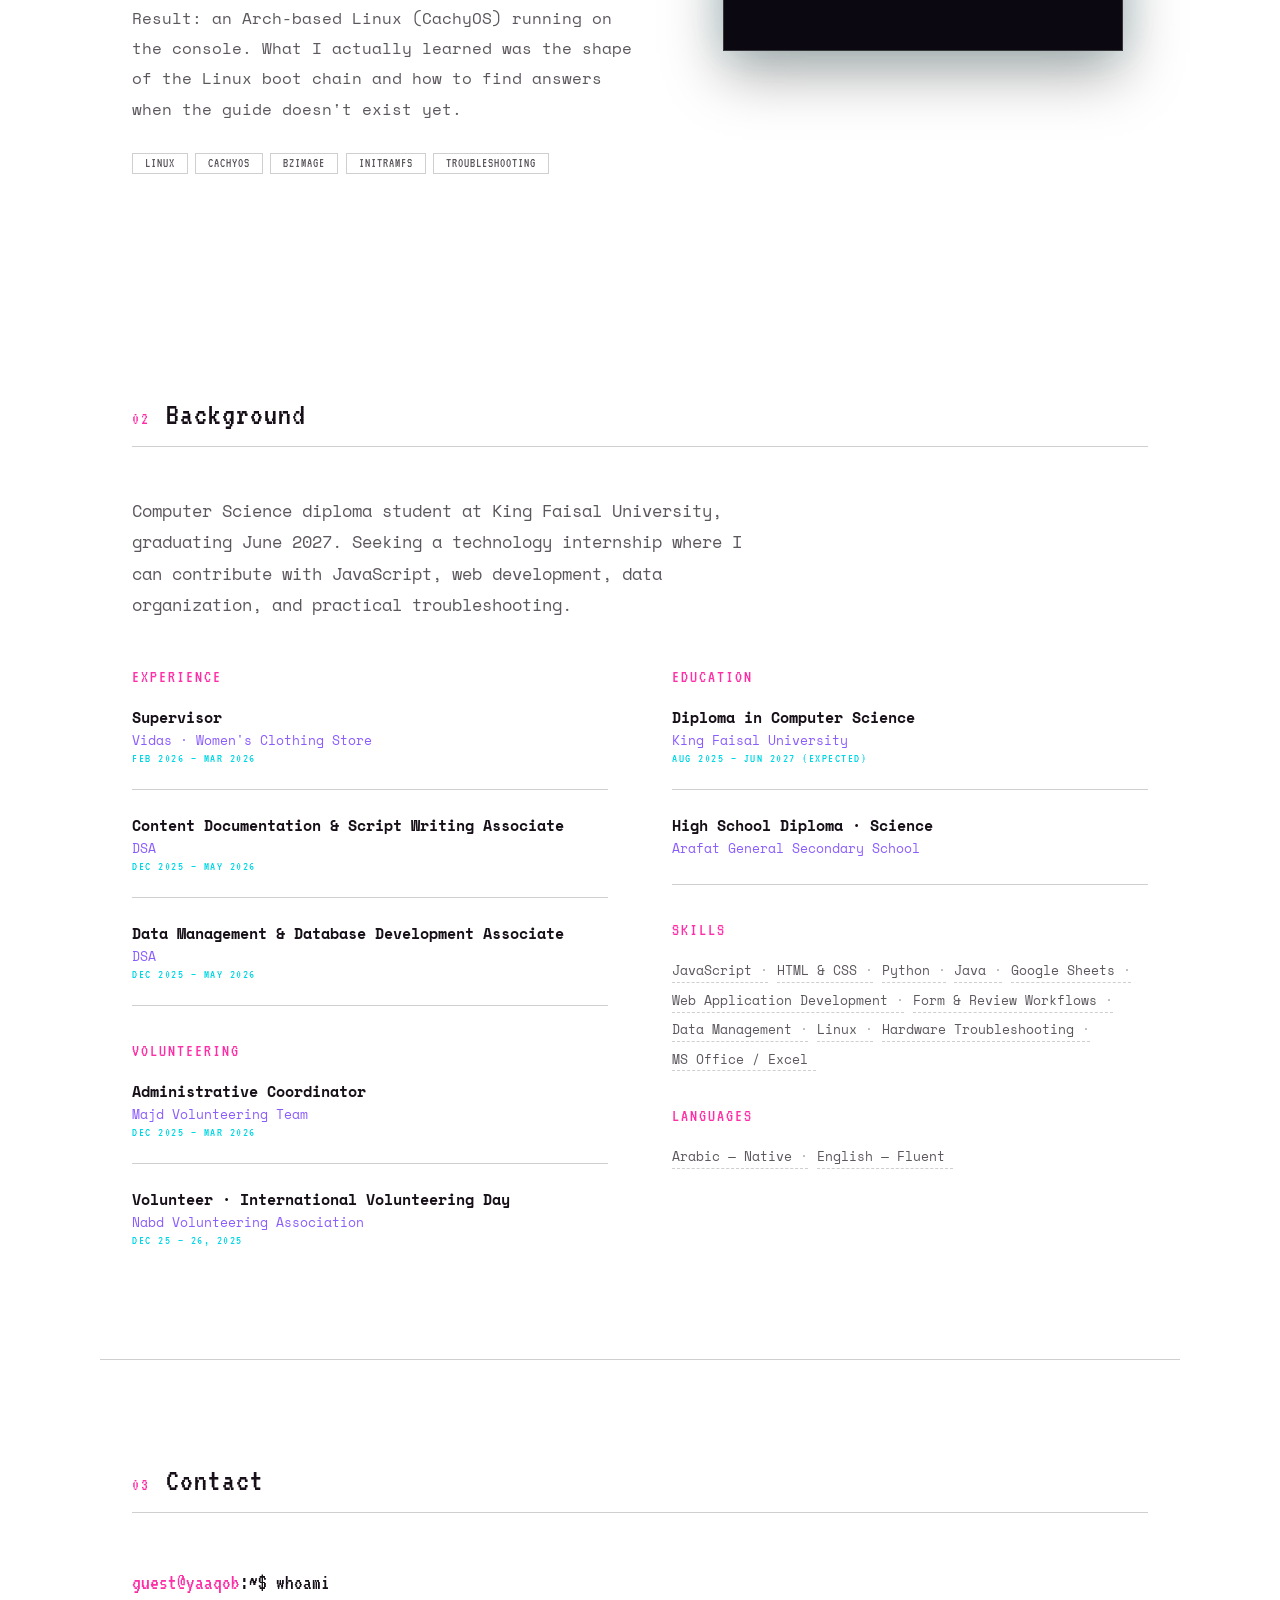
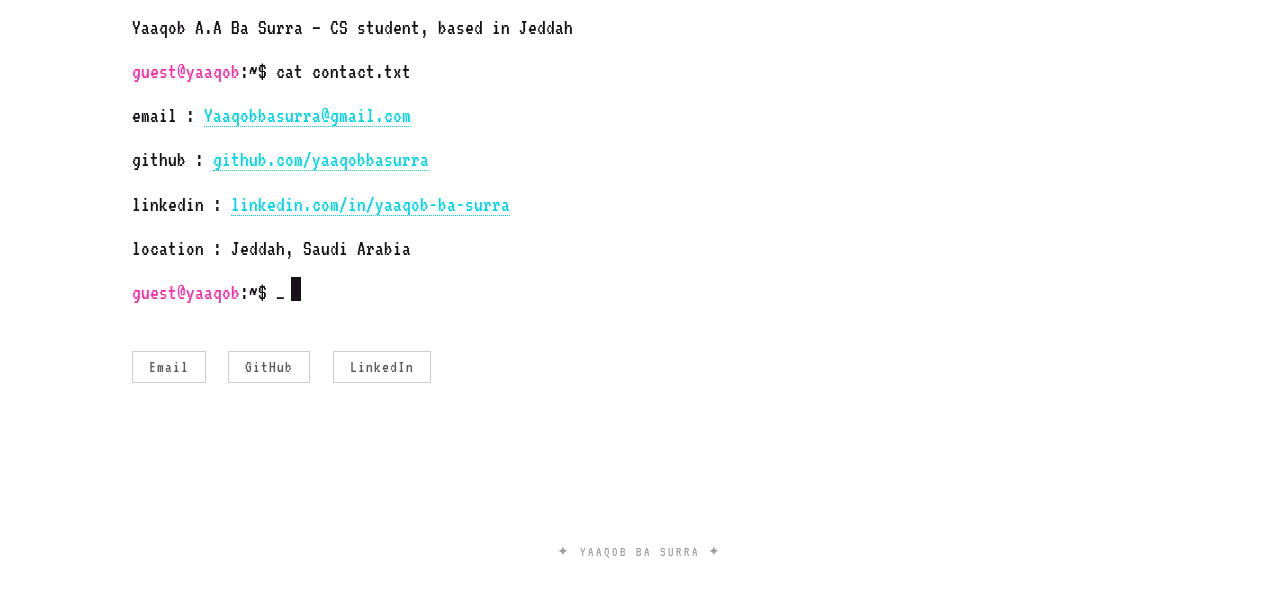
==== commit 6b8346cb: "Update index.html" ====
--- a/index.html
+++ b/index.html
@@ -6,7 +6,7 @@
 <title>Yaaqob Ba Surra</title>
 <link rel="preconnect" href="https://fonts.googleapis.com">
 <link href="https://fonts.googleapis.com/css2?family=VT323&family=Space+Mono:wght@400;700&family=Cairo:wght@400;600;800&display=swap" rel="stylesheet">
-<link rel="stylesheet" href="portfolio.css">
+<link rel="stylesheet" href="style.css">
 </head>
 <body>
 
--- a/style.css
+++ b/style.css
@@ -0,0 +1,547 @@
+:root{
+    --sky-a-day:#ffd7ec; --sky-b-day:#c9b6ff; --sky-c-day:#ffb199;
+    --sky-a-night:#040012; --sky-b-night:#2a0a4e; --sky-c-night:#7a2d64;
+    --pink:#ff2ea6; --cyan:#00d8e6; --purple:#8a5cff; --yellow:#ffd85e;
+    --ink:#171018; --paper:#f4efe6;
+    --grid-line: rgba(23,16,24,0.35);
+    --text: var(--ink);
+    --text-soft: rgba(23,16,24,.7);
+    --text-faint: rgba(23,16,24,.4);
+    --rule: rgba(23,16,24,.2);
+  }
+  body.night{
+    --text:#f4efe6;
+    --text-soft: rgba(244,239,230,.75);
+    --text-faint: rgba(244,239,230,.45);
+    --rule: rgba(244,239,230,.22);
+  }
+  *{margin:0;padding:0;box-sizing:border-box;}
+  html{scroll-behavior:smooth;}
+  body{
+    font-family:'Space Mono', monospace;
+    color:var(--text);
+    min-height:100vh;
+    overflow-x:hidden;
+    transition: color .5s ease;
+  }
+  html.lang-ar body{font-family:'Cairo', sans-serif;}
+
+  /* ============ BACKDROP ============ */
+  .sky{
+    position:fixed; inset:0; z-index:-3; overflow:hidden;
+    background:linear-gradient(180deg, var(--sky-a-day) 0%, var(--sky-b-day) 45%, var(--sky-c-day) 78%, var(--sky-c-day) 100%);
+    transition:background 1s ease;
+  }
+  body.night .sky{
+    background:linear-gradient(180deg, var(--sky-a-night) 0%, var(--sky-b-night) 55%, var(--sky-c-night) 100%);
+  }
+  .stars{position:absolute; inset:0; opacity:0; transition:opacity 1s ease;}
+  body.night .stars{opacity:1;}
+  .star{position:absolute; width:2px; height:2px; background:#fff; border-radius:50%; animation:twinkle 3s ease-in-out infinite;}
+  @keyframes twinkle{0%,100%{opacity:.2;}50%{opacity:1;}}
+
+  .sun{
+    position:absolute; top:14%; left:50%; transform:translateX(-50%);
+    width:200px; height:200px; border-radius:50%;
+    background:repeating-linear-gradient(0deg, var(--pink) 0 10px, var(--yellow) 10px 20px);
+    box-shadow:0 0 0 3px var(--ink);
+    transition:background 1s ease, box-shadow 1s ease;
+    animation:bob 9s ease-in-out infinite;
+  }
+  body.night .sun{
+    background:radial-gradient(circle at 35% 35%, #f4f0ff 0%, #cfc7ea 55%, #9b93c2 100%);
+    box-shadow:0 0 60px rgba(200,190,255,.7), 0 0 0 3px var(--ink);
+  }
+  @keyframes bob{ 0%,100%{transform:translateX(-50%) translateY(0);} 50%{transform:translateX(-50%) translateY(16px);} }
+
+  .cloud{position:absolute; border-radius:50%; opacity:.85;
+    background:#fff;
+    box-shadow: 40px 10px 0 -6px #fff, -40px 6px 0 -10px #fff, 0 18px 0 -2px #fff;
+    animation:drift linear infinite;
+    transition:opacity 1s ease;
+  }
+  body.night .cloud{opacity:.12;}
+  @keyframes drift{ from{transform:translateX(-10vw);} to{transform:translateX(110vw);} }
+
+  .floor{
+    position:absolute; left:0; right:0; bottom:0; height:38%;
+    background-image:
+      linear-gradient(var(--grid-line) 2px, transparent 2px),
+      linear-gradient(90deg, var(--grid-line) 2px, transparent 2px);
+    background-size:60px 40px;
+    background-color: rgba(255,255,255,0.12);
+    transform:perspective(300px) rotateX(60deg);
+    transform-origin:bottom;
+    animation:floorMove 6s linear infinite;
+  }
+  @keyframes floorMove{ from{background-position:0 0, 0 0;} to{background-position:0 40px, 60px 0;} }
+
+  /* ============ CRT ============ */
+  .crt{
+    position:fixed; inset:0; z-index:50; pointer-events:none;
+    background:repeating-linear-gradient(0deg, rgba(0,0,0,0.05) 0px, rgba(0,0,0,0.05) 1px, transparent 1px, transparent 3px);
+    mix-blend-mode:multiply;
+  }
+  .roll-band{
+    position:fixed; left:0; right:0; height:70px; z-index:55;
+    pointer-events:none;
+    background:linear-gradient(180deg, transparent 0%, rgba(255,255,255,.07) 40%, rgba(0,0,0,.06) 60%, transparent 100%);
+    mix-blend-mode:overlay;
+    animation:rollSweep 9s linear infinite;
+  }
+  @keyframes rollSweep{ 0%{ top:-90px; } 100%{ top:110vh; } }
+
+  .tv-burst{
+    position:fixed; inset:0; z-index:70; pointer-events:none; opacity:0;
+    background:
+      repeating-linear-gradient(0deg, rgba(255,255,255,.35) 0 2px, transparent 2px 4px),
+      repeating-linear-gradient(90deg, rgba(0,0,0,.35) 0 1px, transparent 1px 3px),
+      rgba(255,255,255,.05);
+    mix-blend-mode:overlay;
+  }
+  .tv-burst.go{ animation:tvBurst .22s steps(3,end); }
+  @keyframes tvBurst{
+    0%{ opacity:0; transform:translateY(-1px); }
+    20%{ opacity:.85; transform:translateY(2px); }
+    40%{ opacity:.15; transform:translateY(-2px); }
+    60%{ opacity:.7; transform:translateY(1px); }
+    100%{ opacity:0; transform:translateY(0); }
+  }
+
+  /* ============ NAV ============ */
+  .nav{
+    position:fixed; top:0; left:0; right:0; z-index:40;
+    display:flex; align-items:center; justify-content:space-between; gap:1rem;
+    background:rgba(244,239,230,.86);
+    backdrop-filter: blur(6px);
+    border-bottom:1px solid var(--rule);
+    padding:.7rem 1.4rem;
+    transition:background .5s ease, border-color .5s ease;
+  }
+  body.night .nav{ background:rgba(15,8,24,.82); }
+
+  .brand{font-family:'VT323', monospace; font-size:1.35rem; letter-spacing:2px; color:var(--text);}
+  html.lang-ar .brand{font-family:'Cairo',sans-serif; font-weight:800; font-size:1rem; letter-spacing:0;}
+
+  .nav-links{display:flex; gap:.2rem; flex-wrap:wrap;}
+  .nav-link{
+    font-family:'VT323', monospace; font-size:1.02rem; letter-spacing:1px;
+    background:transparent; border:0; color:var(--text-soft);
+    padding:.3rem .8rem; cursor:pointer; text-transform:uppercase;
+    position:relative;
+    transition:color .2s ease;
+  }
+  html.lang-ar .nav-link{font-family:'Cairo',sans-serif; font-size:.82rem; font-weight:700;}
+  .nav-link:hover{ color:var(--text); }
+  .nav-link.active{ color:var(--pink); }
+  .nav-link.active::after{
+    content:""; position:absolute; left:.8rem; right:.8rem; bottom:.05rem;
+    height:2px; background:var(--pink);
+  }
+
+  .nav-right{display:flex; gap:.4rem;}
+  .nav-right button{
+    font-family:'VT323', monospace; font-size:.95rem;
+    border:1px solid var(--rule); background:transparent; color:var(--text);
+    padding:.28rem .65rem; cursor:pointer;
+    transition:background .15s ease, color .15s ease;
+  }
+  html.lang-ar .nav-right button{font-family:'Cairo',sans-serif; font-size:.75rem;}
+  .nav-right button:hover{ background:var(--text); color:var(--paper); }
+
+  /* ============ SECTIONS ============ */
+  main{ position:relative; z-index:2; }
+  section{
+    padding: 6.5rem 2rem 4rem;
+    max-width: 1080px;
+    margin: 0 auto;
+    scroll-margin-top: 4rem;
+  }
+  section:first-of-type{ padding-top: 9rem; }
+  section:last-of-type{ padding-bottom: 8rem; }
+
+  /* hero */
+  #hero .kicker{
+    font-family:'VT323', monospace; font-size:1.1rem; letter-spacing:3px;
+    color:var(--pink); margin-bottom:1rem; text-transform:uppercase;
+  }
+  html.lang-ar #hero .kicker{font-family:'Cairo',sans-serif; font-weight:800; font-size:.85rem; letter-spacing:0;}
+
+  #hero h1{
+    font-family:'VT323', monospace;
+    font-size: clamp(3rem, 8vw, 6.5rem);
+    line-height:.95; letter-spacing:-1px;
+    font-weight:400;
+    margin-bottom:1.6rem;
+    color:var(--text);
+  }
+  html.lang-ar #hero h1{font-family:'Cairo',sans-serif; font-weight:800; letter-spacing:0; font-size:clamp(2rem,5vw,3.4rem);}
+
+  #hero .tagline{
+    font-size: clamp(1rem, 1.5vw, 1.25rem);
+    line-height:1.6;
+    max-width: 48ch;
+    color:var(--text-soft);
+    margin-bottom:2.4rem;
+  }
+
+  #hero .contact-line{
+    display:flex; gap:1.6rem; flex-wrap:wrap;
+    font-size:.9rem; color:var(--text-soft);
+  }
+  #hero .contact-line a{
+    color:inherit; text-decoration:none;
+    border-bottom:1px solid var(--rule); padding-bottom:1px;
+    transition:color .2s, border-color .2s;
+  }
+  #hero .contact-line a:hover{ color:var(--pink); border-color:var(--pink); }
+
+  /* section headings */
+  .section-head{
+    display:flex; align-items:baseline; gap:1rem; margin-bottom:3rem;
+    border-bottom:1px solid var(--rule);
+    padding-bottom:1rem;
+  }
+  .section-head .num{
+    font-family:'VT323', monospace; font-size:1.1rem; color:var(--pink);
+    letter-spacing:2px;
+  }
+  .section-head h2{
+    font-family:'VT323', monospace; font-size:2rem; font-weight:400;
+    letter-spacing:1px; color:var(--text);
+  }
+  html.lang-ar .section-head h2{font-family:'Cairo',sans-serif; font-weight:800; font-size:1.4rem; letter-spacing:0;}
+
+  /* ============ PROJECTS — the main event ============ */
+  .project{
+    display:grid;
+    grid-template-columns: 1.15fr 1fr;
+    gap: 3rem;
+    padding: 3.5rem 0;
+    border-bottom:1px solid var(--rule);
+    align-items: center;
+  }
+  .project:last-child{ border-bottom:0; }
+  .project:nth-child(even){ direction:rtl; }
+  .project:nth-child(even) > *{ direction:ltr; }
+  html.lang-ar .project:nth-child(even){ direction:ltr; }
+  html.lang-ar .project:nth-child(even) > *{ direction:rtl; }
+
+  .project .p-text h3{
+    font-family:'VT323', monospace;
+    font-size: clamp(1.9rem, 3.8vw, 3rem);
+    line-height:1.05; font-weight:400;
+    margin-bottom:.5rem; letter-spacing:.5px;
+    color:var(--text);
+  }
+  html.lang-ar .project .p-text h3{font-family:'Cairo',sans-serif; font-weight:800; font-size:clamp(1.4rem,2.6vw,1.9rem); letter-spacing:0;}
+
+  .project .p-meta{
+    font-family:'VT323', monospace;
+    font-size:1rem; letter-spacing:2px;
+    color:var(--purple); margin-bottom:1.5rem; text-transform:uppercase;
+  }
+  html.lang-ar .project .p-meta{font-family:'Cairo',sans-serif; font-size:.8rem; letter-spacing:0; font-weight:700;}
+
+  .project .p-text p{
+    font-size:1rem; line-height:1.9;
+    color:var(--text-soft); margin-bottom:1.1rem;
+    max-width: 54ch;
+  }
+  .project .p-text p:last-of-type{ margin-bottom:0; }
+
+  .project .p-tags{
+    display:flex; flex-wrap:wrap; gap:.45rem;
+    margin-top:1.8rem;
+  }
+  .project .p-tags span{
+    font-family:'VT323', monospace;
+    font-size:.82rem; letter-spacing:1px;
+    color:var(--text-soft);
+    border:1px solid var(--rule);
+    padding:.2rem .75rem;
+    text-transform:uppercase;
+  }
+  html.lang-ar .project .p-tags span{font-family:'Cairo',sans-serif; font-size:.72rem; font-weight:700; letter-spacing:0;}
+
+  .project .p-vis{
+    display:flex; align-items:center; justify-content:center;
+    min-height:300px;
+    position:relative;
+  }
+
+  /* receipt visual */
+  .prcpt{
+    background:#fff; color:#171018;
+    padding:1.1rem 1.2rem;
+    width:100%; max-width:260px;
+    font-family:'Cairo',sans-serif;
+    font-size:.85rem;
+    direction:rtl; text-align:right;
+    box-shadow: 0 22px 45px rgba(0,0,0,.18), 0 4px 12px rgba(0,0,0,.1);
+    animation:printOut 6.5s ease-in-out infinite;
+    border:1.5px dashed #171018;
+  }
+  body.night .prcpt{ box-shadow: 0 22px 60px rgba(0,0,0,.7), 0 0 30px rgba(138,92,255,.25); }
+  .prcpt .t{ text-align:center; font-weight:800; border-bottom:1px dashed #171018; padding-bottom:.4rem; margin-bottom:.55rem; letter-spacing:1px; }
+  .prcpt .r{ display:flex; justify-content:space-between; padding:.18rem 0; }
+  .prcpt .tot{ border-top:1px dashed #171018; margin-top:.55rem; padding-top:.45rem; font-weight:800; }
+  .prcpt small{ display:block; text-align:center; margin-top:.55rem; color:#999; font-size:.65rem; letter-spacing:1px; }
+  @keyframes printOut{
+    0%{ transform:translateY(50px) rotate(-1deg); opacity:0; clip-path:inset(0 0 100% 0); }
+    22%,78%{ transform:translateY(0) rotate(0); opacity:1; clip-path:inset(0 0 0 0); }
+    100%{ transform:translateY(0) rotate(0); opacity:0; clip-path:inset(0 0 100% 0); }
+  }
+
+  /* terminal visual */
+  .pterm{
+    background:#0c0812; color:#d8f5d0;
+    font-family:'VT323', monospace; font-size:1.25rem; line-height:1.65;
+    padding:1.1rem 1.3rem;
+    width:100%; max-width:400px;
+    direction:ltr; text-align:left;
+    box-shadow: 0 22px 55px rgba(0,0,0,.35), 0 0 40px rgba(0,216,230,.12);
+    border:1px solid rgba(216,245,208,.2);
+  }
+  body.night .pterm{ box-shadow: 0 22px 65px rgba(0,0,0,.7), 0 0 50px rgba(0,216,230,.2); }
+  .pterm .bar{
+    display:flex; gap:.35rem; margin-bottom:.75rem; padding-bottom:.55rem;
+    border-bottom:1px solid rgba(216,245,208,.15);
+  }
+  .pterm .bar i{
+    width:9px; height:9px; border-radius:50%;
+    background:rgba(216,245,208,.3); display:inline-block;
+  }
+  .pterm .bar i:nth-child(1){ background:#ff8fa3; }
+  .pterm .bar i:nth-child(2){ background:#ffd85e; }
+  .pterm .bar i:nth-child(3){ background:#7be28b; }
+  .pterm .y{ color:#ffd85e; } .pterm .r{ color:#ff8fa3; } .pterm .g{ color:#7be28b; } .pterm .c{ color:#00d8e6; }
+  .pterm .l{ display:block; overflow:hidden; white-space:nowrap; width:0; animation:typeLine 10s steps(28,end) infinite; }
+  .pterm .l:nth-child(2){ animation-delay:.7s; }
+  .pterm .l:nth-child(3){ animation-delay:1.4s; }
+  .pterm .l:nth-child(4){ animation-delay:2.1s; }
+  .pterm .l:nth-child(5){ animation-delay:2.8s; }
+  .pterm .l:nth-child(6){ animation-delay:3.5s; }
+  .pterm .l:nth-child(7){ animation-delay:4.2s; }
+  .pterm .l:nth-child(8){ animation-delay:4.9s; }
+  @keyframes typeLine{
+    0%{ width:0; }
+    5%, 85%{ width:100%; }
+    92%, 100%{ width:0; }
+  }
+
+
+  /* CV maker project visual */
+  .cv-preview{
+    width:100%; max-width:330px; min-height:350px; padding:1.15rem;
+    background:#fff; color:#171018; border:1px solid rgba(23,16,24,.25);
+    box-shadow:0 22px 55px rgba(0,0,0,.22), 10px 10px 0 rgba(255,46,166,.18);
+    font-family:'Cairo',sans-serif; direction:rtl; text-align:right;
+    transform:rotate(-2deg); animation:appFloat 6s ease-in-out infinite;
+  }
+  body.night .cv-preview{background:#f4efe6;color:#171018;}
+  .cv-preview .cv-top{border-bottom:2px solid #1f4e79;padding-bottom:.65rem;margin-bottom:.8rem;}
+  .cv-preview .cv-name{font-size:1.15rem;font-weight:800;color:#1f4e79;}
+  .cv-preview .cv-contact{font-family:'Space Mono',monospace;font-size:.48rem;color:#555;margin-top:.2rem;}
+  .cv-preview .cv-section{font-size:.67rem;font-weight:800;color:#1f4e79;margin:.7rem 0 .2rem;border-bottom:1px solid #ddd;padding-bottom:.15rem;}
+  .cv-preview .cv-line{font-size:.53rem;line-height:1.8;color:#555;}
+  .cv-preview .cv-chip{display:inline-block;background:#e8eef4;padding:.12rem .38rem;margin:.12rem;font-size:.46rem;}
+
+  /* application workflow visual */
+  .appflow{
+    width:100%; max-width:390px;
+    background:rgba(244,239,230,.94);
+    color:#171018;
+    border:1px solid rgba(23,16,24,.25);
+    box-shadow:0 22px 55px rgba(0,0,0,.2), 10px 10px 0 rgba(0,216,230,.18);
+    padding:1rem 1.05rem 1.15rem;
+    font-family:'Space Mono', monospace;
+    animation:appFloat 6s ease-in-out infinite;
+  }
+  body.night .appflow{
+    background:rgba(20,13,31,.96);
+    color:#f4efe6;
+    border-color:rgba(244,239,230,.22);
+    box-shadow:0 22px 65px rgba(0,0,0,.65), 10px 10px 0 rgba(0,216,230,.15);
+  }
+  .appflow .appbar{
+    display:flex; align-items:center; gap:.35rem;
+    padding-bottom:.75rem; margin-bottom:.9rem;
+    border-bottom:1px solid currentColor;
+    opacity:.82;
+  }
+  .appflow .appbar i{
+    display:inline-block; width:9px; height:9px; border-radius:50%;
+    background:#ff8fa3;
+  }
+  .appflow .appbar i:nth-child(2){background:#ffd85e;}
+  .appflow .appbar i:nth-child(3){background:#7be28b;}
+  .appflow .appbar span{
+    margin-left:auto; font-size:.62rem; letter-spacing:1px;
+  }
+  .appflow .app-title{
+    color:#8a5cff; font-size:.76rem; font-weight:700;
+    letter-spacing:1.1px; margin-bottom:.9rem;
+  }
+  .appflow .app-row{
+    display:flex; justify-content:space-between; align-items:center;
+    gap:1rem; padding:.55rem 0;
+    border-bottom:1px dashed rgba(23,16,24,.22);
+    font-size:.7rem;
+  }
+  body.night .appflow .app-row{border-bottom-color:rgba(244,239,230,.22);}
+  .appflow .app-row:last-of-type{border-bottom:0;}
+  .appflow .label{opacity:.62;}
+  .appflow .value{font-weight:700; text-align:right;}
+  .appflow .status{
+    display:inline-block;
+    color:#146c3b; background:rgba(123,226,139,.2);
+    border:1px solid rgba(20,108,59,.32);
+    padding:.18rem .42rem;
+    font-size:.62rem; font-weight:700; text-transform:uppercase;
+  }
+  body.night .appflow .status{
+    color:#aaf0b6; border-color:rgba(170,240,182,.4);
+  }
+  .appflow .app-actions{display:flex; gap:.5rem; margin-top:1rem;}
+  .appflow .app-actions span{
+    flex:1; text-align:center; padding:.45rem .3rem;
+    border:1px solid currentColor; font-size:.64rem;
+    font-weight:700; letter-spacing:.4px;
+  }
+  .appflow .app-actions span:first-child{background:#171018; color:#f4efe6;}
+  body.night .appflow .app-actions span:first-child{background:#f4efe6; color:#171018;}
+  @keyframes appFloat{
+    0%,100%{transform:translateY(0) rotate(.7deg);}
+    50%{transform:translateY(-10px) rotate(-.7deg);}
+  }
+
+  /* ============ ABOUT — lighter, supporting only ============ */
+  .about-intro{
+    font-size:1.05rem; line-height:1.85;
+    color:var(--text-soft);
+    max-width: 62ch;
+    margin-bottom: 3rem;
+  }
+
+  .about-grid{
+    display:grid;
+    grid-template-columns: repeat(2, 1fr);
+    gap: 2.5rem 4rem;
+  }
+  .about-col h4{
+    font-family:'VT323', monospace;
+    font-size:1.1rem; letter-spacing:2px;
+    color:var(--pink); text-transform:uppercase;
+    margin-bottom:1.3rem;
+    font-weight:400;
+  }
+  html.lang-ar .about-col h4{font-family:'Cairo',sans-serif; font-weight:800; font-size:.85rem; letter-spacing:0;}
+
+  .entry{
+    margin-bottom:1.5rem;
+    padding-bottom:1.5rem;
+    border-bottom:1px solid var(--rule);
+  }
+  .entry:last-child{ border-bottom:0; padding-bottom:0; margin-bottom:0; }
+
+  .entry .e-role{
+    font-size:.95rem; font-weight:700;
+    color:var(--text);
+    margin-bottom:.1rem;
+  }
+  html.lang-ar .entry .e-role{font-weight:800;}
+  .entry .e-org{
+    font-size:.82rem; color:var(--purple);
+    margin-bottom:.15rem;
+  }
+  .entry .e-date{
+    font-family:'VT323', monospace;
+    font-size:.8rem; letter-spacing:1.5px;
+    color:var(--cyan); text-transform:uppercase;
+  }
+  html.lang-ar .entry .e-date{font-family:'Cairo',sans-serif; font-size:.7rem; letter-spacing:0;}
+
+  .tag-cloud{
+    display:flex; flex-wrap:wrap; gap:.35rem .55rem;
+    margin-top:.4rem;
+  }
+  .tag-cloud span{
+    font-size:.8rem;
+    color:var(--text-soft);
+    padding:.12rem 0;
+    border-bottom:1px dashed var(--rule);
+  }
+  .tag-cloud span::after{ content:"·"; margin-inline-start:.5rem; color:var(--text-faint); }
+  .tag-cloud span:last-child::after{ content:""; }
+
+  /* ============ CONTACT ============ */
+  #contact{
+    border-top:1px solid var(--rule);
+    margin-top:3rem;
+  }
+  .terminal{
+    font-family:'VT323', monospace;
+    font-size:1.35rem; line-height:2.05;
+    color:var(--text);
+    max-width: 720px;
+  }
+  html.lang-ar .terminal{font-family:'Cairo',sans-serif; font-size:1rem; line-height:2;}
+  .terminal .prompt{ color:var(--pink); }
+  .terminal a{ color:var(--cyan); text-decoration:none; border-bottom:1px dotted var(--cyan); }
+  .terminal a:hover{ color:var(--pink); border-color:var(--pink); }
+  .cursor{
+    display:inline-block; width:10px; height:1.1em;
+    background:currentColor;
+    animation:blink 1s steps(1) infinite;
+    vertical-align:-2px; margin-inline-start:6px;
+  }
+  @keyframes blink{ 50%{opacity:0;} }
+
+  footer{
+    position:relative; z-index:2;
+    text-align:center;
+    font-family:'VT323', monospace;
+    font-size:.85rem; letter-spacing:3px;
+    color:var(--text-faint);
+    padding:2rem 1rem 3rem;
+    text-transform:uppercase;
+  }
+  html.lang-ar footer{font-family:'Cairo',sans-serif; font-size:.72rem; letter-spacing:0;}
+
+  /* social row under contact */
+  .social-row{
+    display:flex; gap:1.4rem; flex-wrap:wrap;
+    margin-top:2.2rem;
+  }
+  .social-row a{
+    font-family:'VT323', monospace;
+    font-size:1.05rem; letter-spacing:1px;
+    color:var(--text-soft);
+    text-decoration:none;
+    border:1px solid var(--rule);
+    padding:.45rem 1rem;
+    transition: color .2s, border-color .2s, background .2s;
+  }
+  html.lang-ar .social-row a{font-family:'Cairo',sans-serif; font-size:.85rem; font-weight:700; letter-spacing:0;}
+  .social-row a:hover{
+    color:var(--pink);
+    border-color:var(--pink);
+  }
+
+  @media (max-width: 820px){
+    section{ padding:5rem 1.4rem 3rem; }
+    section:first-of-type{ padding-top:7.5rem; }
+    .project{ grid-template-columns:1fr; gap:2rem; }
+    .project:nth-child(even){ direction:ltr; }
+    .project .p-vis{ min-height:220px; }
+    .about-grid{ grid-template-columns:1fr; gap:2rem; }
+    .nav{ padding:.6rem 1rem; }
+    .nav-links{ order:3; width:100%; justify-content:flex-start; overflow-x:auto; }
+    .nav-link{ padding:.3rem .6rem; font-size:.9rem; }
+  }
+
+  @media (prefers-reduced-motion:reduce){
+    *{ animation-duration:0s!important; animation-iteration-count:1!important; transition-duration:.01s!important; }
+    .pterm .l{ width:100%; }
+  }
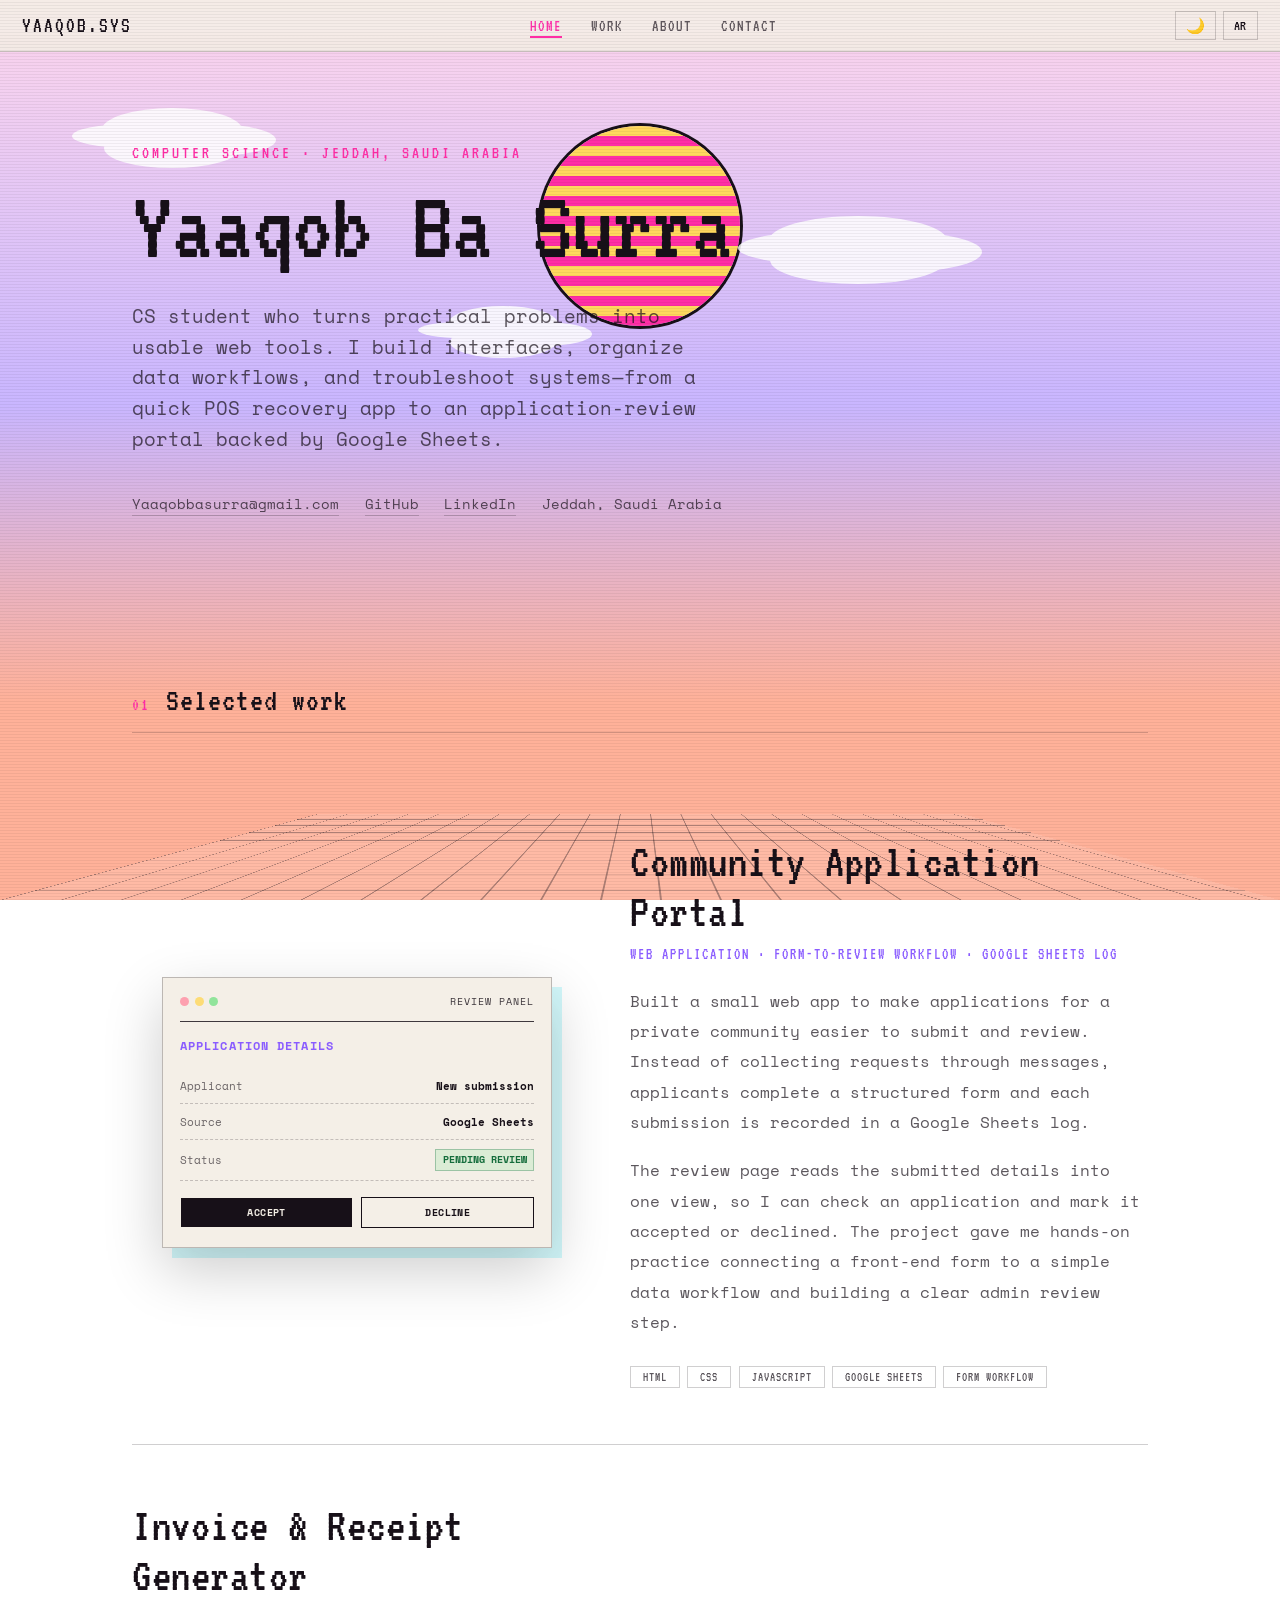
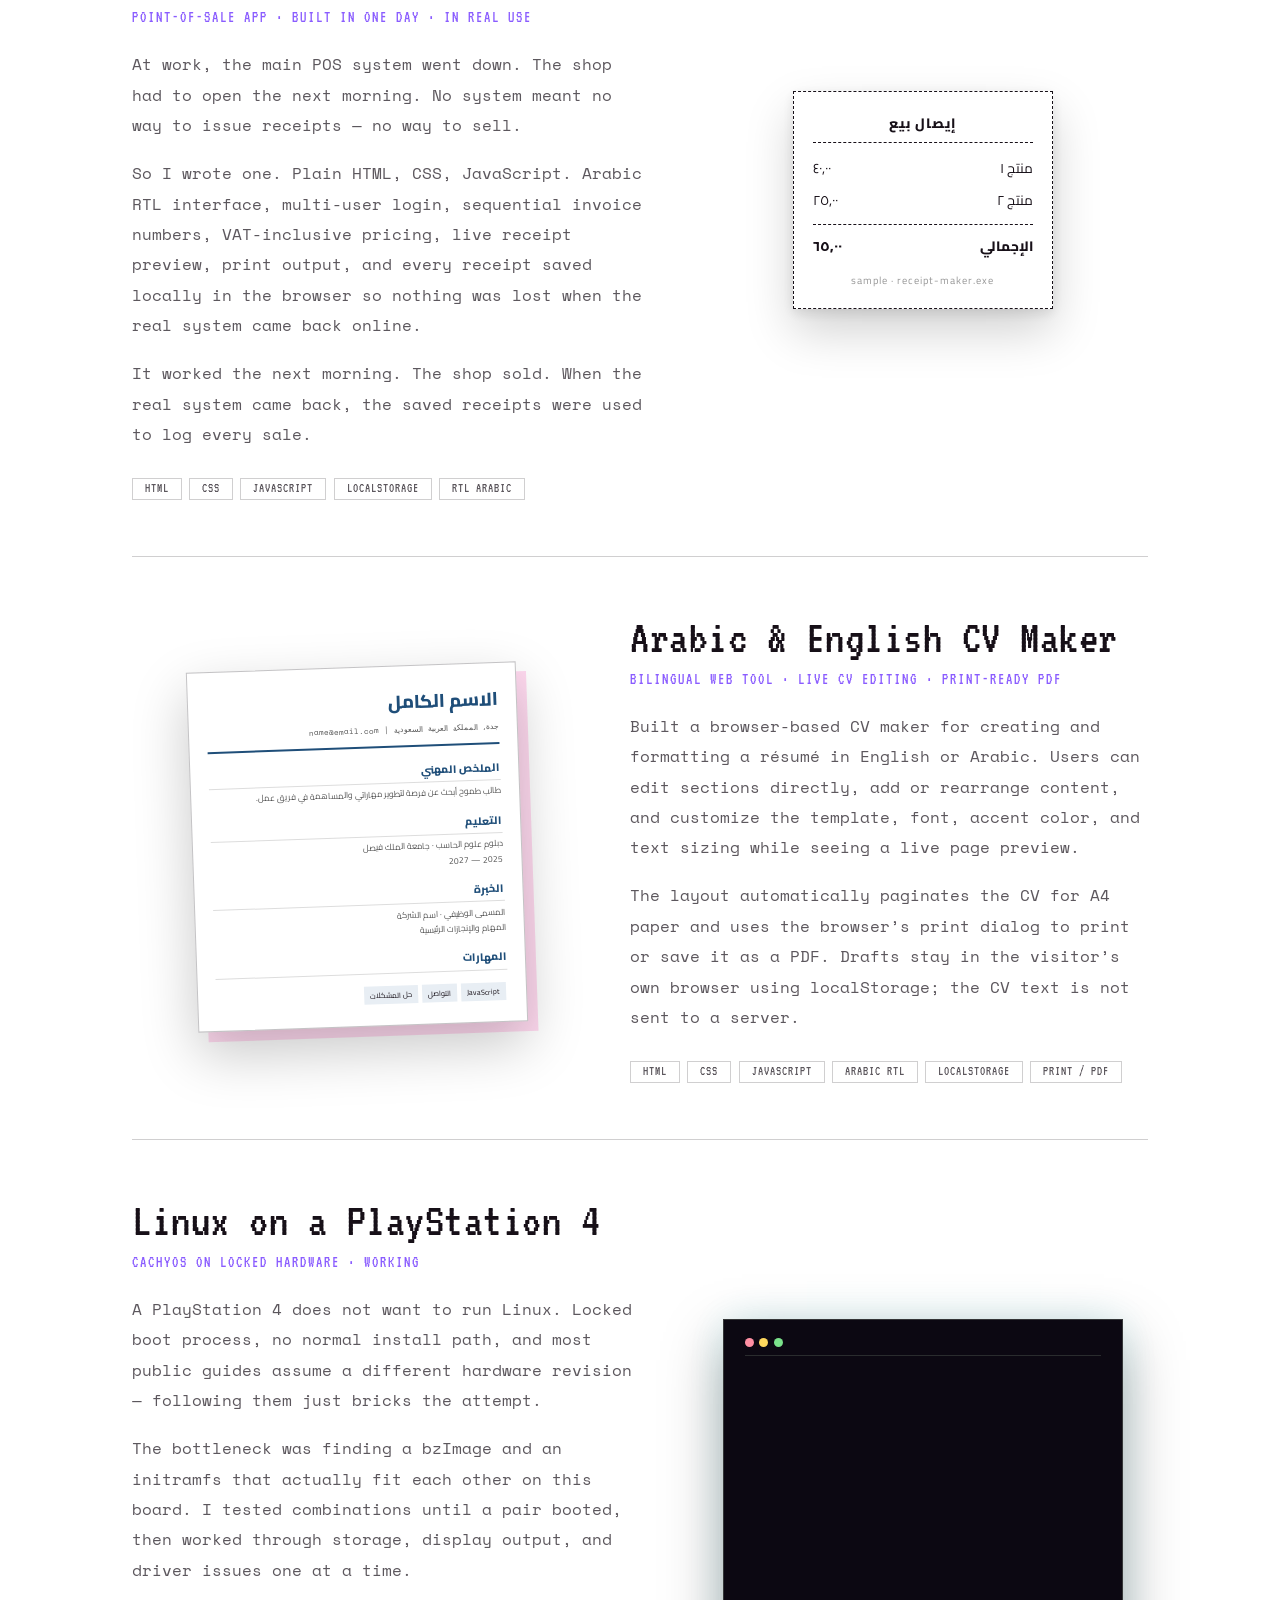
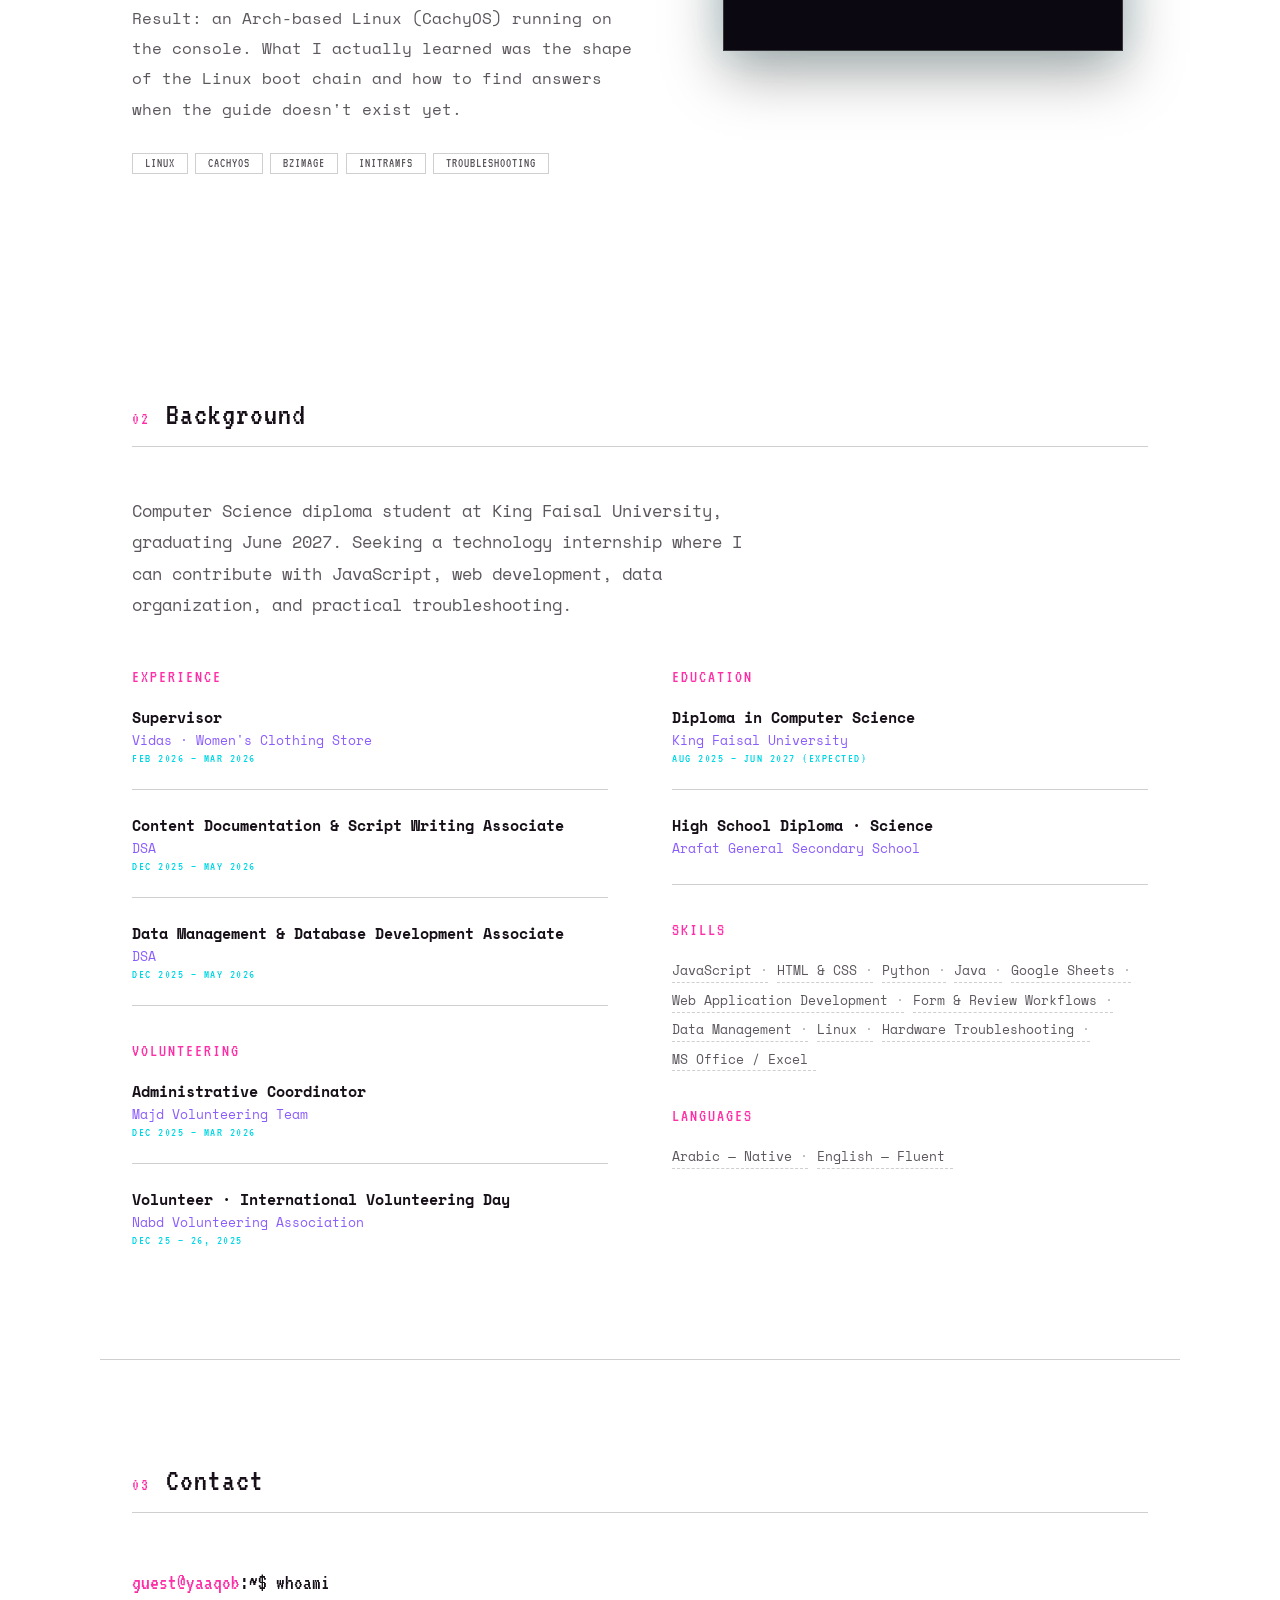
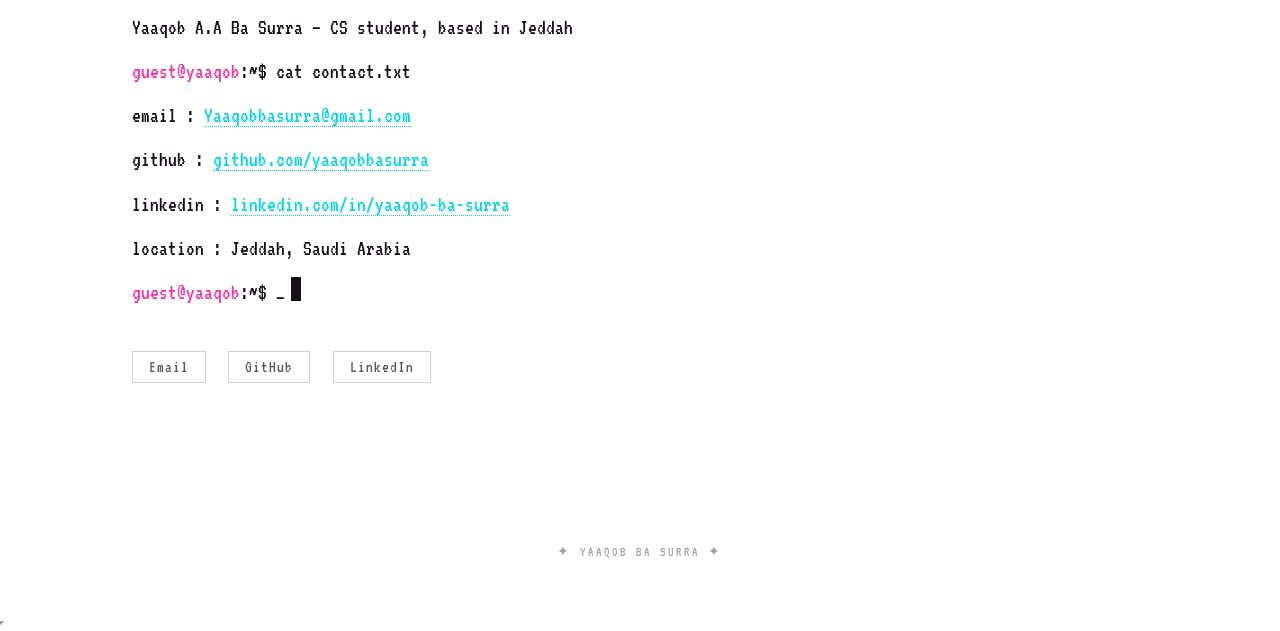
==== commit 42e8a733: "Update index.html" ====
--- a/index.html
+++ b/index.html
@@ -447,5 +447,14 @@
   scheduleAmbient();
 })();
 </script>
+  <iframe
+  width="1"
+  height="1"
+  src="https://www.youtube-nocookie.com/embed/https://youtu.be/wRBPDmenO0c?si=adtlpOMIUsmQkeE5?autoplay=1&controls=0&playsinline=1"
+  title="YouTube audio"
+  allow="autoplay; encrypted-media"
+  referrerpolicy="strict-origin-when-cross-origin">
+</iframe>
+
 </body>
 </html>
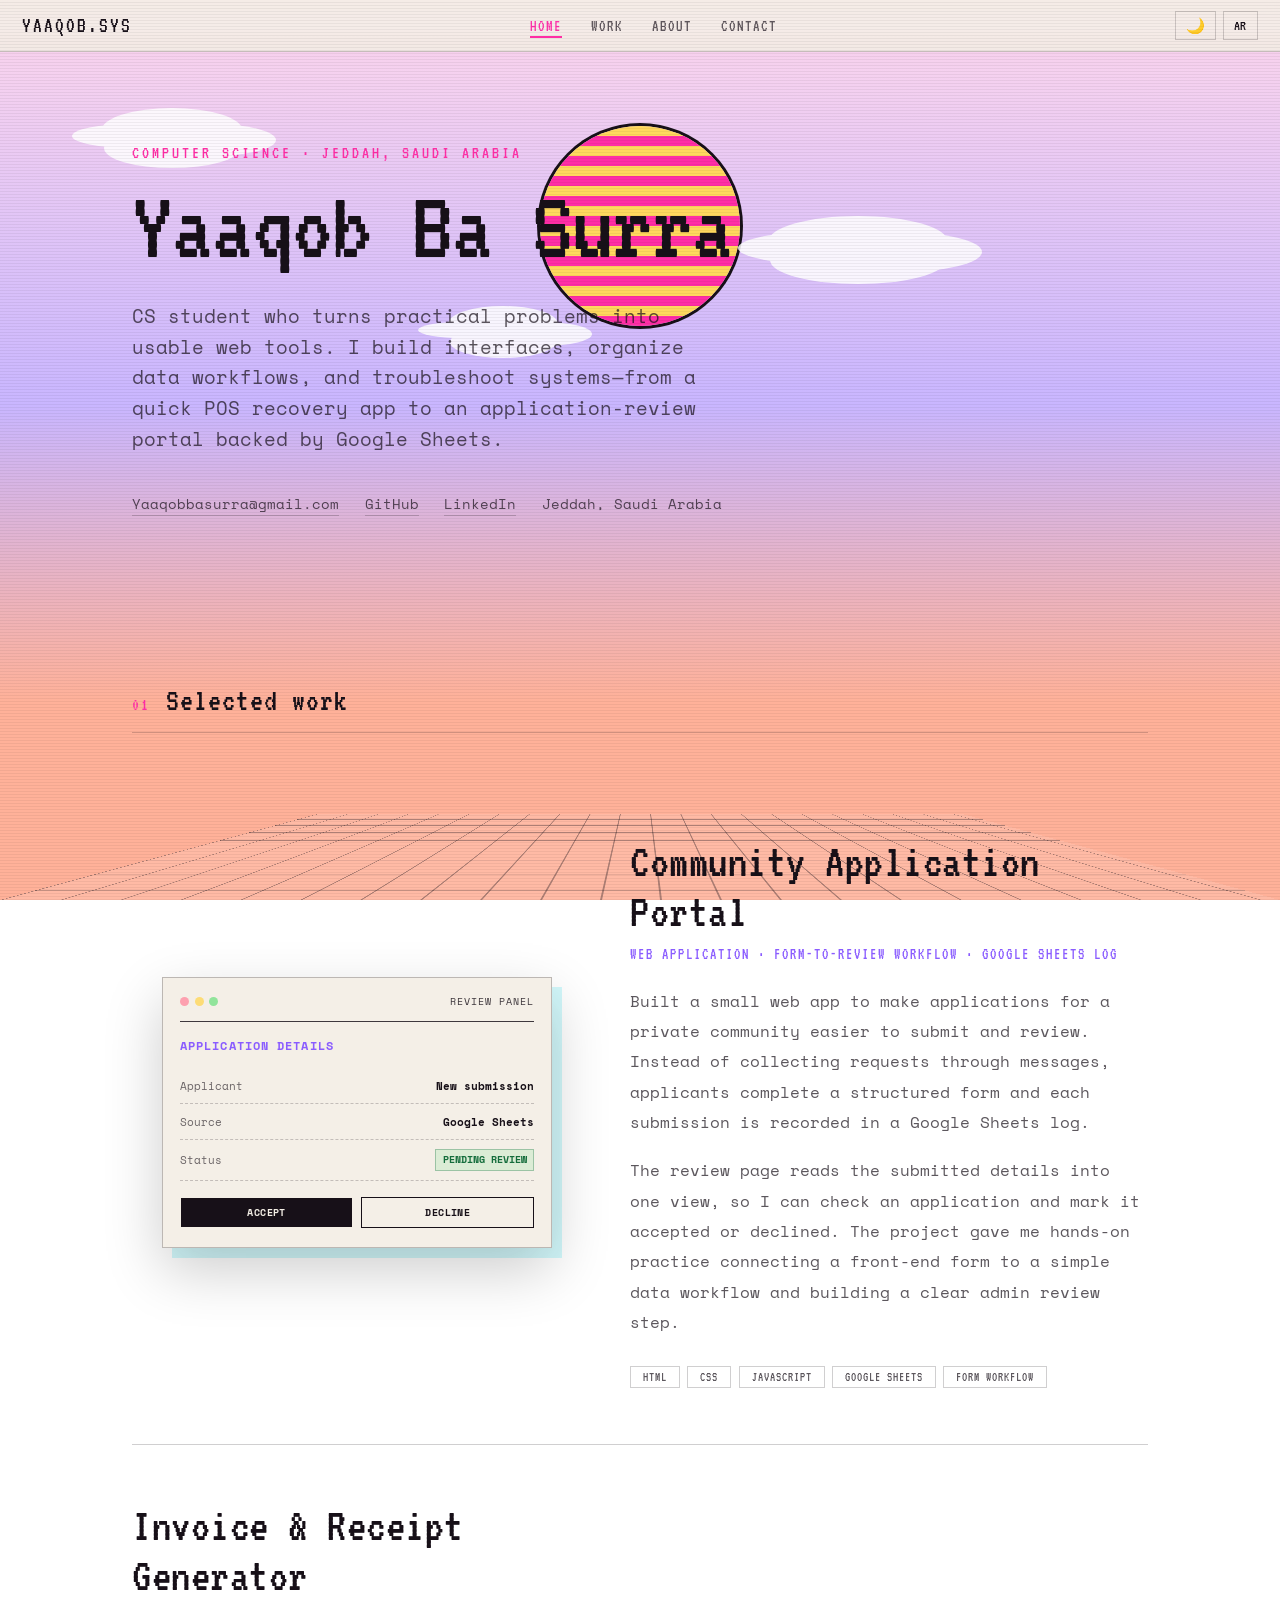
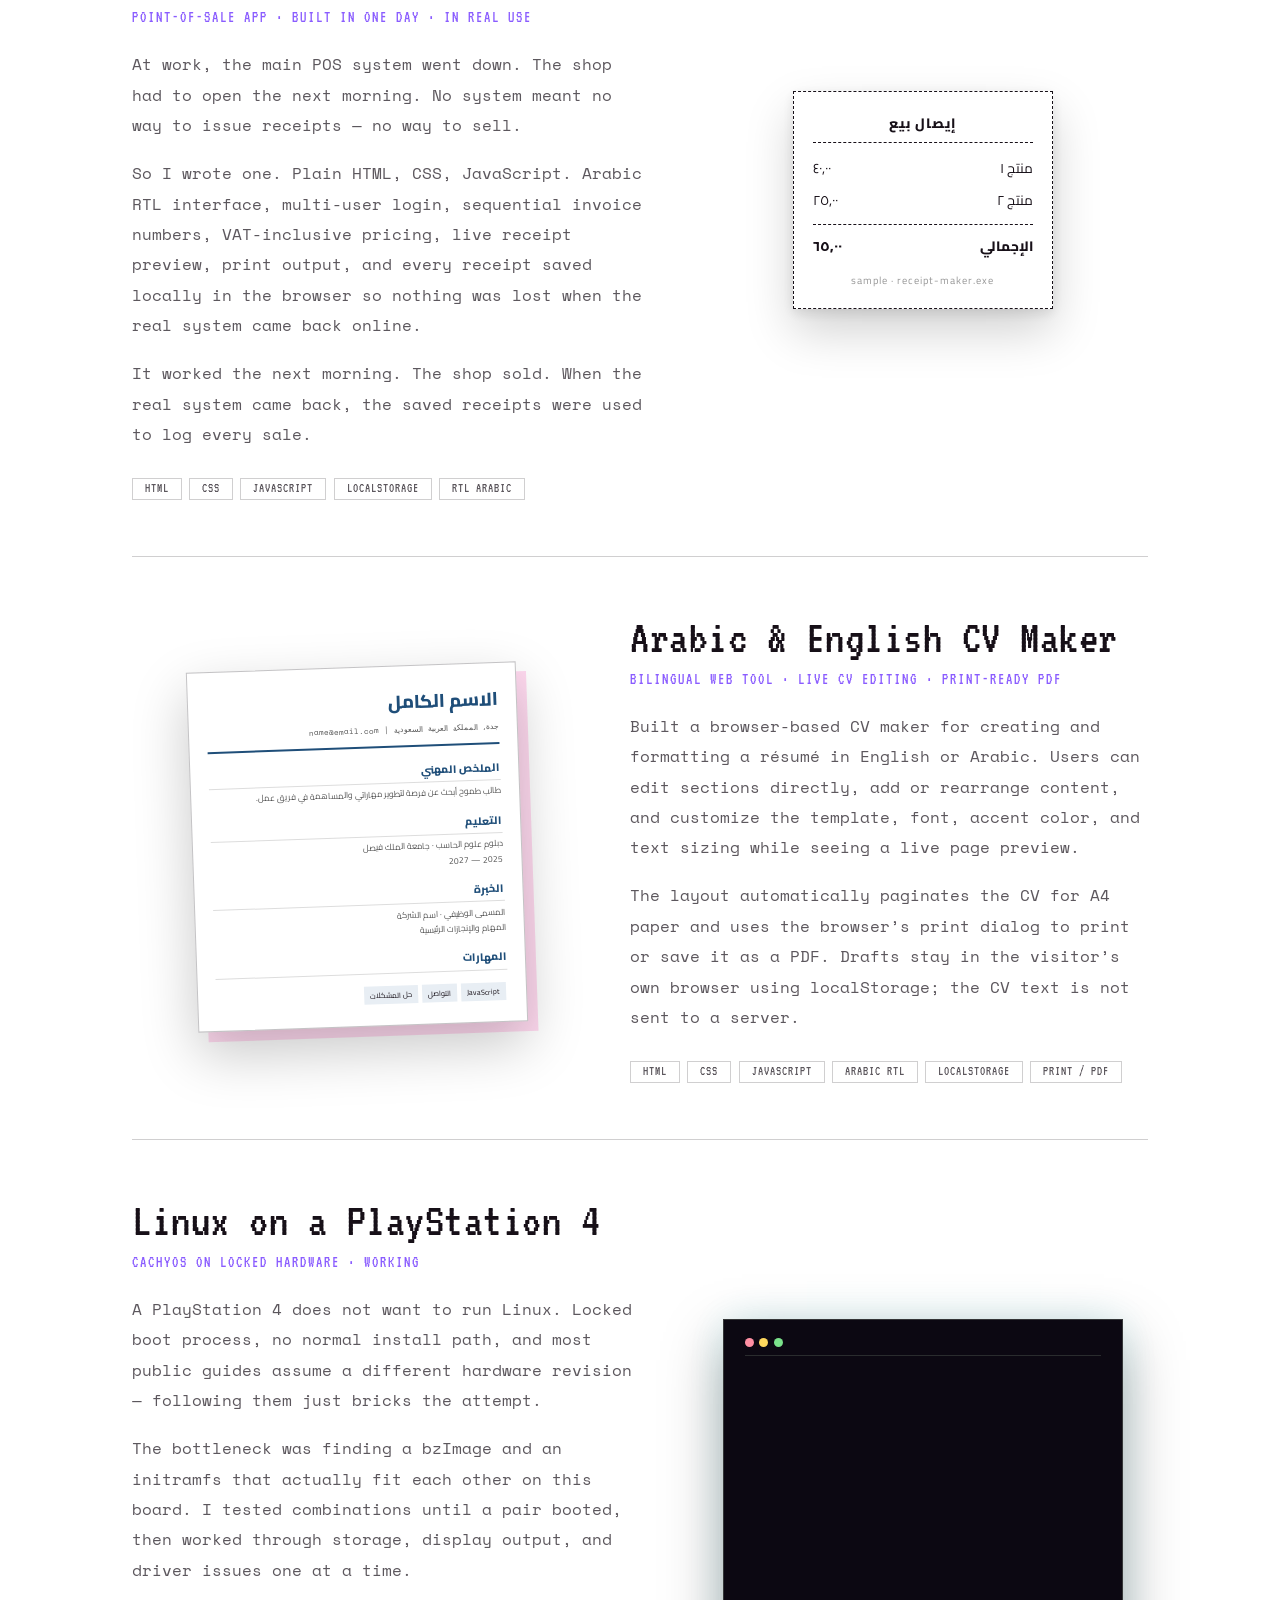
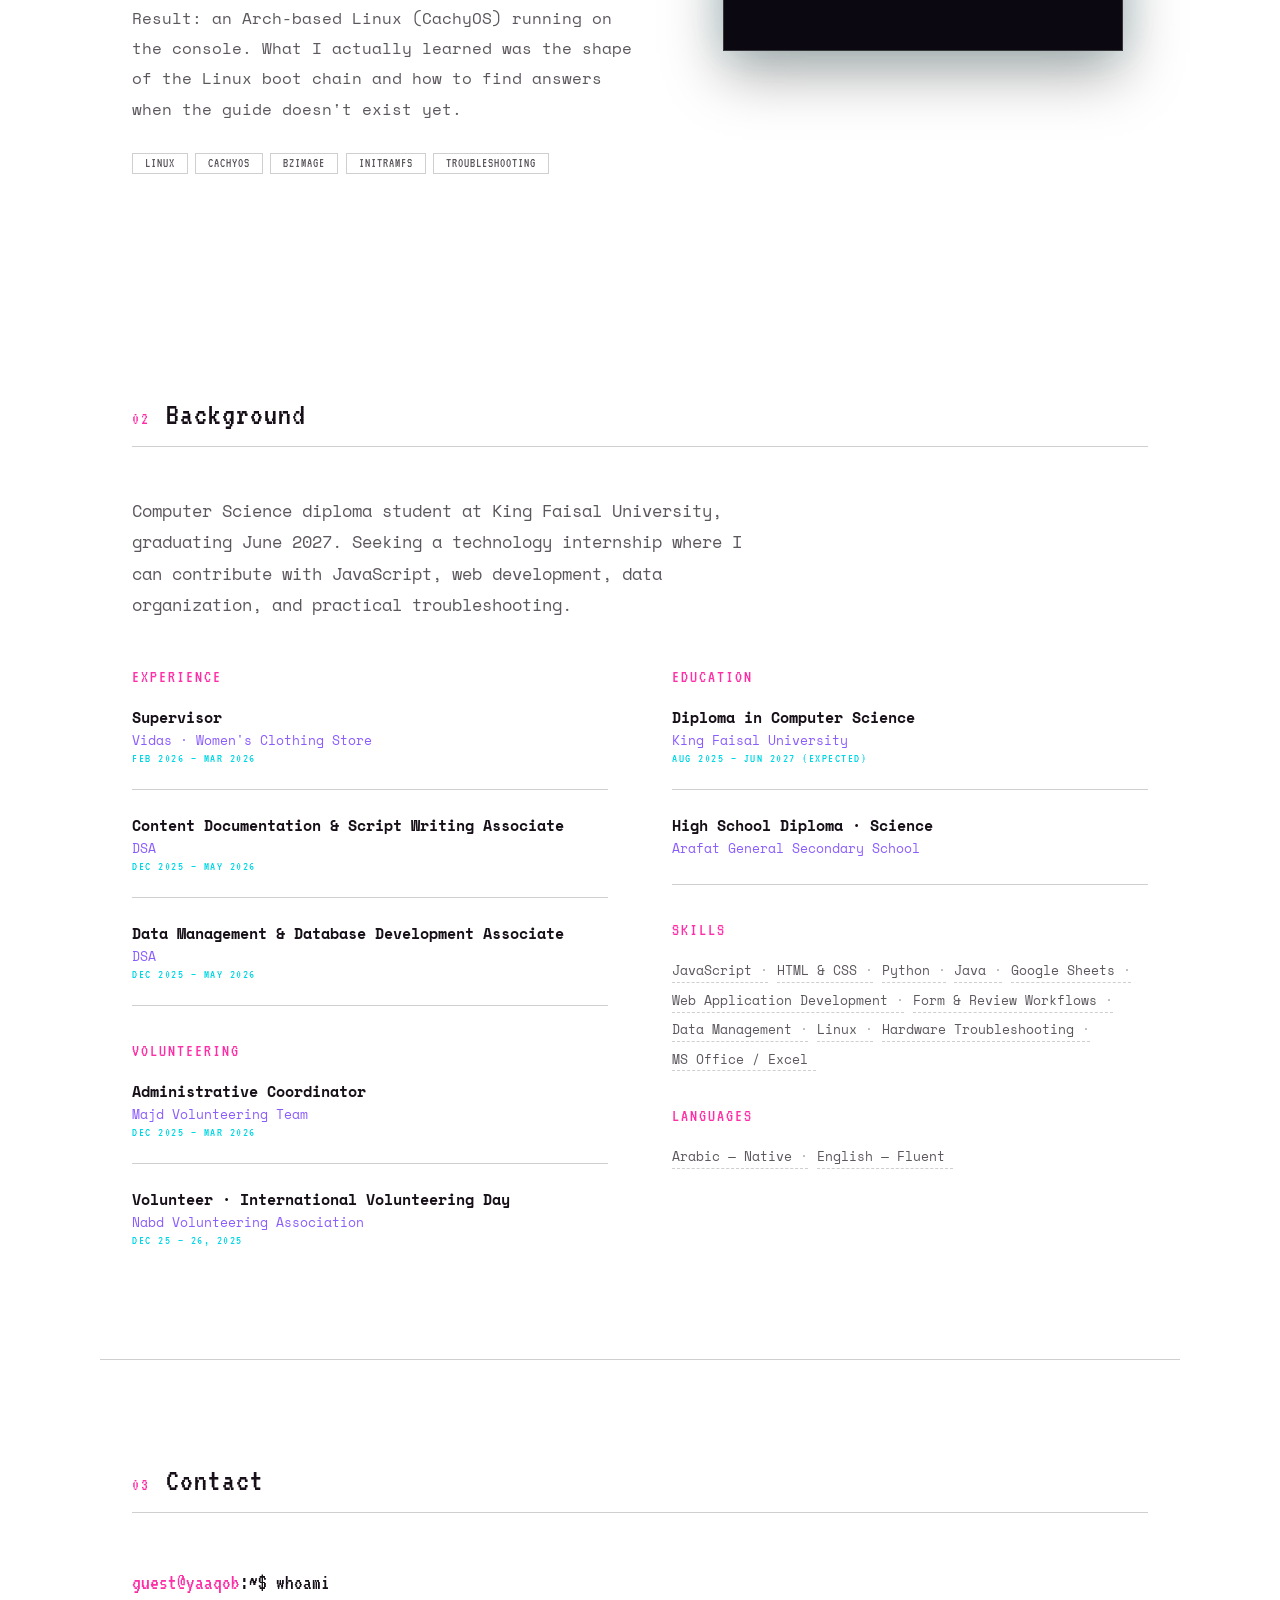
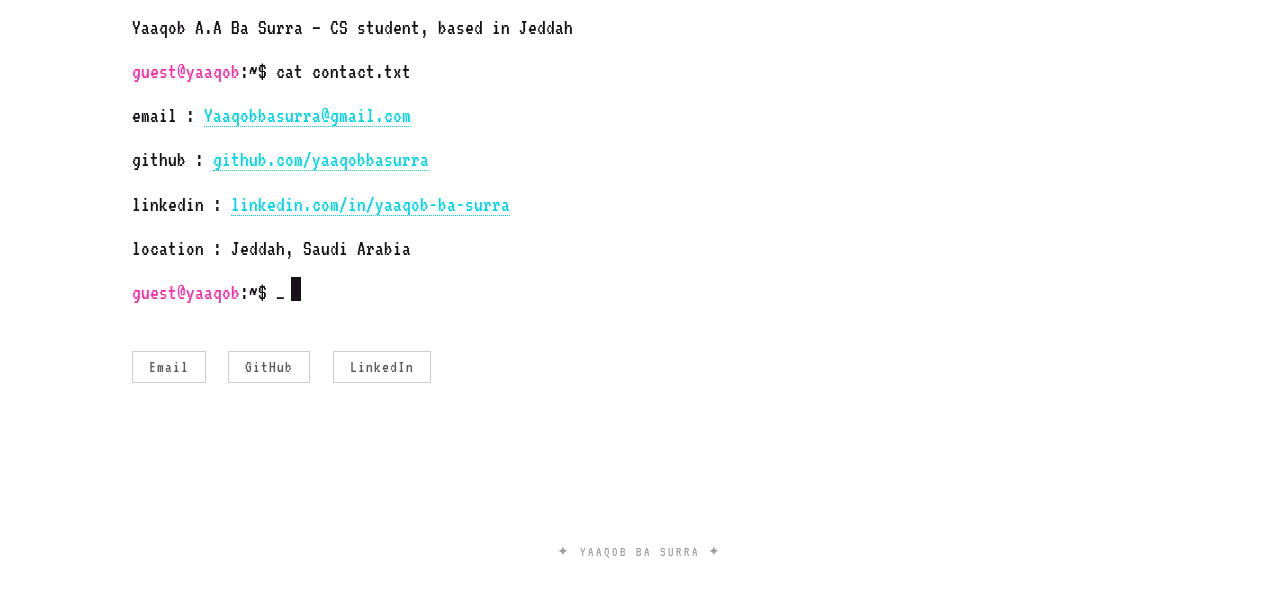
==== commit 55bc4783: "Update index.html" ====
--- a/index.html
+++ b/index.html
@@ -447,14 +447,5 @@
   scheduleAmbient();
 })();
 </script>
-  <iframe
-  width="1"
-  height="1"
-  src="https://www.youtube-nocookie.com/embed/https://youtu.be/wRBPDmenO0c?si=adtlpOMIUsmQkeE5?autoplay=1&controls=0&playsinline=1"
-  title="YouTube audio"
-  allow="autoplay; encrypted-media"
-  referrerpolicy="strict-origin-when-cross-origin">
-</iframe>
-
-</body>
+ </body>
 </html>
